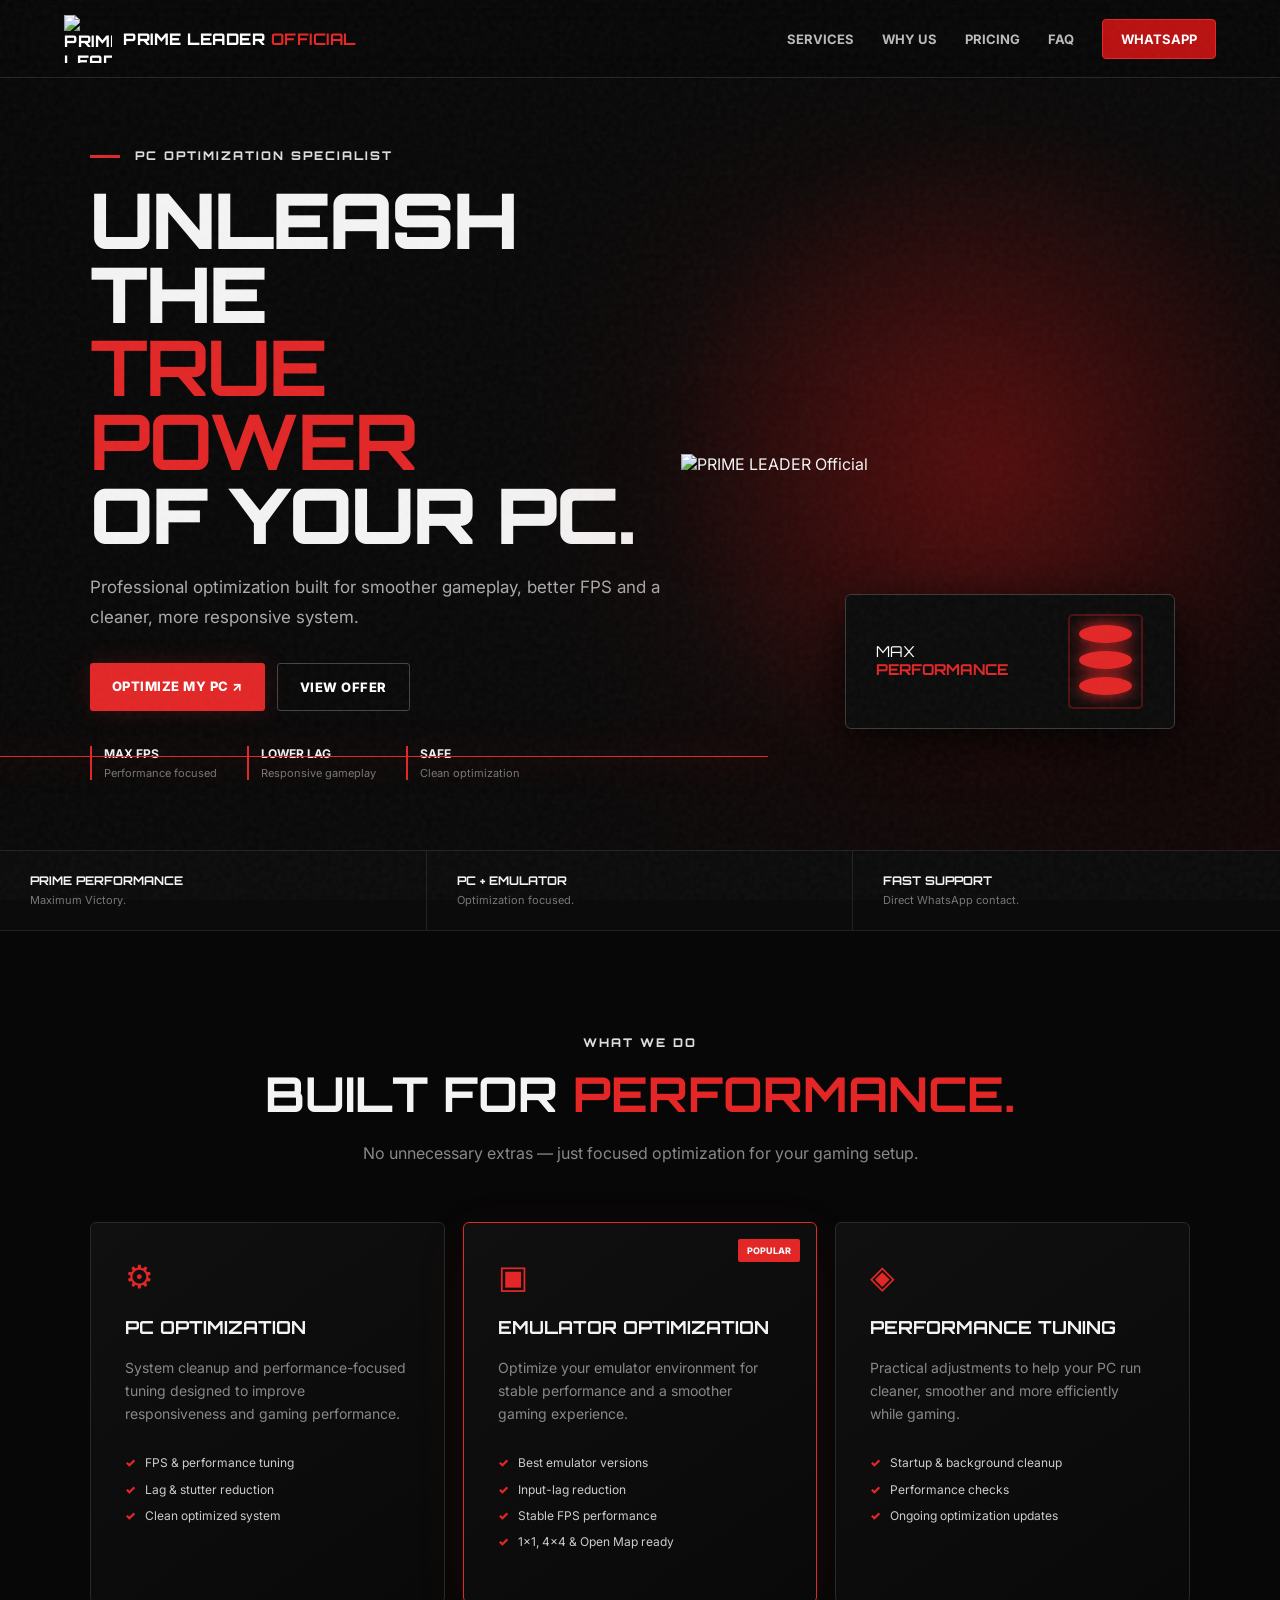
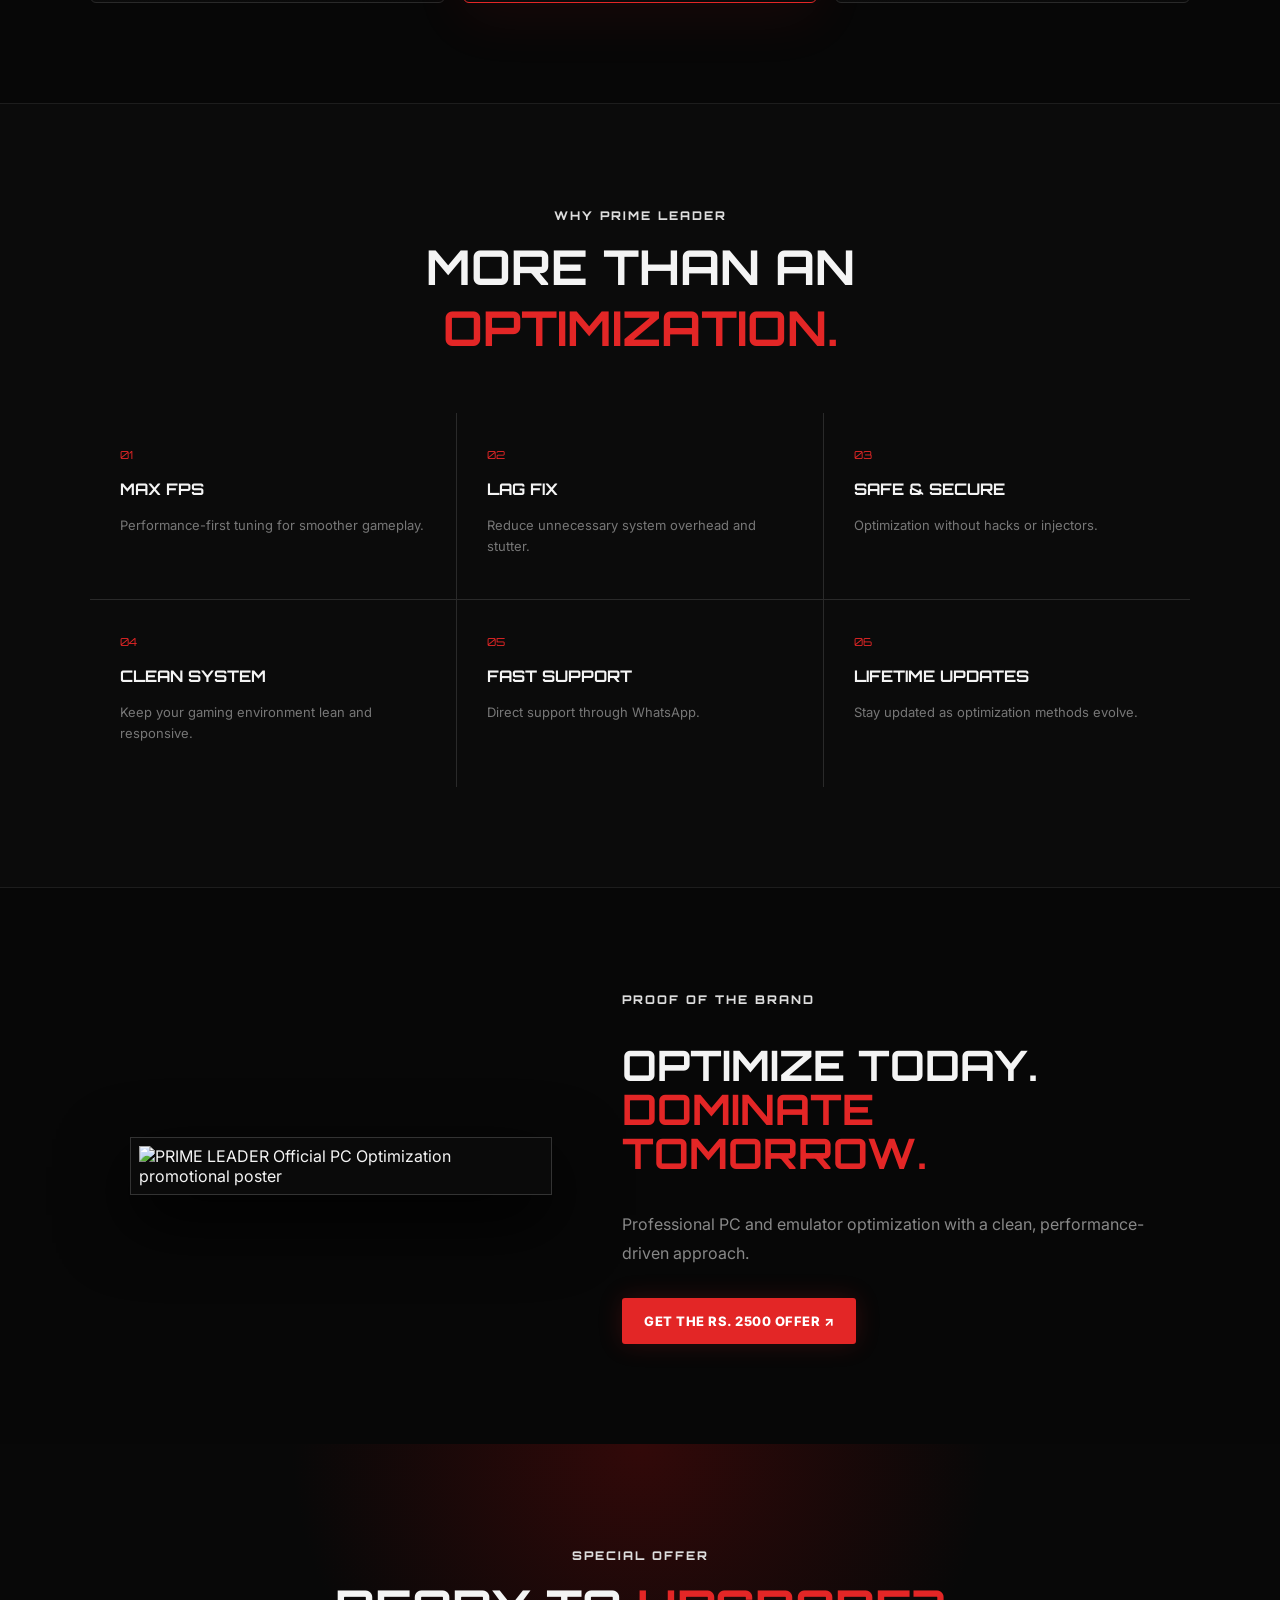
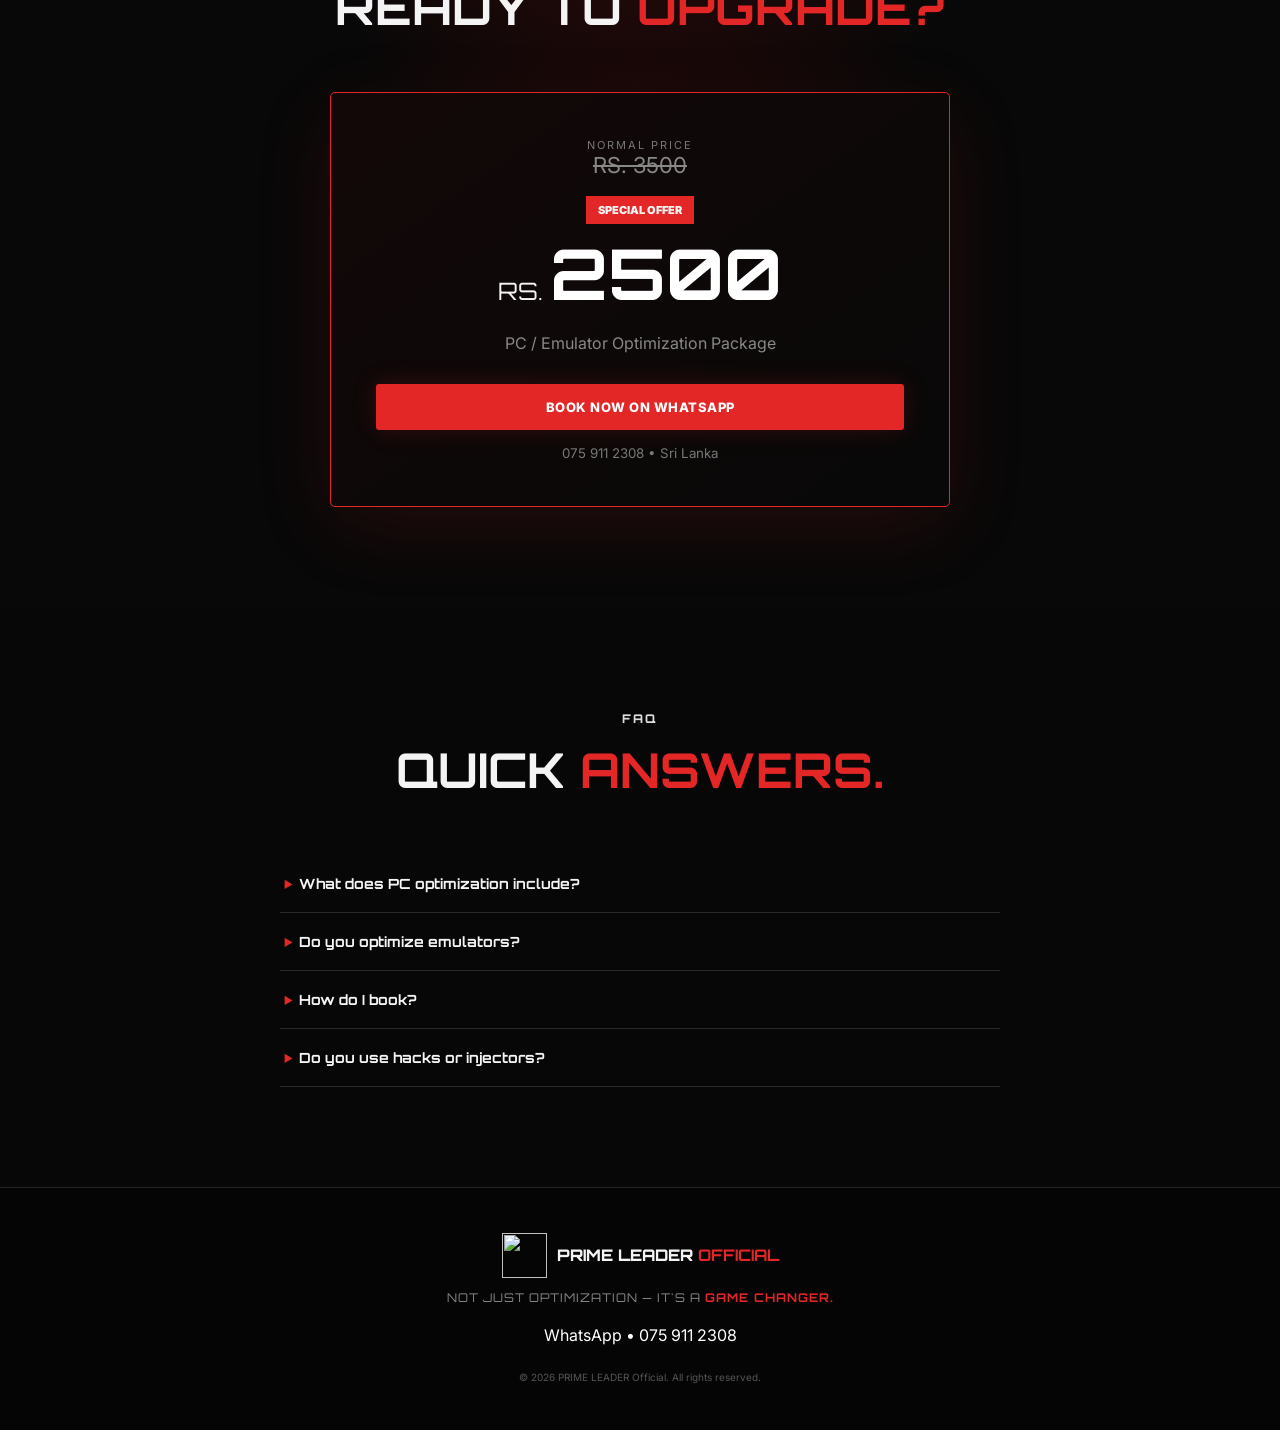
==== index.html @ 050698bd "Add files via upload" ====
<!DOCTYPE html>
<html lang="en">
<head>
  <meta charset="UTF-8">
  <meta name="viewport" content="width=device-width, initial-scale=1.0">
  <meta name="description" content="PRIME LEADER Official — Professional PC & Emulator Optimization in Sri Lanka.">
  <title>PRIME LEADER Official | PC Optimization</title>
  <link rel="preconnect" href="https://fonts.googleapis.com">
  <link rel="preconnect" href="https://fonts.gstatic.com" crossorigin>
  <link href="https://fonts.googleapis.com/css2?family=Orbitron:wght@500;600;700;800;900&family=Inter:wght@400;500;600;700;800&display=swap" rel="stylesheet">
  <link rel="stylesheet" href="style.css">
</head>
<body>
  <div class="noise"></div>
  <header class="nav">
    <a class="brand" href="#home">
      <img src="images/logo.png" alt="PRIME LEADER Official logo">
      <span>PRIME LEADER <b>OFFICIAL</b></span>
    </a>
    <button class="menu" aria-label="Open menu">☰</button>
    <nav>
      <a href="#services">Services</a>
      <a href="#features">Why Us</a>
      <a href="#pricing">Pricing</a>
      <a href="#faq">FAQ</a>
      <a class="nav-cta" href="https://wa.me/94759112308?text=Hi%20PRIME%20LEADER%20Official%2C%20I%20want%20PC%20Optimization." target="_blank">WhatsApp</a>
    </nav>
  </header>

  <main id="home">
    <section class="hero">
      <div class="hero-copy">
        <div class="eyebrow"><span></span> PC OPTIMIZATION SPECIALIST</div>
        <h1>UNLEASH THE<br><strong>TRUE POWER</strong><br>OF YOUR PC.</h1>
        <p>Professional optimization built for smoother gameplay, better FPS and a cleaner, more responsive system.</p>
        <div class="hero-actions">
          <a class="btn primary" href="https://wa.me/94759112308?text=Hi%20PRIME%20LEADER%20Official%2C%20I%20want%20PC%20Optimization." target="_blank">OPTIMIZE MY PC ↗</a>
          <a class="btn ghost" href="#pricing">VIEW OFFER</a>
        </div>
        <div class="mini-stats">
          <div><b>MAX FPS</b><span>Performance focused</span></div>
          <div><b>LOWER LAG</b><span>Responsive gameplay</span></div>
          <div><b>SAFE</b><span>Clean optimization</span></div>
        </div>
      </div>
      <div class="hero-art">
        <div class="glow"></div>
        <img src="images/logo.png" alt="PRIME LEADER Official" class="hero-logo">
        <div class="pc-card">
          <div class="speed">MAX<br><b>PERFORMANCE</b></div>
          <div class="pc-tower"><i></i><i></i><i></i></div>
        </div>
      </div>
    </section>

    <section class="trust-strip">
      <div><b>PRIME PERFORMANCE</b><span>Maximum Victory.</span></div>
      <div><b>PC + EMULATOR</b><span>Optimization focused.</span></div>
      <div><b>FAST SUPPORT</b><span>Direct WhatsApp contact.</span></div>
    </section>

    <section id="services" class="section">
      <div class="section-head">
        <span class="eyebrow">WHAT WE DO</span>
        <h2>BUILT FOR <strong>PERFORMANCE.</strong></h2>
        <p>No unnecessary extras — just focused optimization for your gaming setup.</p>
      </div>
      <div class="cards">
        <article class="card">
          <div class="icon">⚙</div>
          <h3>PC OPTIMIZATION</h3>
          <p>System cleanup and performance-focused tuning designed to improve responsiveness and gaming performance.</p>
          <ul><li>FPS & performance tuning</li><li>Lag & stutter reduction</li><li>Clean optimized system</li></ul>
        </article>
        <article class="card featured">
          <div class="tag">POPULAR</div>
          <div class="icon">▣</div>
          <h3>EMULATOR OPTIMIZATION</h3>
          <p>Optimize your emulator environment for stable performance and a smoother gaming experience.</p>
          <ul><li>Best emulator versions</li><li>Input-lag reduction</li><li>Stable FPS performance</li><li>1x1, 4x4 & Open Map ready</li></ul>
        </article>
        <article class="card">
          <div class="icon">◈</div>
          <h3>PERFORMANCE TUNING</h3>
          <p>Practical adjustments to help your PC run cleaner, smoother and more efficiently while gaming.</p>
          <ul><li>Startup & background cleanup</li><li>Performance checks</li><li>Ongoing optimization updates</li></ul>
        </article>
      </div>
    </section>

    <section id="features" class="section dark-panel">
      <div class="section-head">
        <span class="eyebrow">WHY PRIME LEADER</span>
        <h2>MORE THAN AN <strong>OPTIMIZATION.</strong></h2>
      </div>
      <div class="feature-grid">
        <div><span>01</span><h3>MAX FPS</h3><p>Performance-first tuning for smoother gameplay.</p></div>
        <div><span>02</span><h3>LAG FIX</h3><p>Reduce unnecessary system overhead and stutter.</p></div>
        <div><span>03</span><h3>SAFE & SECURE</h3><p>Optimization without hacks or injectors.</p></div>
        <div><span>04</span><h3>CLEAN SYSTEM</h3><p>Keep your gaming environment lean and responsive.</p></div>
        <div><span>05</span><h3>FAST SUPPORT</h3><p>Direct support through WhatsApp.</p></div>
        <div><span>06</span><h3>LIFETIME UPDATES</h3><p>Stay updated as optimization methods evolve.</p></div>
      </div>
    </section>

    <section class="poster-section">
      <div class="poster-wrap">
        <img src="images/poster.png" alt="PRIME LEADER Official PC Optimization promotional poster">
      </div>
      <div class="poster-copy">
        <span class="eyebrow">PROOF OF THE BRAND</span>
        <h2>OPTIMIZE TODAY.<br><strong>DOMINATE TOMORROW.</strong></h2>
        <p>Professional PC and emulator optimization with a clean, performance-driven approach.</p>
        <a class="btn primary" href="https://wa.me/94759112308?text=Hi%20PRIME%20LEADER%20Official%2C%20I%20want%20the%20Rs.%202500%20optimization%20offer." target="_blank">GET THE RS. 2500 OFFER ↗</a>
      </div>
    </section>

    <section id="pricing" class="section pricing-section">
      <div class="section-head">
        <span class="eyebrow">SPECIAL OFFER</span>
        <h2>READY TO <strong>UPGRADE?</strong></h2>
      </div>
      <div class="price-card">
        <div><span class="small">NORMAL PRICE</span><del>RS. 3500</del></div>
        <div class="discount">SPECIAL OFFER</div>
        <div class="price">RS. <b>2500</b></div>
        <p>PC / Emulator Optimization Package</p>
        <a class="btn primary wide" href="https://wa.me/94759112308?text=Hi%20PRIME%20LEADER%20Official%2C%20I%20want%20to%20book%20the%20special%20optimization%20offer." target="_blank">BOOK NOW ON WHATSAPP</a>
        <small>075 911 2308 • Sri Lanka</small>
      </div>
    </section>

    <section id="faq" class="section faq">
      <div class="section-head">
        <span class="eyebrow">FAQ</span>
        <h2>QUICK <strong>ANSWERS.</strong></h2>
      </div>
      <details><summary>What does PC optimization include?</summary><p>Performance-focused system tuning, cleanup and gaming-related optimization based on your setup.</p></details>
      <details><summary>Do you optimize emulators?</summary><p>Yes. Emulator optimization is available with performance, input-lag and stability focused tuning.</p></details>
      <details><summary>How do I book?</summary><p>Tap any WhatsApp button on this website and send your request to 075 911 2308.</p></details>
      <details><summary>Do you use hacks or injectors?</summary><p>No. The service is positioned around system and emulator optimization, not hacks or injectors.</p></details>
    </section>
  </main>

  <footer>
    <div class="footer-brand"><img src="images/logo.png" alt=""><span>PRIME LEADER <b>OFFICIAL</b></span></div>
    <p>NOT JUST OPTIMIZATION — IT'S A <strong>GAME CHANGER.</strong></p>
    <a href="https://wa.me/94759112308" target="_blank">WhatsApp • 075 911 2308</a>
    <small>© 2026 PRIME LEADER Official. All rights reserved.</small>
  </footer>
  <script src="script.js"></script>
</body>
</html>
---- style.css ----
*{box-sizing:border-box}html{scroll-behavior:smooth}body{margin:0;background:#070707;color:#f4f4f4;font-family:Inter,Arial,sans-serif;overflow-x:hidden}.noise{position:fixed;inset:0;pointer-events:none;opacity:.045;background-image:url("data:image/svg+xml,%3Csvg viewBox='0 0 180 180' xmlns='http://www.w3.org/2000/svg'%3E%3Cfilter id='n'%3E%3CfeTurbulence type='fractalNoise' baseFrequency='.9' numOctaves='4' stitchTiles='stitch'/%3E%3C/filter%3E%3Crect width='100%25' height='100%25' filter='url(%23n)'/%3E%3C/svg%3E");z-index:99}.nav{height:78px;display:flex;align-items:center;justify-content:space-between;padding:0 5%;border-bottom:1px solid #242424;background:rgba(7,7,7,.86);backdrop-filter:blur(15px);position:sticky;top:0;z-index:50}.brand{display:flex;align-items:center;gap:11px;color:#fff;text-decoration:none;font-family:Orbitron;font-weight:800;letter-spacing:.5px}.brand img{width:48px;height:48px;object-fit:contain}.brand b{color:#e32626}nav{display:flex;gap:28px;align-items:center}nav a{color:#bbb;text-decoration:none;font-size:13px;font-weight:700;text-transform:uppercase}nav a:hover{color:#fff}.nav-cta{padding:11px 18px;border:1px solid #e32626;color:#fff!important;border-radius:4px;background:#b91010}.menu{display:none;background:none;color:#fff;border:0;font-size:26px}.hero{min-height:760px;display:grid;grid-template-columns:1.05fr .95fr;align-items:center;padding:70px 7%;position:relative;overflow:hidden;background:radial-gradient(circle at 78% 50%,#3b0909 0,transparent 32%),linear-gradient(135deg,#070707 0,#090909 60%,#120606 100%)}.hero:after{content:"";position:absolute;width:70%;height:1px;background:#e32626;left:-10%;bottom:12%;box-shadow:0 0 35px #e32626}.eyebrow{font-family:Orbitron;color:#ddd;font-size:12px;letter-spacing:2px;font-weight:800}.eyebrow span{display:inline-block;width:30px;height:3px;background:#e32626;margin-right:9px;vertical-align:middle}.hero h1{font-family:Orbitron;font-size:clamp(42px,6vw,78px);line-height:.96;margin:20px 0;font-weight:900;letter-spacing:-2px}.hero h1 strong,.section-head strong{color:#e32626}.hero p{max-width:570px;color:#aaa;font-size:17px;line-height:1.8}.hero-actions{display:flex;gap:12px;margin:30px 0}.btn{display:inline-block;text-decoration:none;font-weight:800;font-size:13px;letter-spacing:.5px;padding:15px 22px;border-radius:3px}.primary{background:#e32626;color:#fff;box-shadow:0 0 25px rgba(227,38,38,.18)}.primary:hover{background:#ff3030}.ghost{border:1px solid #444;color:#fff}.mini-stats{display:flex;gap:30px;margin-top:35px}.mini-stats div{border-left:2px solid #e32626;padding-left:12px}.mini-stats b{display:block;font-size:12px}.mini-stats span{display:block;color:#777;font-size:11px;margin-top:5px}.hero-art{position:relative;min-height:560px;display:flex;align-items:center;justify-content:center}.glow{position:absolute;width:380px;height:380px;background:#e32626;filter:blur(130px);opacity:.18}.hero-logo{width:min(560px,95%);position:relative;z-index:2;filter:drop-shadow(0 20px 45px #000)}.pc-card{position:absolute;bottom:15px;right:3%;width:330px;height:135px;background:#0b0b0b;border:1px solid #3b3b3b;border-radius:6px;box-shadow:0 15px 50px #000;display:flex;align-items:center;justify-content:space-around;z-index:3}.speed{font-family:Orbitron;color:#fff;font-size:15px;line-height:1.2}.speed b{color:#e32626}.pc-tower{width:75px;height:95px;border:2px solid #4d1111;border-radius:5px;padding:9px;display:flex;flex-direction:column;gap:8px}.pc-tower i{display:block;height:18px;border-radius:50%;background:#e32626;box-shadow:0 0 16px #e32626}.trust-strip{display:grid;grid-template-columns:repeat(3,1fr);border-top:1px solid #222;border-bottom:1px solid #222;background:#0b0b0b}.trust-strip div{padding:22px 7%;border-right:1px solid #222}.trust-strip div:last-child{border:0}.trust-strip b{display:block;font-family:Orbitron;font-size:12px}.trust-strip span{color:#777;font-size:11px}.section{padding:100px 7%;max-width:1400px;margin:auto}.section-head{text-align:center;max-width:760px;margin:0 auto 55px}.section-head h2{font-family:Orbitron;font-size:clamp(28px,4vw,48px);margin:12px 0}.section-head p{color:#888;line-height:1.7}.cards{display:grid;grid-template-columns:repeat(3,1fr);gap:18px}.card{position:relative;border:1px solid #292929;background:linear-gradient(145deg,#101010,#090909);padding:34px;min-height:340px;border-radius:6px}.card:hover{border-color:#8c1717;transform:translateY(-5px);transition:.25s}.card.featured{border-color:#e32626;box-shadow:0 15px 55px rgba(227,38,38,.08)}.tag{position:absolute;top:16px;right:16px;font-size:9px;background:#e32626;padding:6px 9px;border-radius:2px;font-weight:800}.icon{font-size:32px;color:#e32626;margin-bottom:20px}.card h3{font-family:Orbitron;font-size:18px}.card p{color:#888;line-height:1.65;font-size:14px}.card ul{list-style:none;padding:0;margin-top:25px;color:#ccc;font-size:12px;line-height:2.2}.card li:before{content:"✓";color:#e32626;font-weight:900;margin-right:9px}.dark-panel{max-width:none;background:#0b0b0b;border-top:1px solid #1d1d1d;border-bottom:1px solid #1d1d1d}.feature-grid{max-width:1200px;margin:auto;display:grid;grid-template-columns:repeat(3,1fr);gap:1px;background:#2a2a2a}.feature-grid div{background:#0b0b0b;padding:30px}.feature-grid span{color:#e32626;font-family:Orbitron;font-size:11px}.feature-grid h3{font-family:Orbitron;font-size:16px}.feature-grid p{color:#777;font-size:13px;line-height:1.6}.poster-section{max-width:1200px;margin:0 auto;padding:100px 7%;display:grid;grid-template-columns:.8fr 1fr;gap:70px;align-items:center}.poster-wrap{border:1px solid #333;padding:8px;background:#0a0a0a;box-shadow:0 25px 70px #000}.poster-wrap img{width:100%;display:block}.poster-copy h2{font-family:Orbitron;font-size:42px;line-height:1.05}.poster-copy strong{color:#e32626}.poster-copy p{color:#888;line-height:1.8;margin-bottom:30px}.pricing-section{max-width:none;background:radial-gradient(circle at 50% 0,#320909 0,transparent 35%),#080808}.price-card{max-width:620px;margin:auto;text-align:center;border:1px solid #e32626;padding:45px;background:linear-gradient(145deg,#130808,#080808);box-shadow:0 20px 80px rgba(227,38,38,.12);border-radius:5px}.small{display:block;color:#777;font-size:11px;letter-spacing:2px}.price-card del{color:#888;font-size:22px}.discount{display:inline-block;background:#e32626;margin:18px 0 5px;padding:7px 12px;font-weight:900;font-size:11px}.price{font-family:Orbitron;font-size:24px}.price b{font-size:70px;color:#fff}.price-card p{color:#888}.wide{width:100%;margin-top:15px}.price-card small{display:block;color:#777;margin-top:15px}.faq{max-width:900px}.faq details{border-bottom:1px solid #292929;padding:20px 5px}.faq summary{cursor:pointer;font-family:Orbitron;font-size:14px;font-weight:700}.faq p{color:#888;line-height:1.7;font-size:13px}.faq summary::marker{color:#e32626}footer{padding:45px 7%;border-top:1px solid #242424;text-align:center;background:#050505}.footer-brand{display:flex;justify-content:center;align-items:center;gap:10px;font-family:Orbitron;font-weight:800}.footer-brand img{width:45px;height:45px;object-fit:contain}.footer-brand b,footer strong{color:#e32626}footer p{color:#888;font-family:Orbitron;font-size:12px;letter-spacing:1px}footer>a{display:block;color:#fff;text-decoration:none;margin:20px 0}footer small{color:#555;font-size:10px}@media(max-width:850px){.nav{padding:0 5%}.brand span{font-size:11px}.menu{display:block}nav{display:none;position:absolute;top:78px;left:0;right:0;background:#080808;border-bottom:1px solid #222;flex-direction:column;padding:25px}.nav.open nav{display:flex}.hero{grid-template-columns:1fr;padding:60px 7%;text-align:center}.hero p{margin:0 auto}.hero-actions{justify-content:center}.mini-stats{justify-content:center}.hero-art{min-height:440px;margin-top:15px}.pc-card{right:0;bottom:0;transform:scale(.8);transform-origin:right bottom}.cards,.feature-grid{grid-template-columns:1fr}.trust-strip{grid-template-columns:1fr}.trust-strip div{border-right:0;border-bottom:1px solid #222}.poster-section{grid-template-columns:1fr;padding-top:70px}.poster-copy{text-align:center}.poster-copy h2{font-size:30px}.section{padding:75px 7%}.price b{font-size:55px}}
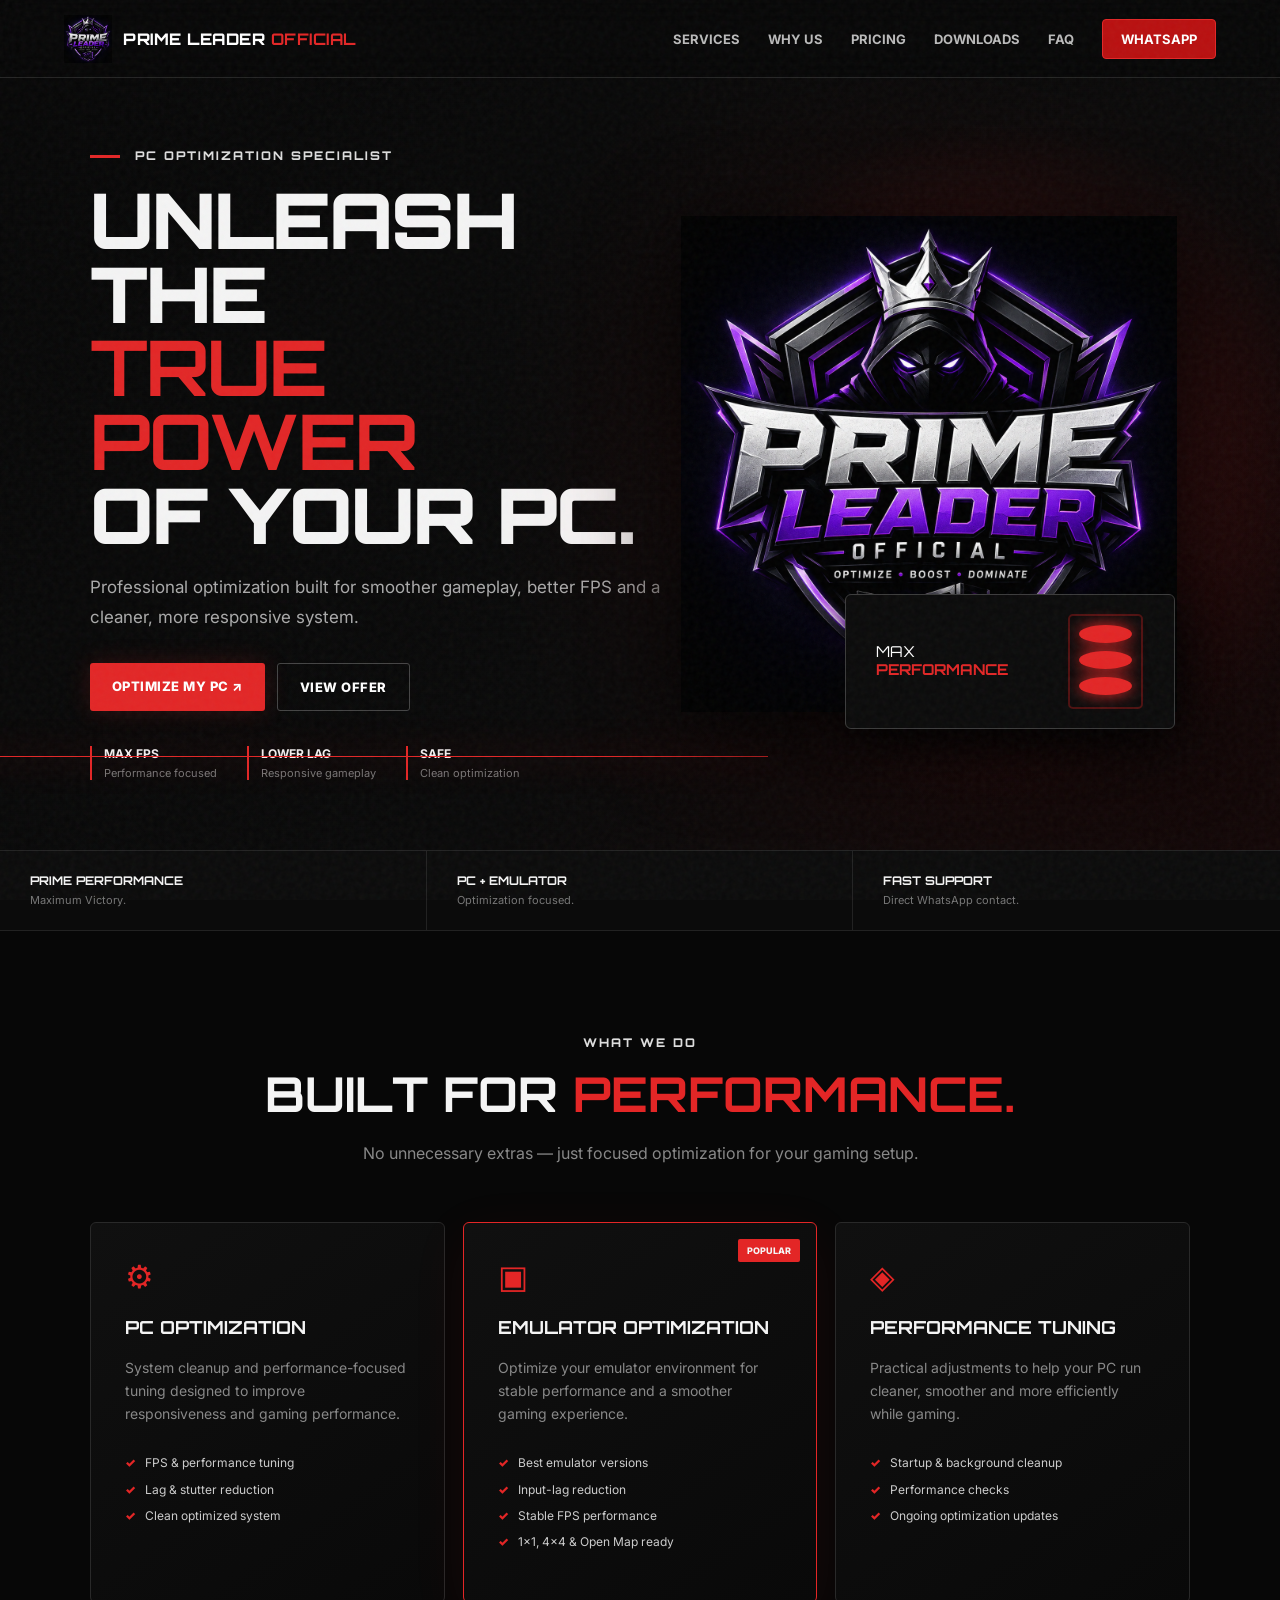
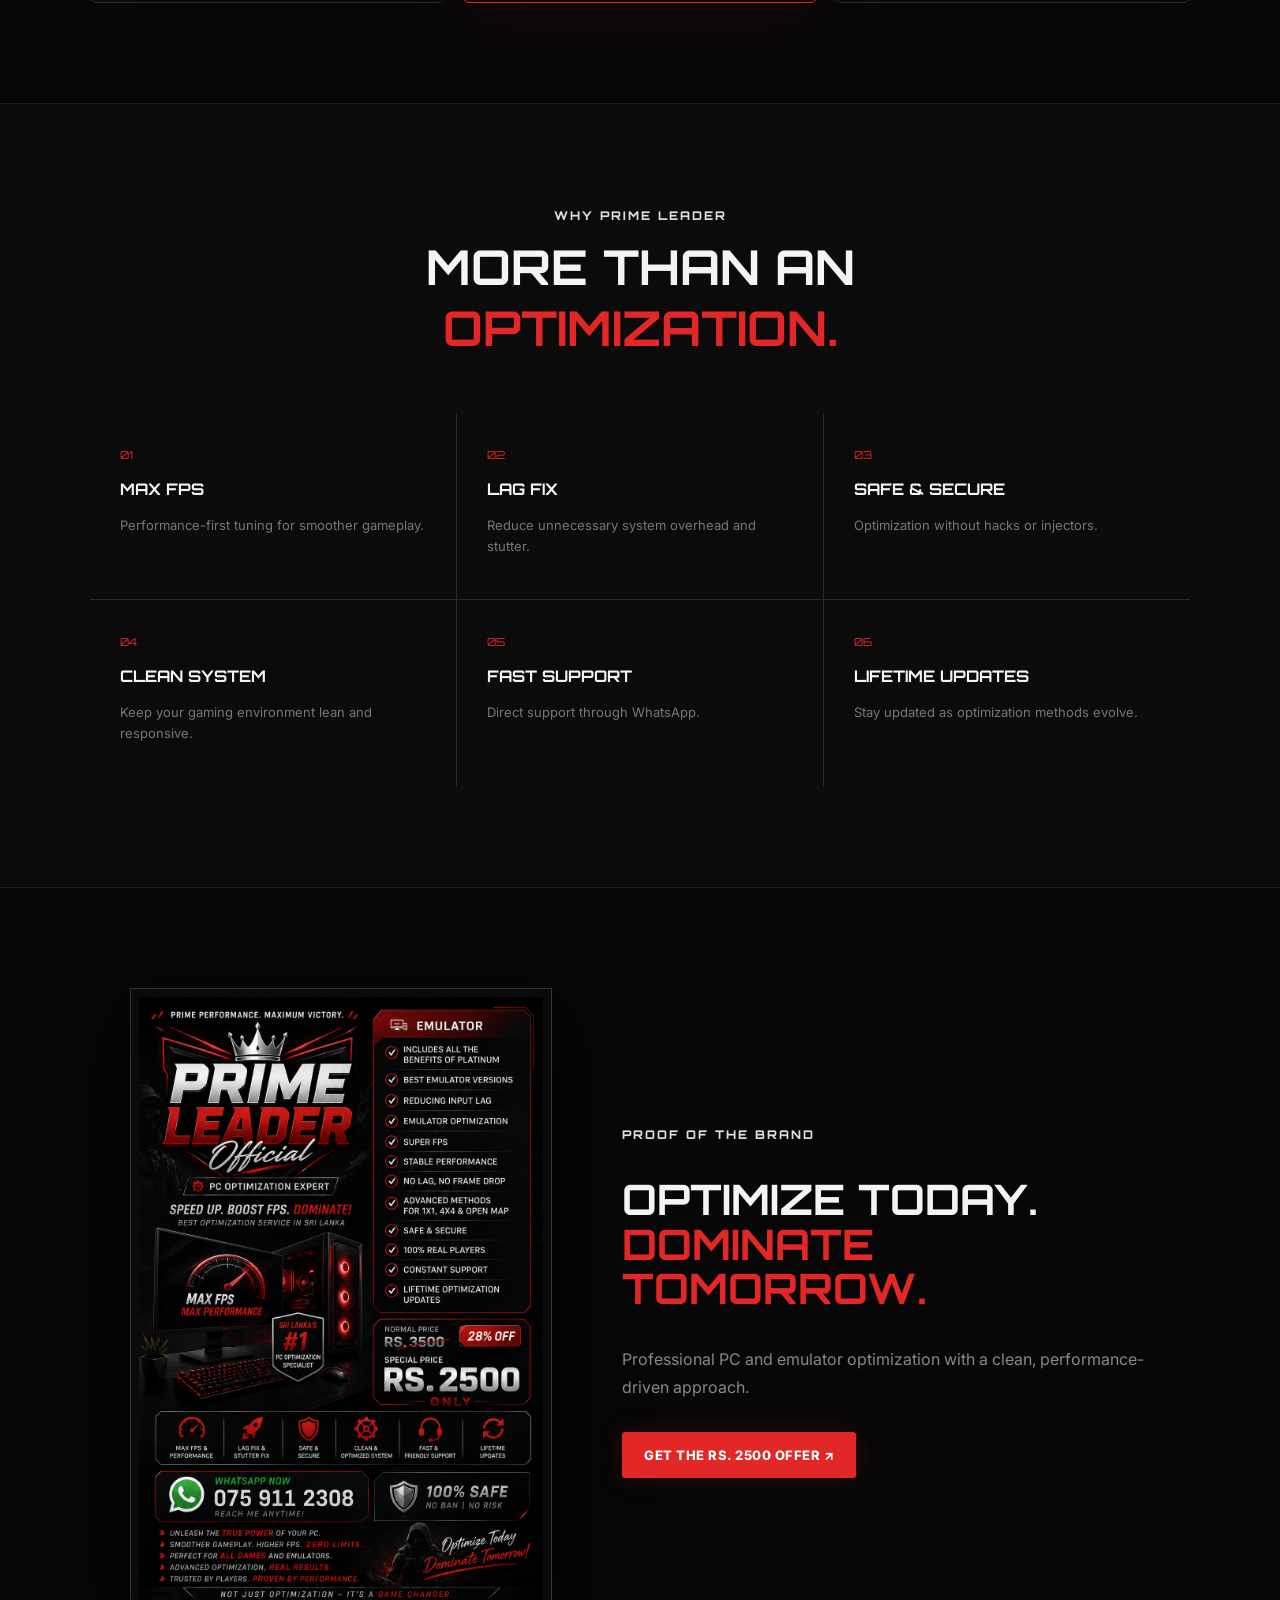
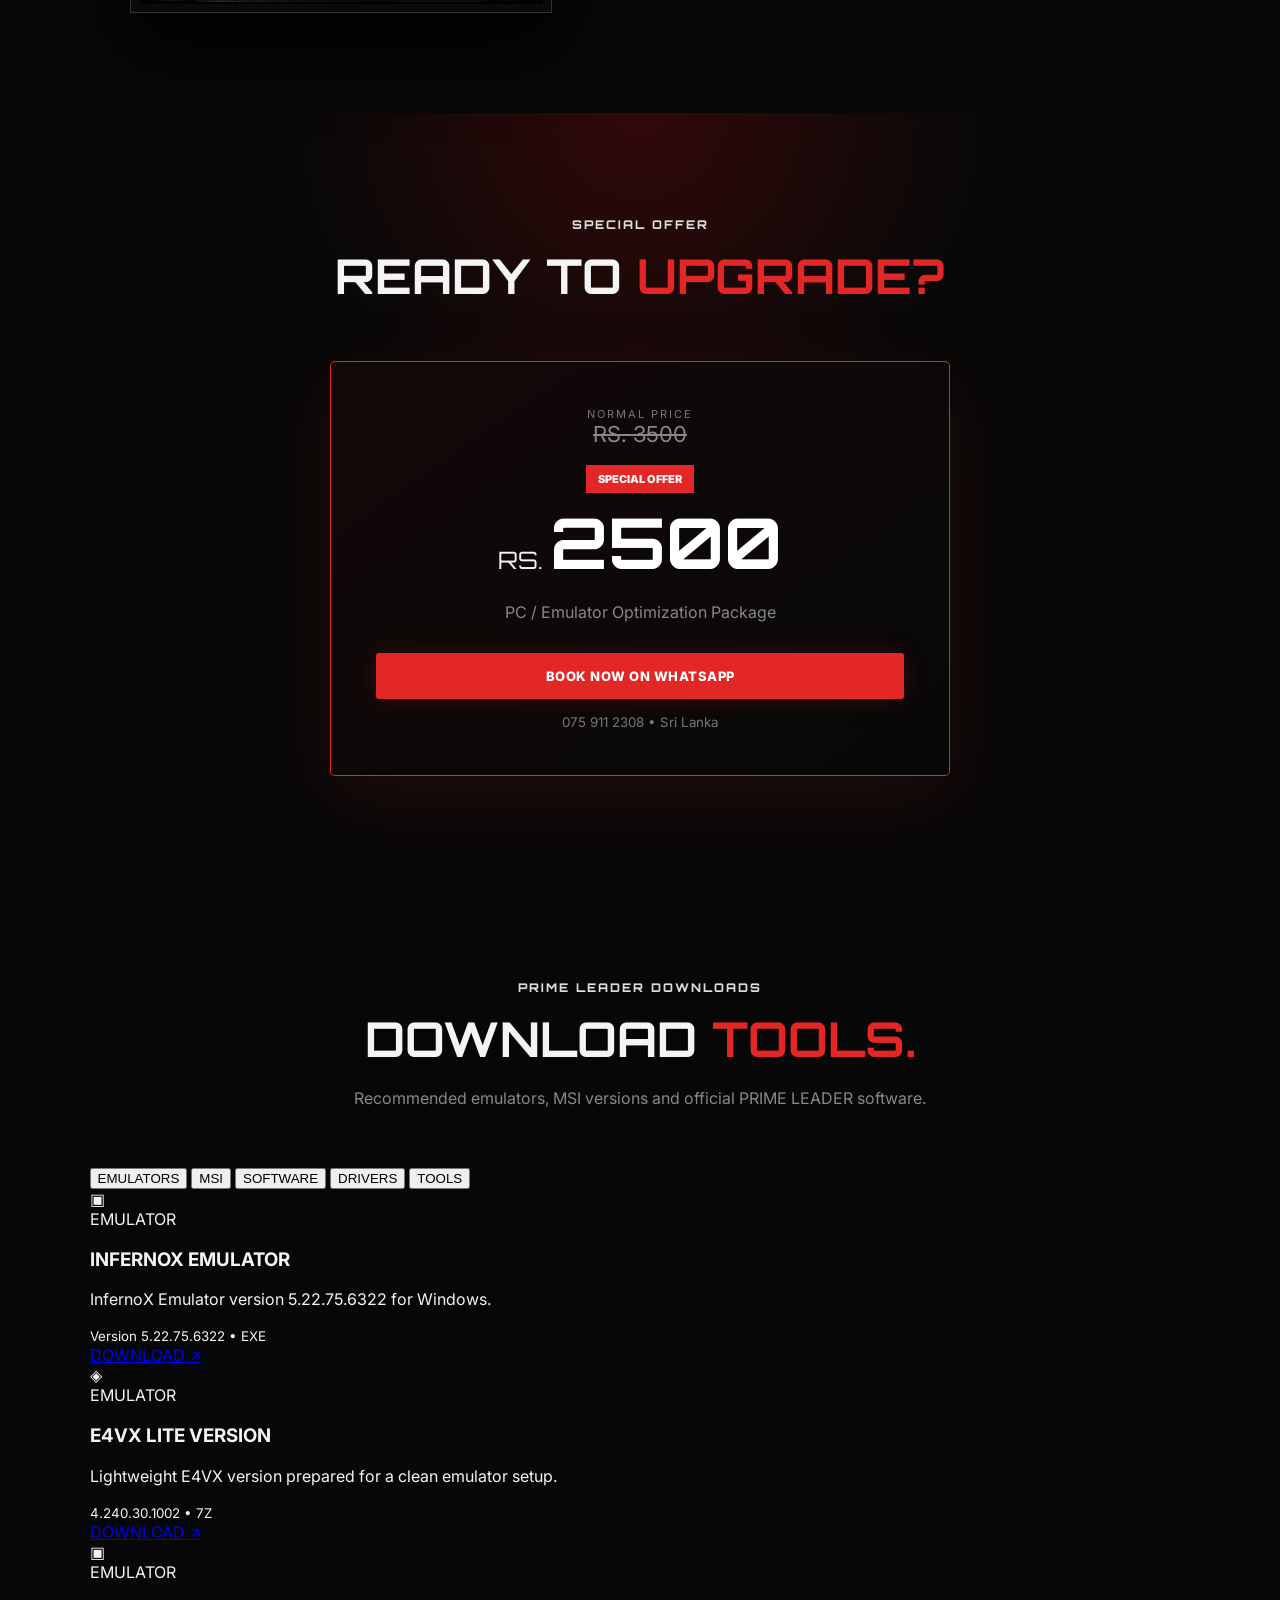
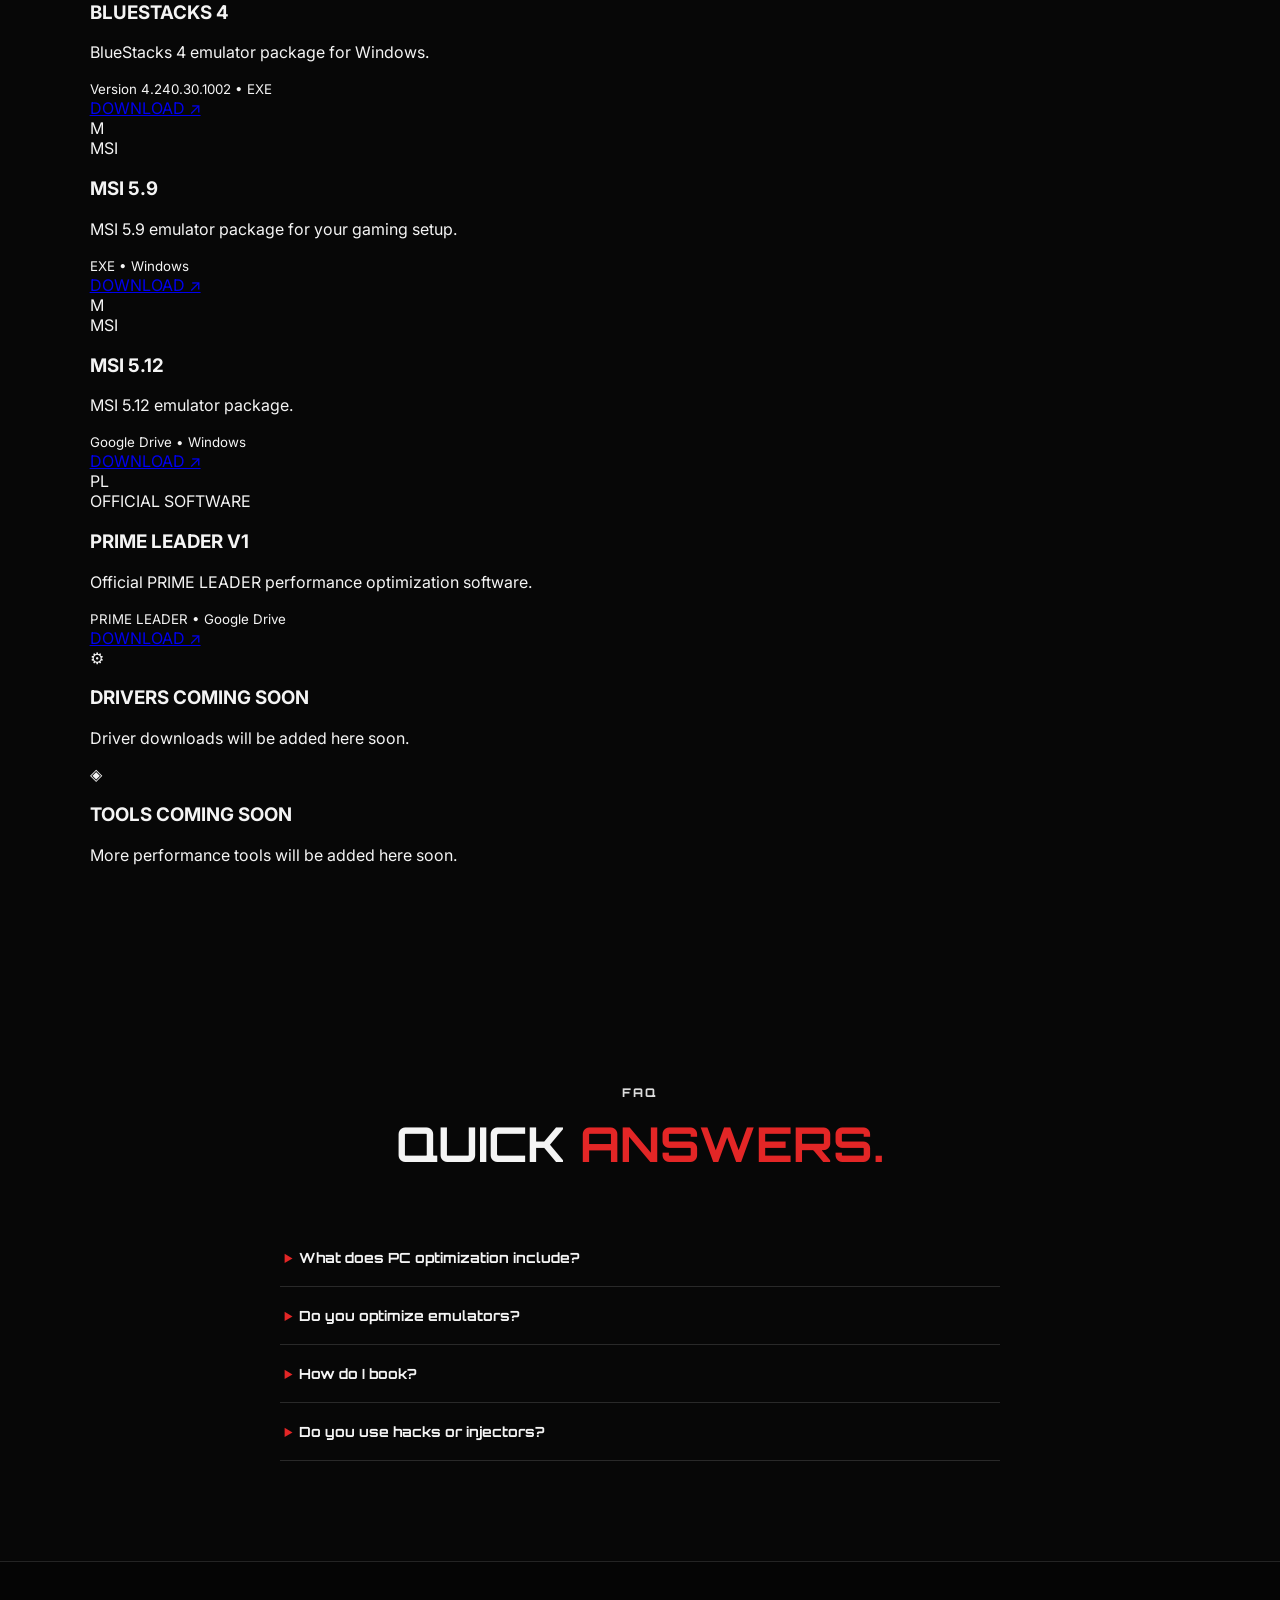
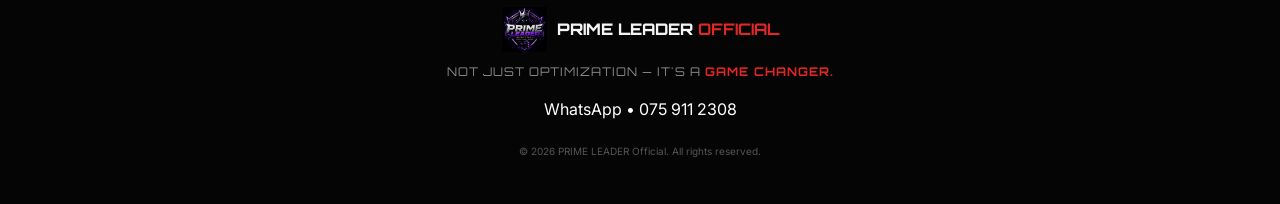
==== commit d2db6673: "Update index.html" ====
--- a/index.html
+++ b/index.html
@@ -5,149 +5,961 @@
   <meta name="viewport" content="width=device-width, initial-scale=1.0">
   <meta name="description" content="PRIME LEADER Official — Professional PC & Emulator Optimization in Sri Lanka.">
   <title>PRIME LEADER Official | PC Optimization</title>
+
   <link rel="preconnect" href="https://fonts.googleapis.com">
   <link rel="preconnect" href="https://fonts.gstatic.com" crossorigin>
   <link href="https://fonts.googleapis.com/css2?family=Orbitron:wght@500;600;700;800;900&family=Inter:wght@400;500;600;700;800&display=swap" rel="stylesheet">
+
   <link rel="stylesheet" href="style.css">
 </head>
+
 <body>
+
   <div class="noise"></div>
+
+  <!-- NAVIGATION -->
   <header class="nav">
+
     <a class="brand" href="#home">
       <img src="images/logo.png" alt="PRIME LEADER Official logo">
       <span>PRIME LEADER <b>OFFICIAL</b></span>
     </a>
+
     <button class="menu" aria-label="Open menu">☰</button>
+
     <nav>
       <a href="#services">Services</a>
       <a href="#features">Why Us</a>
       <a href="#pricing">Pricing</a>
+      <a href="#downloads">Downloads</a>
       <a href="#faq">FAQ</a>
-      <a class="nav-cta" href="https://wa.me/94759112308?text=Hi%20PRIME%20LEADER%20Official%2C%20I%20want%20PC%20Optimization." target="_blank">WhatsApp</a>
+
+      <a
+        class="nav-cta"
+        href="https://wa.me/94759112308?text=Hi%20PRIME%20LEADER%20Official%2C%20I%20want%20PC%20Optimization."
+        target="_blank"
+      >WhatsApp</a>
     </nav>
+
   </header>
 
+
   <main id="home">
+
+    <!-- HERO -->
     <section class="hero">
+
       <div class="hero-copy">
-        <div class="eyebrow"><span></span> PC OPTIMIZATION SPECIALIST</div>
-        <h1>UNLEASH THE<br><strong>TRUE POWER</strong><br>OF YOUR PC.</h1>
-        <p>Professional optimization built for smoother gameplay, better FPS and a cleaner, more responsive system.</p>
+
+        <div class="eyebrow">
+          <span></span> PC OPTIMIZATION SPECIALIST
+        </div>
+
+        <h1>
+          UNLEASH THE<br>
+          <strong>TRUE POWER</strong><br>
+          OF YOUR PC.
+        </h1>
+
+        <p>
+          Professional optimization built for smoother gameplay,
+          better FPS and a cleaner, more responsive system.
+        </p>
+
         <div class="hero-actions">
-          <a class="btn primary" href="https://wa.me/94759112308?text=Hi%20PRIME%20LEADER%20Official%2C%20I%20want%20PC%20Optimization." target="_blank">OPTIMIZE MY PC ↗</a>
-          <a class="btn ghost" href="#pricing">VIEW OFFER</a>
-        </div>
+
+          <a
+            class="btn primary"
+            href="https://wa.me/94759112308?text=Hi%20PRIME%20LEADER%20Official%2C%20I%20want%20PC%20Optimization."
+            target="_blank"
+          >
+            OPTIMIZE MY PC ↗
+          </a>
+
+          <a class="btn ghost" href="#pricing">
+            VIEW OFFER
+          </a>
+
+        </div>
+
         <div class="mini-stats">
-          <div><b>MAX FPS</b><span>Performance focused</span></div>
-          <div><b>LOWER LAG</b><span>Responsive gameplay</span></div>
-          <div><b>SAFE</b><span>Clean optimization</span></div>
-        </div>
-      </div>
+
+          <div>
+            <b>MAX FPS</b>
+            <span>Performance focused</span>
+          </div>
+
+          <div>
+            <b>LOWER LAG</b>
+            <span>Responsive gameplay</span>
+          </div>
+
+          <div>
+            <b>SAFE</b>
+            <span>Clean optimization</span>
+          </div>
+
+        </div>
+
+      </div>
+
+
       <div class="hero-art">
+
         <div class="glow"></div>
-        <img src="images/logo.png" alt="PRIME LEADER Official" class="hero-logo">
+
+        <img
+          src="images/logo.png"
+          alt="PRIME LEADER Official"
+          class="hero-logo"
+        >
+
         <div class="pc-card">
-          <div class="speed">MAX<br><b>PERFORMANCE</b></div>
-          <div class="pc-tower"><i></i><i></i><i></i></div>
-        </div>
-      </div>
+
+          <div class="speed">
+            MAX<br>
+            <b>PERFORMANCE</b>
+          </div>
+
+          <div class="pc-tower">
+            <i></i>
+            <i></i>
+            <i></i>
+          </div>
+
+        </div>
+
+      </div>
+
     </section>
 
+
+    <!-- TRUST STRIP -->
     <section class="trust-strip">
-      <div><b>PRIME PERFORMANCE</b><span>Maximum Victory.</span></div>
-      <div><b>PC + EMULATOR</b><span>Optimization focused.</span></div>
-      <div><b>FAST SUPPORT</b><span>Direct WhatsApp contact.</span></div>
+
+      <div>
+        <b>PRIME PERFORMANCE</b>
+        <span>Maximum Victory.</span>
+      </div>
+
+      <div>
+        <b>PC + EMULATOR</b>
+        <span>Optimization focused.</span>
+      </div>
+
+      <div>
+        <b>FAST SUPPORT</b>
+        <span>Direct WhatsApp contact.</span>
+      </div>
+
     </section>
 
+
+    <!-- SERVICES -->
     <section id="services" class="section">
+
       <div class="section-head">
-        <span class="eyebrow">WHAT WE DO</span>
-        <h2>BUILT FOR <strong>PERFORMANCE.</strong></h2>
-        <p>No unnecessary extras — just focused optimization for your gaming setup.</p>
-      </div>
+
+        <span class="eyebrow">
+          WHAT WE DO
+        </span>
+
+        <h2>
+          BUILT FOR <strong>PERFORMANCE.</strong>
+        </h2>
+
+        <p>
+          No unnecessary extras — just focused optimization
+          for your gaming setup.
+        </p>
+
+      </div>
+
+
       <div class="cards">
+
         <article class="card">
+
           <div class="icon">⚙</div>
+
           <h3>PC OPTIMIZATION</h3>
-          <p>System cleanup and performance-focused tuning designed to improve responsiveness and gaming performance.</p>
-          <ul><li>FPS & performance tuning</li><li>Lag & stutter reduction</li><li>Clean optimized system</li></ul>
+
+          <p>
+            System cleanup and performance-focused tuning
+            designed to improve responsiveness and gaming performance.
+          </p>
+
+          <ul>
+            <li>FPS & performance tuning</li>
+            <li>Lag & stutter reduction</li>
+            <li>Clean optimized system</li>
+          </ul>
+
         </article>
+
+
         <article class="card featured">
-          <div class="tag">POPULAR</div>
+
+          <div class="tag">
+            POPULAR
+          </div>
+
           <div class="icon">▣</div>
+
           <h3>EMULATOR OPTIMIZATION</h3>
-          <p>Optimize your emulator environment for stable performance and a smoother gaming experience.</p>
-          <ul><li>Best emulator versions</li><li>Input-lag reduction</li><li>Stable FPS performance</li><li>1x1, 4x4 & Open Map ready</li></ul>
+
+          <p>
+            Optimize your emulator environment for stable
+            performance and a smoother gaming experience.
+          </p>
+
+          <ul>
+            <li>Best emulator versions</li>
+            <li>Input-lag reduction</li>
+            <li>Stable FPS performance</li>
+            <li>1x1, 4x4 & Open Map ready</li>
+          </ul>
+
         </article>
+
+
         <article class="card">
+
           <div class="icon">◈</div>
+
           <h3>PERFORMANCE TUNING</h3>
-          <p>Practical adjustments to help your PC run cleaner, smoother and more efficiently while gaming.</p>
-          <ul><li>Startup & background cleanup</li><li>Performance checks</li><li>Ongoing optimization updates</li></ul>
+
+          <p>
+            Practical adjustments to help your PC run cleaner,
+            smoother and more efficiently while gaming.
+          </p>
+
+          <ul>
+            <li>Startup & background cleanup</li>
+            <li>Performance checks</li>
+            <li>Ongoing optimization updates</li>
+          </ul>
+
         </article>
-      </div>
+
+      </div>
+
     </section>
 
+
+    <!-- WHY US -->
     <section id="features" class="section dark-panel">
+
       <div class="section-head">
-        <span class="eyebrow">WHY PRIME LEADER</span>
-        <h2>MORE THAN AN <strong>OPTIMIZATION.</strong></h2>
-      </div>
+
+        <span class="eyebrow">
+          WHY PRIME LEADER
+        </span>
+
+        <h2>
+          MORE THAN AN <strong>OPTIMIZATION.</strong>
+        </h2>
+
+      </div>
+
+
       <div class="feature-grid">
-        <div><span>01</span><h3>MAX FPS</h3><p>Performance-first tuning for smoother gameplay.</p></div>
-        <div><span>02</span><h3>LAG FIX</h3><p>Reduce unnecessary system overhead and stutter.</p></div>
-        <div><span>03</span><h3>SAFE & SECURE</h3><p>Optimization without hacks or injectors.</p></div>
-        <div><span>04</span><h3>CLEAN SYSTEM</h3><p>Keep your gaming environment lean and responsive.</p></div>
-        <div><span>05</span><h3>FAST SUPPORT</h3><p>Direct support through WhatsApp.</p></div>
-        <div><span>06</span><h3>LIFETIME UPDATES</h3><p>Stay updated as optimization methods evolve.</p></div>
-      </div>
+
+        <div>
+          <span>01</span>
+          <h3>MAX FPS</h3>
+          <p>
+            Performance-first tuning for smoother gameplay.
+          </p>
+        </div>
+
+        <div>
+          <span>02</span>
+          <h3>LAG FIX</h3>
+          <p>
+            Reduce unnecessary system overhead and stutter.
+          </p>
+        </div>
+
+        <div>
+          <span>03</span>
+          <h3>SAFE & SECURE</h3>
+          <p>
+            Optimization without hacks or injectors.
+          </p>
+        </div>
+
+        <div>
+          <span>04</span>
+          <h3>CLEAN SYSTEM</h3>
+          <p>
+            Keep your gaming environment lean and responsive.
+          </p>
+        </div>
+
+        <div>
+          <span>05</span>
+          <h3>FAST SUPPORT</h3>
+          <p>
+            Direct support through WhatsApp.
+          </p>
+        </div>
+
+        <div>
+          <span>06</span>
+          <h3>LIFETIME UPDATES</h3>
+          <p>
+            Stay updated as optimization methods evolve.
+          </p>
+        </div>
+
+      </div>
+
     </section>
 
+
+    <!-- POSTER -->
     <section class="poster-section">
+
       <div class="poster-wrap">
-        <img src="images/poster.png" alt="PRIME LEADER Official PC Optimization promotional poster">
-      </div>
+
+        <img
+          src="images/poster.png"
+          alt="PRIME LEADER Official PC Optimization promotional poster"
+        >
+
+      </div>
+
+
       <div class="poster-copy">
-        <span class="eyebrow">PROOF OF THE BRAND</span>
-        <h2>OPTIMIZE TODAY.<br><strong>DOMINATE TOMORROW.</strong></h2>
-        <p>Professional PC and emulator optimization with a clean, performance-driven approach.</p>
-        <a class="btn primary" href="https://wa.me/94759112308?text=Hi%20PRIME%20LEADER%20Official%2C%20I%20want%20the%20Rs.%202500%20optimization%20offer." target="_blank">GET THE RS. 2500 OFFER ↗</a>
-      </div>
+
+        <span class="eyebrow">
+          PROOF OF THE BRAND
+        </span>
+
+        <h2>
+          OPTIMIZE TODAY.<br>
+          <strong>DOMINATE TOMORROW.</strong>
+        </h2>
+
+        <p>
+          Professional PC and emulator optimization
+          with a clean, performance-driven approach.
+        </p>
+
+        <a
+          class="btn primary"
+          href="https://wa.me/94759112308?text=Hi%20PRIME%20LEADER%20Official%2C%20I%20want%20the%20Rs.%202500%20optimization%20offer."
+          target="_blank"
+        >
+          GET THE RS. 2500 OFFER ↗
+        </a>
+
+      </div>
+
     </section>
 
+
+    <!-- PRICING -->
     <section id="pricing" class="section pricing-section">
+
       <div class="section-head">
-        <span class="eyebrow">SPECIAL OFFER</span>
-        <h2>READY TO <strong>UPGRADE?</strong></h2>
-      </div>
+
+        <span class="eyebrow">
+          SPECIAL OFFER
+        </span>
+
+        <h2>
+          READY TO <strong>UPGRADE?</strong>
+        </h2>
+
+      </div>
+
+
       <div class="price-card">
-        <div><span class="small">NORMAL PRICE</span><del>RS. 3500</del></div>
-        <div class="discount">SPECIAL OFFER</div>
-        <div class="price">RS. <b>2500</b></div>
-        <p>PC / Emulator Optimization Package</p>
-        <a class="btn primary wide" href="https://wa.me/94759112308?text=Hi%20PRIME%20LEADER%20Official%2C%20I%20want%20to%20book%20the%20special%20optimization%20offer." target="_blank">BOOK NOW ON WHATSAPP</a>
-        <small>075 911 2308 • Sri Lanka</small>
-      </div>
+
+        <div>
+          <span class="small">
+            NORMAL PRICE
+          </span>
+
+          <del>
+            RS. 3500
+          </del>
+        </div>
+
+        <div class="discount">
+          SPECIAL OFFER
+        </div>
+
+        <div class="price">
+          RS. <b>2500</b>
+        </div>
+
+        <p>
+          PC / Emulator Optimization Package
+        </p>
+
+        <a
+          class="btn primary wide"
+          href="https://wa.me/94759112308?text=Hi%20PRIME%20LEADER%20Official%2C%20I%20want%20to%20book%20the%20special%20optimization%20offer."
+          target="_blank"
+        >
+          BOOK NOW ON WHATSAPP
+        </a>
+
+        <small>
+          075 911 2308 • Sri Lanka
+        </small>
+
+      </div>
+
     </section>
 
+
+    <!-- ========================= -->
+    <!-- DOWNLOADS -->
+    <!-- ========================= -->
+
+    <section id="downloads" class="section downloads-section">
+
+      <div class="section-head">
+
+        <span class="eyebrow">
+          PRIME LEADER DOWNLOADS
+        </span>
+
+        <h2>
+          DOWNLOAD <strong>TOOLS.</strong>
+        </h2>
+
+        <p>
+          Recommended emulators, MSI versions and official
+          PRIME LEADER software.
+        </p>
+
+      </div>
+
+
+      <!-- DOWNLOAD TABS -->
+
+      <div class="download-tabs">
+
+        <button
+          class="download-tab active"
+          onclick="showDownloadTab('emulators', this)"
+        >
+          EMULATORS
+        </button>
+
+        <button
+          class="download-tab"
+          onclick="showDownloadTab('msi', this)"
+        >
+          MSI
+        </button>
+
+        <button
+          class="download-tab"
+          onclick="showDownloadTab('software', this)"
+        >
+          SOFTWARE
+        </button>
+
+        <button
+          class="download-tab"
+          onclick="showDownloadTab('drivers', this)"
+        >
+          DRIVERS
+        </button>
+
+        <button
+          class="download-tab"
+          onclick="showDownloadTab('tools', this)"
+        >
+          TOOLS
+        </button>
+
+      </div>
+
+
+      <!-- ========================= -->
+      <!-- EMULATORS -->
+      <!-- ========================= -->
+
+      <div
+        id="emulators"
+        class="download-grid download-tab-content active"
+      >
+
+        <!-- InfernoX -->
+
+        <article class="download-card">
+
+          <div class="download-icon">
+            ▣
+          </div>
+
+          <div class="download-info">
+
+            <span class="download-type">
+              EMULATOR
+            </span>
+
+            <h3>
+              INFERNOX EMULATOR
+            </h3>
+
+            <p>
+              InfernoX Emulator version 5.22.75.6322
+              for Windows.
+            </p>
+
+            <small>
+              Version 5.22.75.6322 • EXE
+            </small>
+
+          </div>
+
+          <a
+            class="download-btn"
+            href="https://www.mediafire.com/file/z7jyfhz9tbob7vb/InfernoXInstaller_5.22.75.6322.exe/file"
+            target="_blank"
+            rel="noopener"
+          >
+            DOWNLOAD ↗
+          </a>
+
+        </article>
+
+
+        <!-- E4VX -->
+
+        <article class="download-card">
+
+          <div class="download-icon">
+            ◈
+          </div>
+
+          <div class="download-info">
+
+            <span class="download-type">
+              EMULATOR
+            </span>
+
+            <h3>
+              E4VX LITE VERSION
+            </h3>
+
+            <p>
+              Lightweight E4VX version prepared for a clean
+              emulator setup.
+            </p>
+
+            <small>
+              4.240.30.1002 • 7Z
+            </small>
+
+          </div>
+
+          <a
+            class="download-btn"
+            href="https://www.mediafire.com/file/eo00y9m2dq2i210/4.240.30.1002_e4v.7z/file"
+            target="_blank"
+            rel="noopener"
+          >
+            DOWNLOAD ↗
+          </a>
+
+        </article>
+
+
+        <!-- BlueStacks -->
+
+        <article class="download-card">
+
+          <div class="download-icon">
+            ▣
+          </div>
+
+          <div class="download-info">
+
+            <span class="download-type">
+              EMULATOR
+            </span>
+
+            <h3>
+              BLUESTACKS 4
+            </h3>
+
+            <p>
+              BlueStacks 4 emulator package for Windows.
+            </p>
+
+            <small>
+              Version 4.240.30.1002 • EXE
+            </small>
+
+          </div>
+
+          <a
+            class="download-btn"
+            href="https://www.mediafire.com/file/gtl106ooopxzeah/BlueStacks_4.240.30.1002.exe/file"
+            target="_blank"
+            rel="noopener"
+          >
+            DOWNLOAD ↗
+          </a>
+
+        </article>
+
+      </div>
+
+
+      <!-- ========================= -->
+      <!-- MSI -->
+      <!-- ========================= -->
+
+      <div
+        id="msi"
+        class="download-grid download-tab-content"
+      >
+
+        <!-- MSI 5.9 -->
+
+        <article class="download-card">
+
+          <div class="download-icon">
+            M
+          </div>
+
+          <div class="download-info">
+
+            <span class="download-type">
+              MSI
+            </span>
+
+            <h3>
+              MSI 5.9
+            </h3>
+
+            <p>
+              MSI 5.9 emulator package for your gaming setup.
+            </p>
+
+            <small>
+              EXE • Windows
+            </small>
+
+          </div>
+
+          <a
+            class="download-btn"
+            href="https://www.mediafire.com/file/pj1p1ff1l7qvpdi/MSI+5.9.exe/file"
+            target="_blank"
+            rel="noopener"
+          >
+            DOWNLOAD ↗
+          </a>
+
+        </article>
+
+
+        <!-- MSI 5.12 -->
+
+        <article class="download-card">
+
+          <div class="download-icon">
+            M
+          </div>
+
+          <div class="download-info">
+
+            <span class="download-type">
+              MSI
+            </span>
+
+            <h3>
+              MSI 5.12
+            </h3>
+
+            <p>
+              MSI 5.12 emulator package.
+            </p>
+
+            <small>
+              Google Drive • Windows
+            </small>
+
+          </div>
+
+          <a
+            class="download-btn"
+            href="https://drive.google.com/file/d/1_yPWfSO0hyqOJmPfg_Dm4sCP9KgoHUV_/view?pli=1"
+            target="_blank"
+            rel="noopener"
+          >
+            DOWNLOAD ↗
+          </a>
+
+        </article>
+
+      </div>
+
+
+      <!-- ========================= -->
+      <!-- SOFTWARE -->
+      <!-- ========================= -->
+
+      <div
+        id="software"
+        class="download-grid download-tab-content"
+      >
+
+        <!-- PRIME LEADER V1 -->
+
+        <article class="download-card featured-download">
+
+          <div class="download-icon">
+            PL
+          </div>
+
+          <div class="download-info">
+
+            <span class="download-type">
+              OFFICIAL SOFTWARE
+            </span>
+
+            <h3>
+              PRIME LEADER V1
+            </h3>
+
+            <p>
+              Official PRIME LEADER performance optimization
+              software.
+            </p>
+
+            <small>
+              PRIME LEADER • Google Drive
+            </small>
+
+          </div>
+
+          <a
+            class="download-btn"
+            href="https://drive.google.com/file/d/1MeRd8eUYaRFuOmLR4dDAcZhdltIxqQ2-/view?usp=drive_link"
+            target="_blank"
+            rel="noopener"
+          >
+            DOWNLOAD ↗
+          </a>
+
+        </article>
+
+      </div>
+
+
+      <!-- ========================= -->
+      <!-- DRIVERS -->
+      <!-- ========================= -->
+
+      <div
+        id="drivers"
+        class="download-tab-content empty-download"
+      >
+
+        <div class="empty-icon">
+          ⚙
+        </div>
+
+        <h3>
+          DRIVERS COMING SOON
+        </h3>
+
+        <p>
+          Driver downloads will be added here soon.
+        </p>
+
+      </div>
+
+
+      <!-- ========================= -->
+      <!-- TOOLS -->
+      <!-- ========================= -->
+
+      <div
+        id="tools"
+        class="download-tab-content empty-download"
+      >
+
+        <div class="empty-icon">
+          ◈
+        </div>
+
+        <h3>
+          TOOLS COMING SOON
+        </h3>
+
+        <p>
+          More performance tools will be added here soon.
+        </p>
+
+      </div>
+
+    </section>
+
+
+    <!-- FAQ -->
     <section id="faq" class="section faq">
+
       <div class="section-head">
-        <span class="eyebrow">FAQ</span>
-        <h2>QUICK <strong>ANSWERS.</strong></h2>
-      </div>
-      <details><summary>What does PC optimization include?</summary><p>Performance-focused system tuning, cleanup and gaming-related optimization based on your setup.</p></details>
-      <details><summary>Do you optimize emulators?</summary><p>Yes. Emulator optimization is available with performance, input-lag and stability focused tuning.</p></details>
-      <details><summary>How do I book?</summary><p>Tap any WhatsApp button on this website and send your request to 075 911 2308.</p></details>
-      <details><summary>Do you use hacks or injectors?</summary><p>No. The service is positioned around system and emulator optimization, not hacks or injectors.</p></details>
+
+        <span class="eyebrow">
+          FAQ
+        </span>
+
+        <h2>
+          QUICK <strong>ANSWERS.</strong>
+        </h2>
+
+      </div>
+
+
+      <details>
+
+        <summary>
+          What does PC optimization include?
+        </summary>
+
+        <p>
+          Performance-focused system tuning, cleanup and
+          gaming-related optimization based on your setup.
+        </p>
+
+      </details>
+
+
+      <details>
+
+        <summary>
+          Do you optimize emulators?
+        </summary>
+
+        <p>
+          Yes. Emulator optimization is available with
+          performance, input-lag and stability focused tuning.
+        </p>
+
+      </details>
+
+
+      <details>
+
+        <summary>
+          How do I book?
+        </summary>
+
+        <p>
+          Tap any WhatsApp button on this website and send
+          your request to 075 911 2308.
+        </p>
+
+      </details>
+
+
+      <details>
+
+        <summary>
+          Do you use hacks or injectors?
+        </summary>
+
+        <p>
+          No. The service is positioned around system and
+          emulator optimization, not hacks or injectors.
+        </p>
+
+      </details>
+
     </section>
+
   </main>
 
+
+  <!-- FOOTER -->
+
   <footer>
-    <div class="footer-brand"><img src="images/logo.png" alt=""><span>PRIME LEADER <b>OFFICIAL</b></span></div>
-    <p>NOT JUST OPTIMIZATION — IT'S A <strong>GAME CHANGER.</strong></p>
-    <a href="https://wa.me/94759112308" target="_blank">WhatsApp • 075 911 2308</a>
-    <small>© 2026 PRIME LEADER Official. All rights reserved.</small>
+
+    <div class="footer-brand">
+
+      <img
+        src="images/logo.png"
+        alt=""
+      >
+
+      <span>
+        PRIME LEADER <b>OFFICIAL</b>
+      </span>
+
+    </div>
+
+    <p>
+      NOT JUST OPTIMIZATION — IT'S A
+      <strong>GAME CHANGER.</strong>
+    </p>
+
+    <a
+      href="https://wa.me/94759112308"
+      target="_blank"
+    >
+      WhatsApp • 075 911 2308
+    </a>
+
+    <small>
+      © 2026 PRIME LEADER Official. All rights reserved.
+    </small>
+
   </footer>
+
+
+  <!-- EXISTING JAVASCRIPT -->
+
   <script src="script.js"></script>
+
+
+  <!-- DOWNLOAD TAB JAVASCRIPT -->
+
+  <script>
+
+    function showDownloadTab(tabId, button) {
+
+      document
+        .querySelectorAll('.download-tab-content')
+        .forEach(function(tab) {
+
+          tab.classList.remove('active');
+
+        });
+
+
+      document
+        .querySelectorAll('.download-tab')
+        .forEach(function(tabButton) {
+
+          tabButton.classList.remove('active');
+
+        });
+
+
+      document
+        .getElementById(tabId)
+        .classList.add('active');
+
+
+      button.classList.add('active');
+
+    }
+
+  </script>
+
 </body>
 </html>
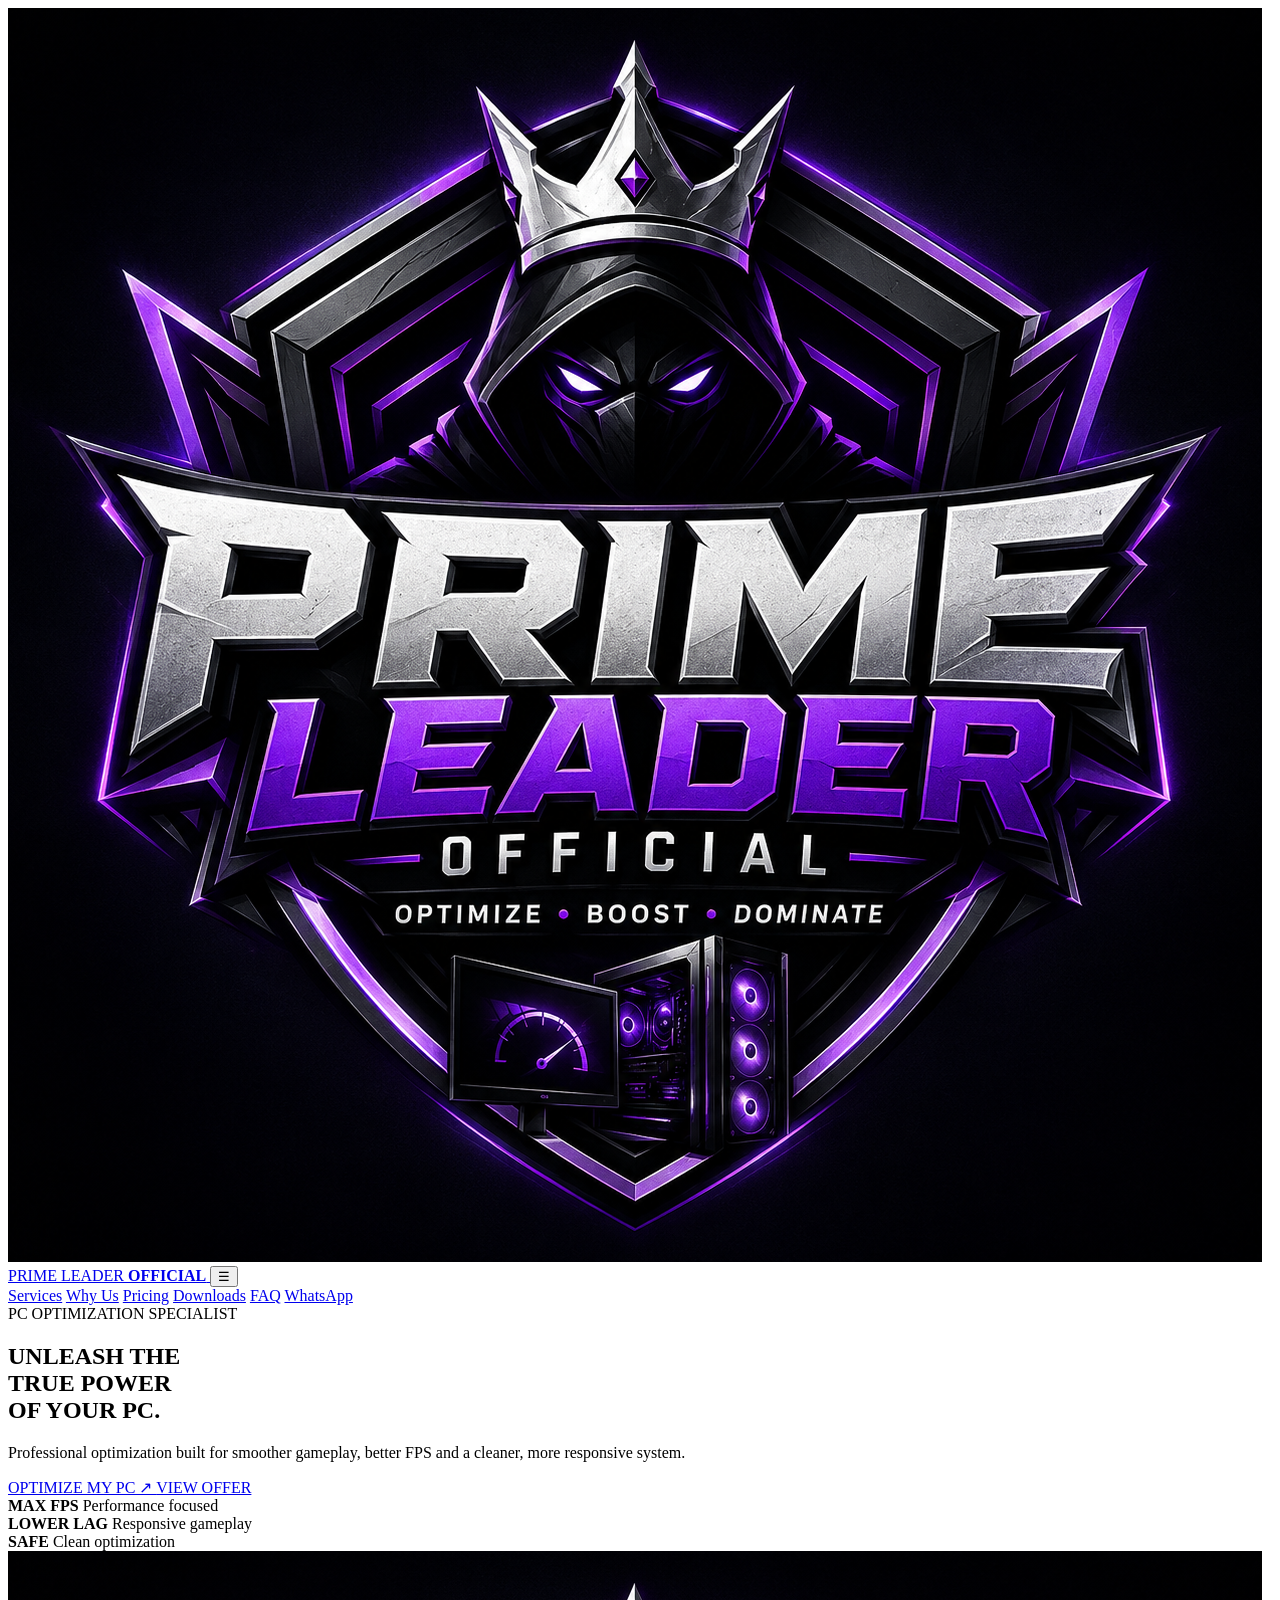
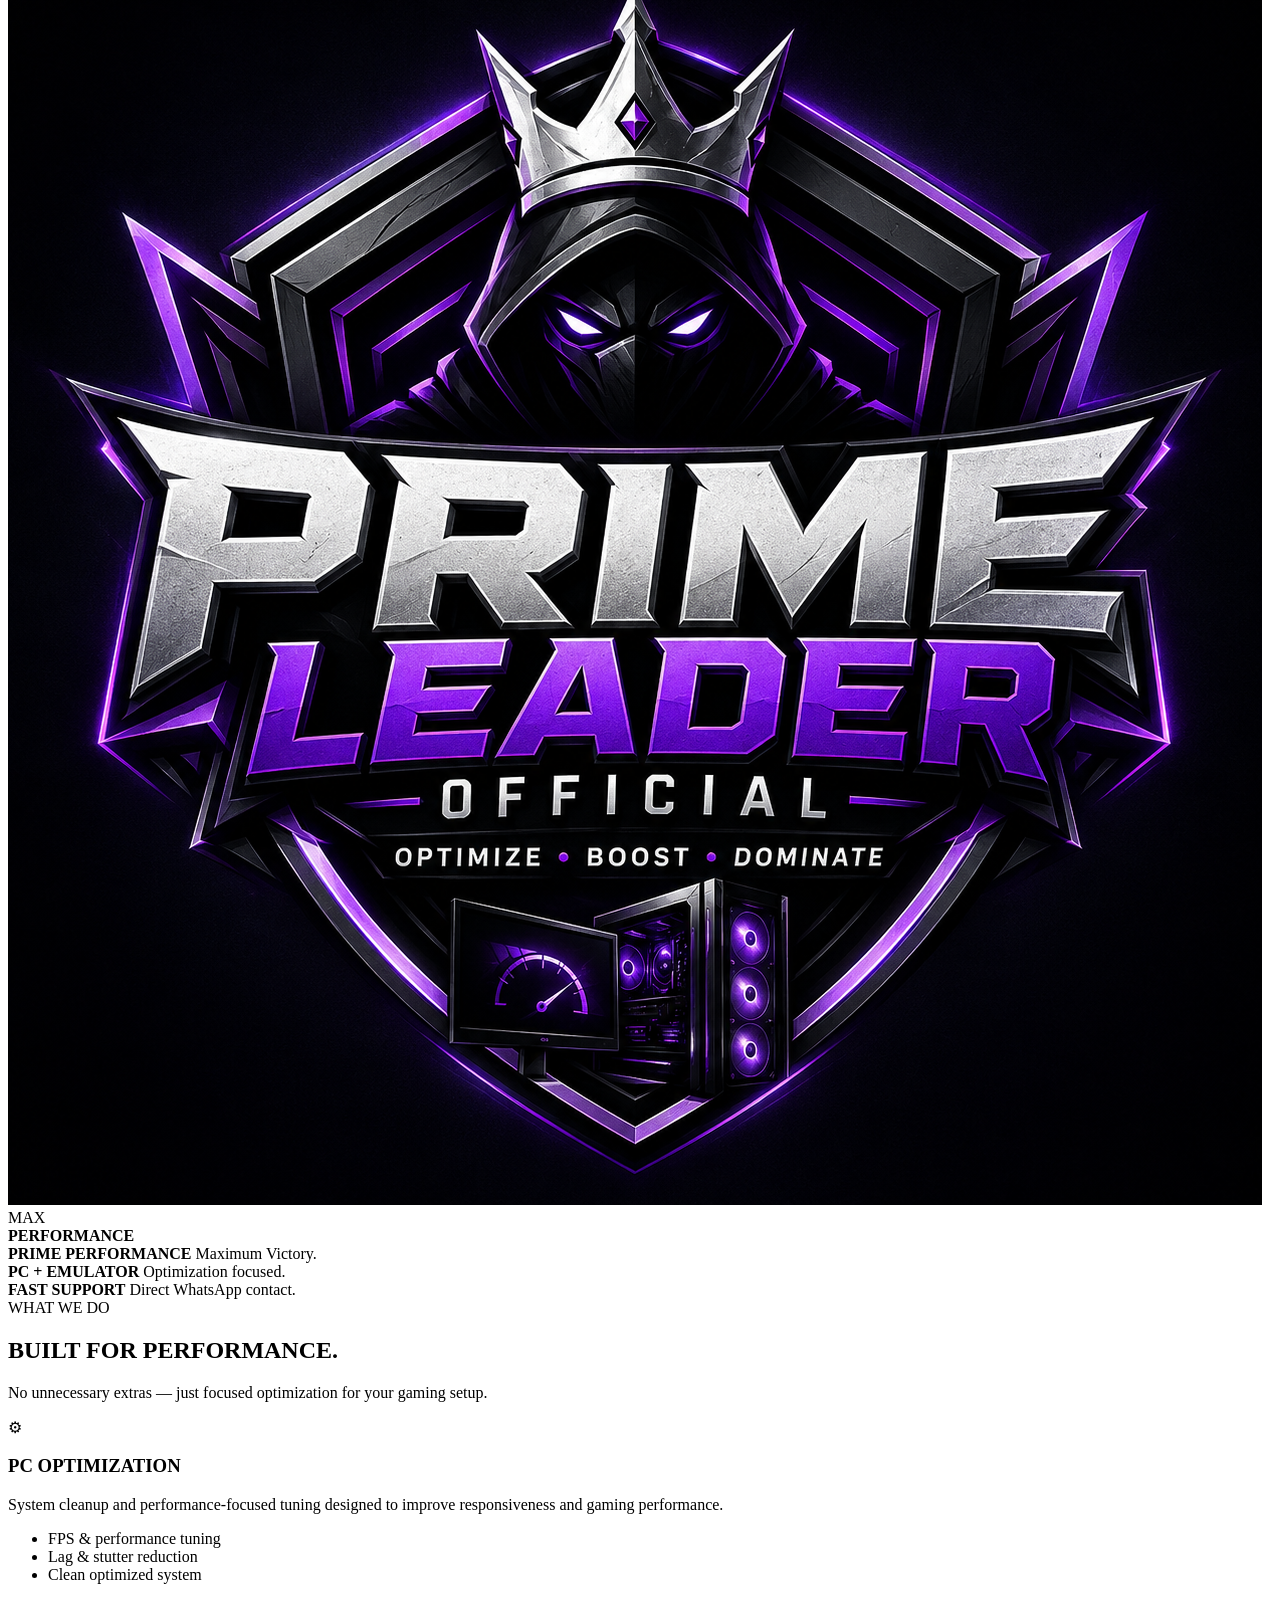
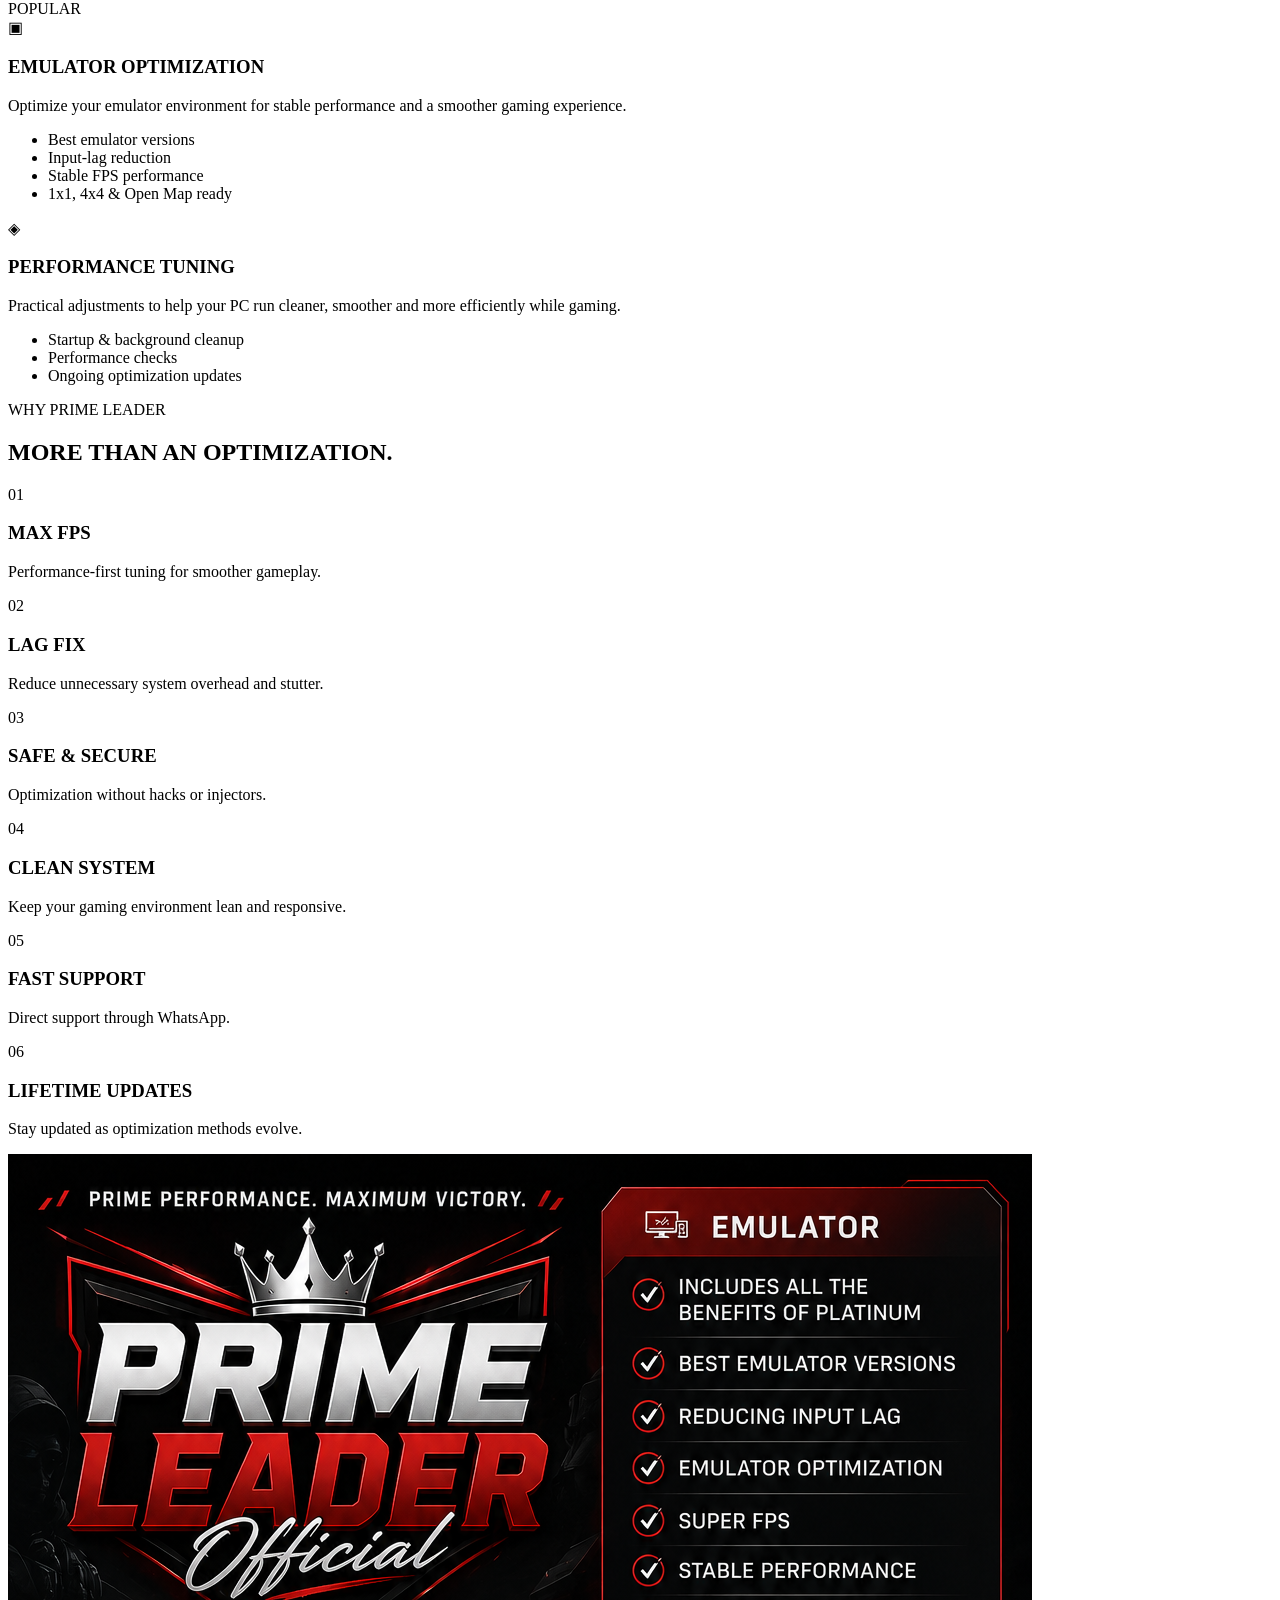
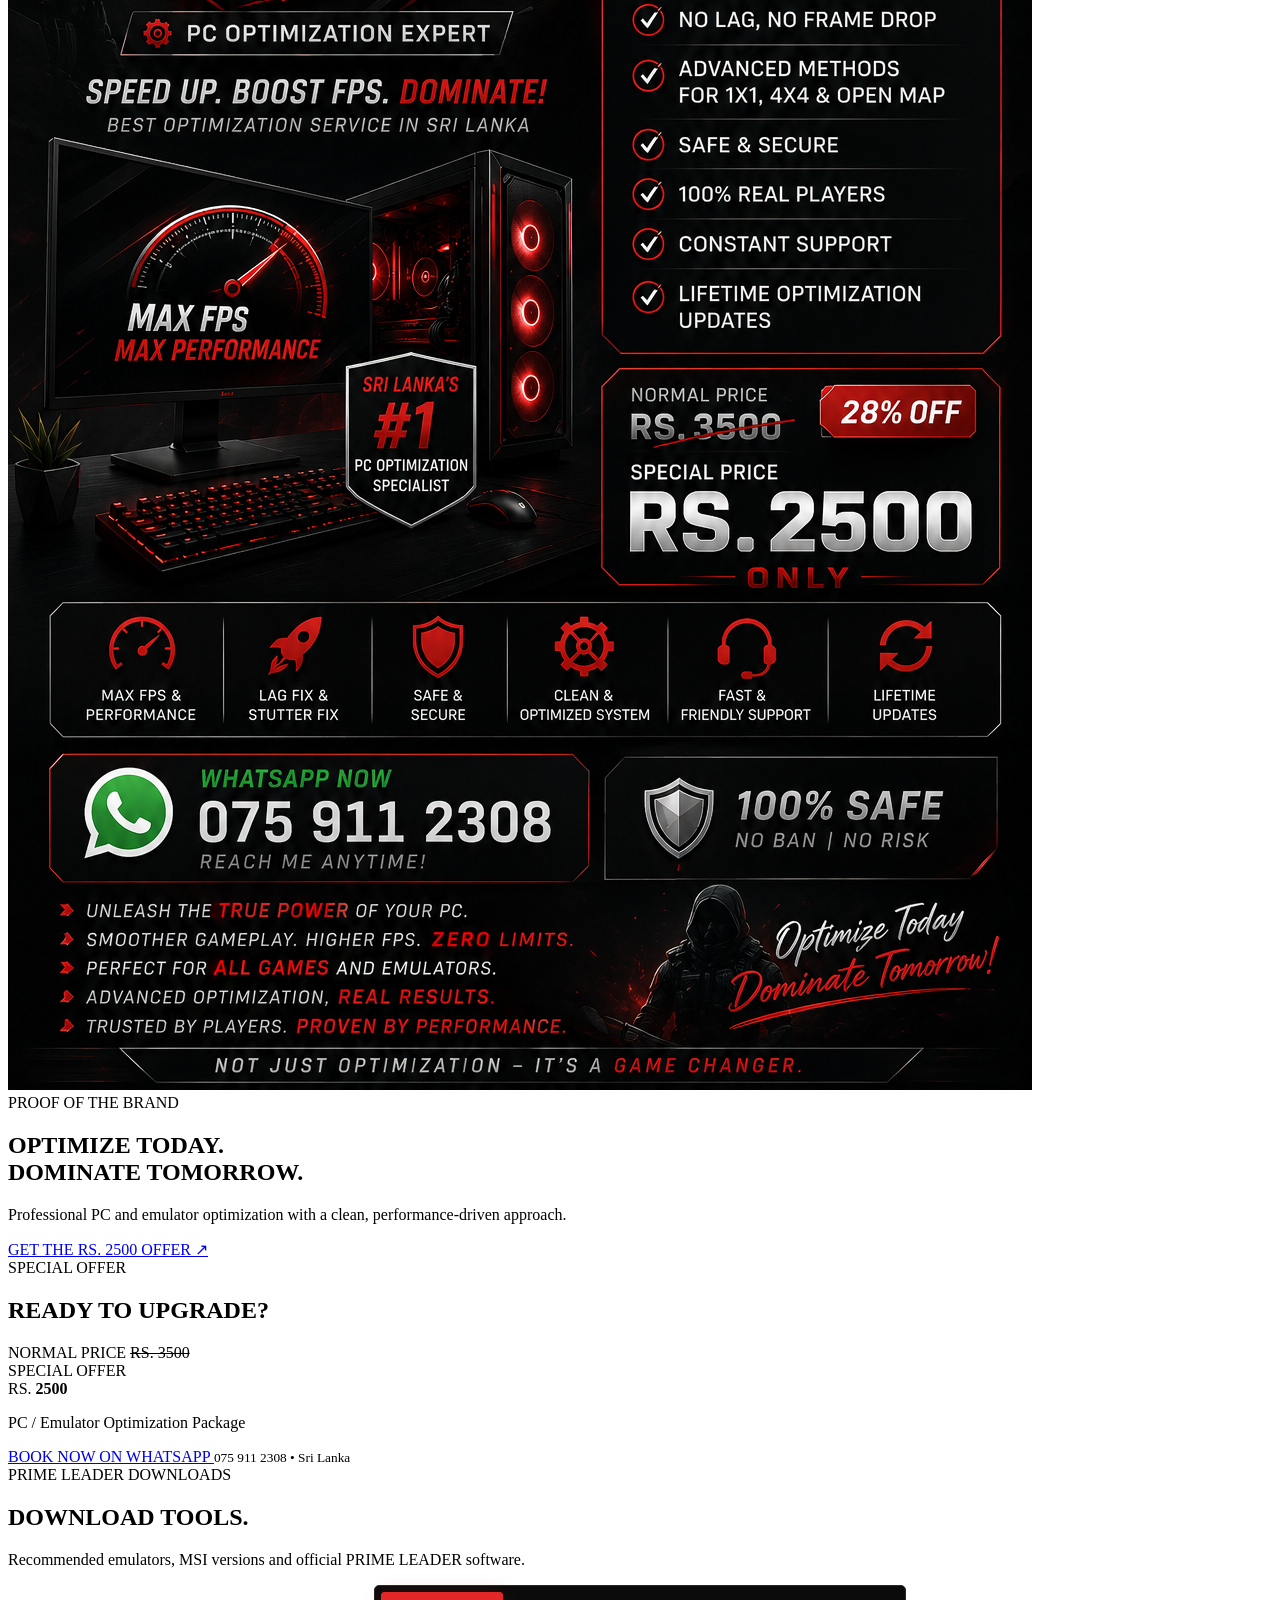
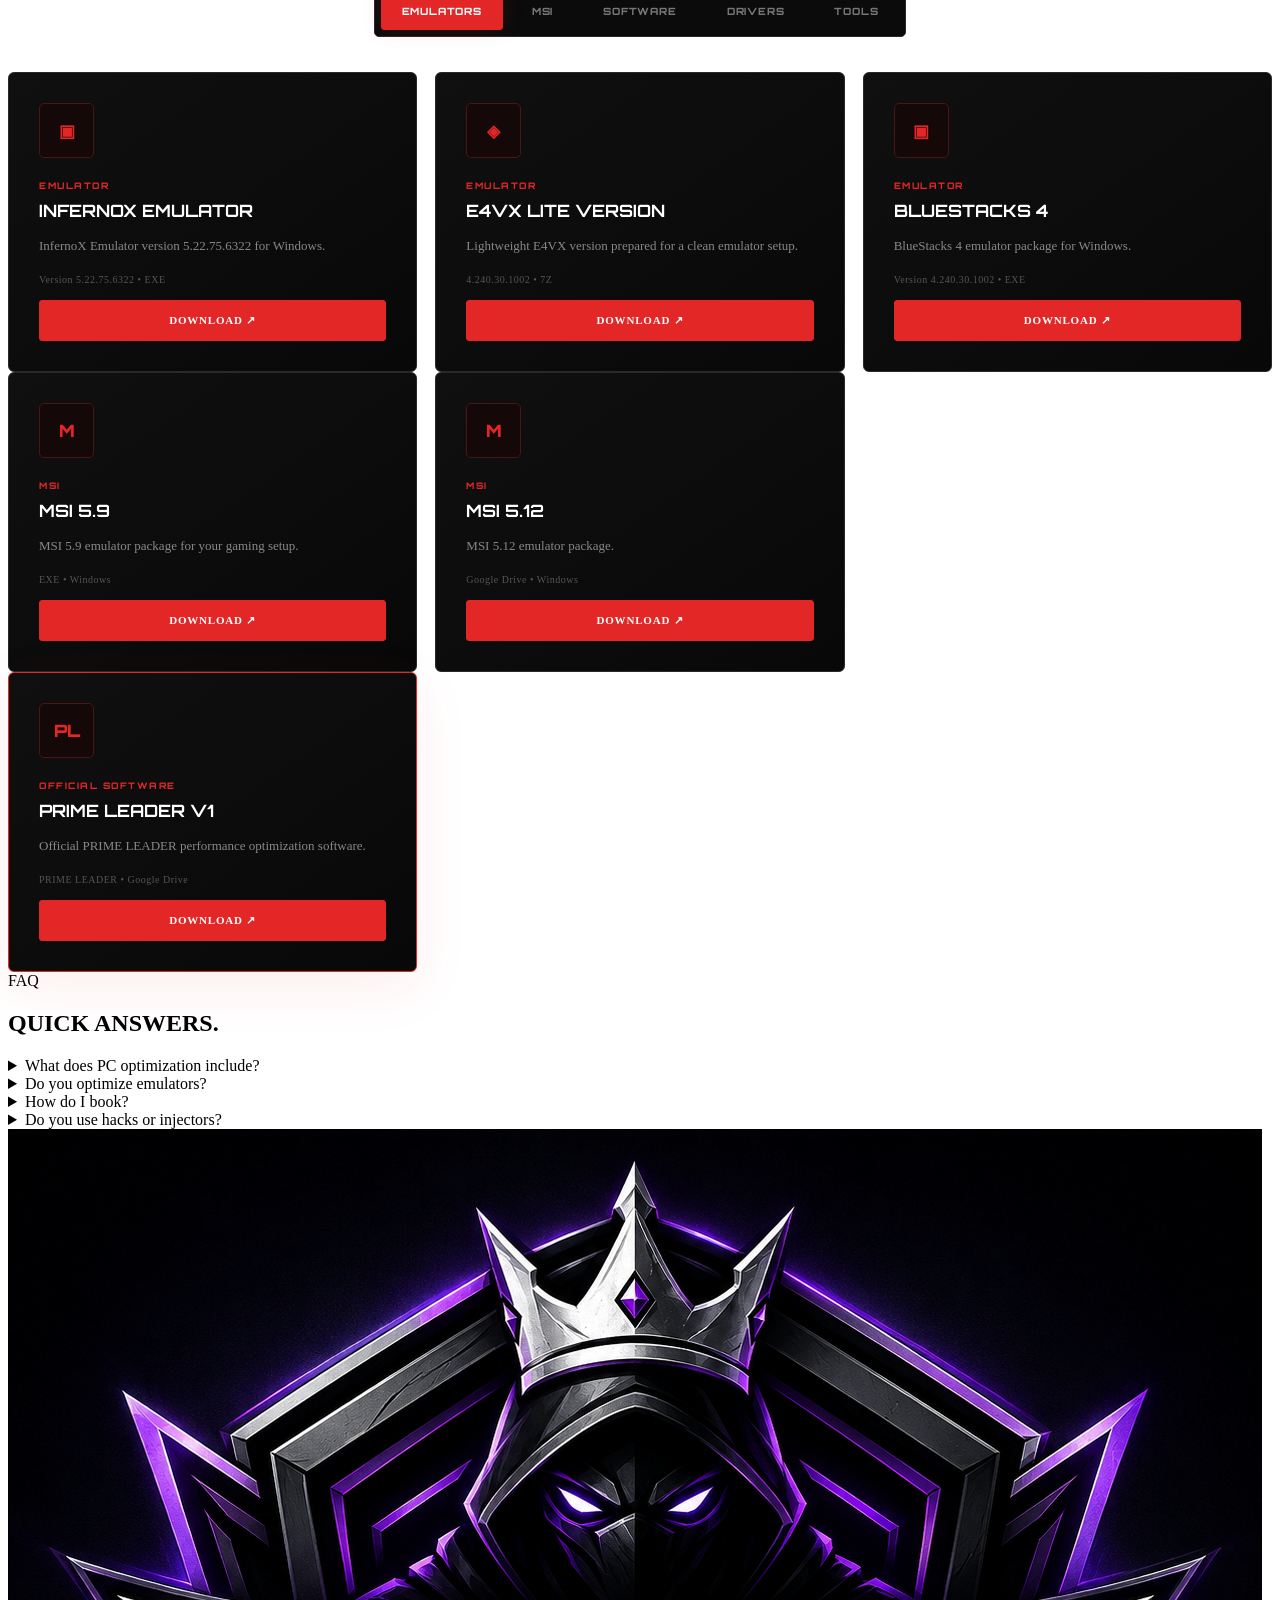
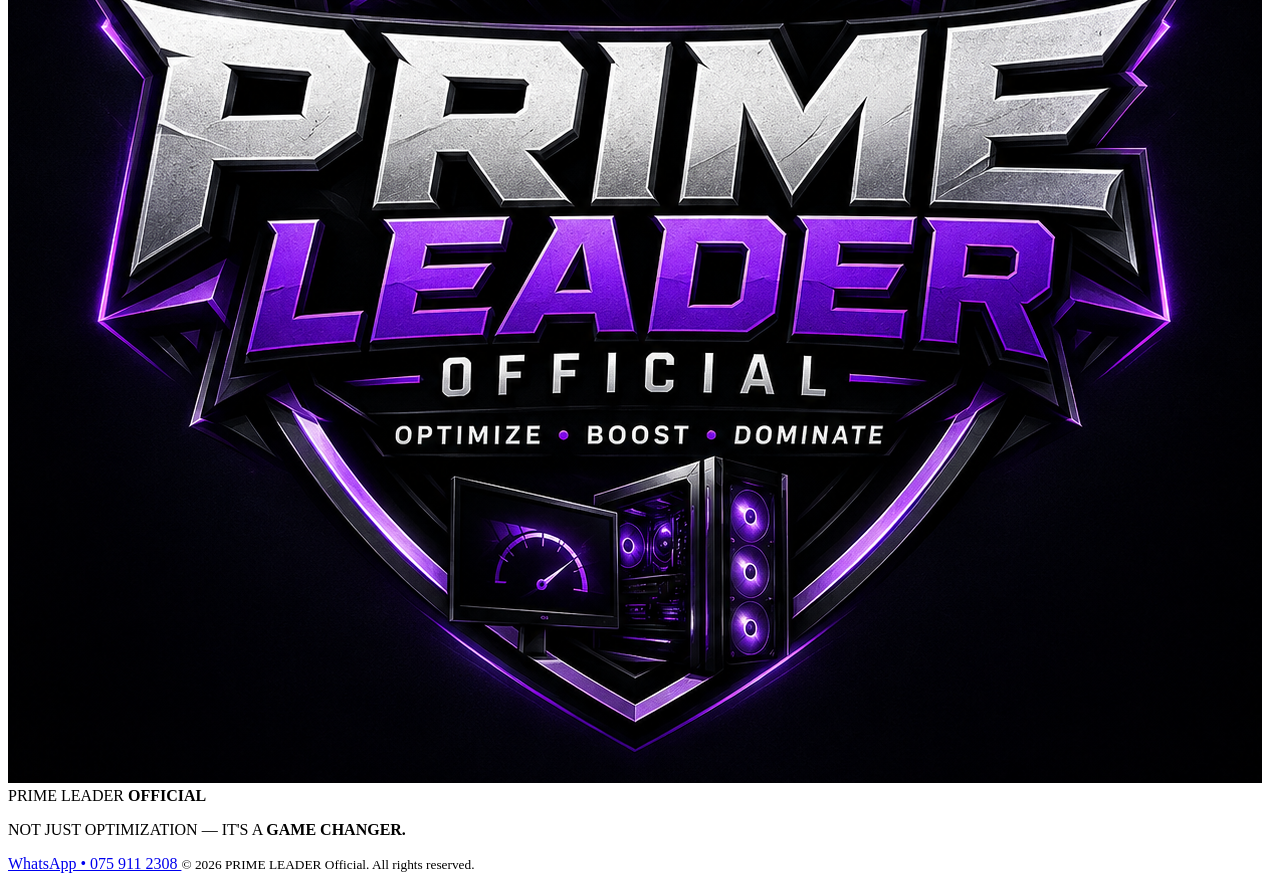
==== commit 71610543: "Update index.html" ====
--- a/index.html
+++ b/index.html
@@ -10,7 +10,7 @@
   <link rel="preconnect" href="https://fonts.gstatic.com" crossorigin>
   <link href="https://fonts.googleapis.com/css2?family=Orbitron:wght@500;600;700;800;900&family=Inter:wght@400;500;600;700;800&display=swap" rel="stylesheet">
 
-  <link rel="stylesheet" href="style.css">
+  <link rel="stylesheet" href="./style.css">
 </head>
 
 <body>
--- a/style.css
+++ b/style.css
@@ -1 +1,476 @@
-*{box-sizing:border-box}html{scroll-behavior:smooth}body{margin:0;background:#070707;color:#f4f4f4;font-family:Inter,Arial,sans-serif;overflow-x:hidden}.noise{position:fixed;inset:0;pointer-events:none;opacity:.045;background-image:url("data:image/svg+xml,%3Csvg viewBox='0 0 180 180' xmlns='http://www.w3.org/2000/svg'%3E%3Cfilter id='n'%3E%3CfeTurbulence type='fractalNoise' baseFrequency='.9' numOctaves='4' stitchTiles='stitch'/%3E%3C/filter%3E%3Crect width='100%25' height='100%25' filter='url(%23n)'/%3E%3C/svg%3E");z-index:99}.nav{height:78px;display:flex;align-items:center;justify-content:space-between;padding:0 5%;border-bottom:1px solid #242424;background:rgba(7,7,7,.86);backdrop-filter:blur(15px);position:sticky;top:0;z-index:50}.brand{display:flex;align-items:center;gap:11px;color:#fff;text-decoration:none;font-family:Orbitron;font-weight:800;letter-spacing:.5px}.brand img{width:48px;height:48px;object-fit:contain}.brand b{color:#e32626}nav{display:flex;gap:28px;align-items:center}nav a{color:#bbb;text-decoration:none;font-size:13px;font-weight:700;text-transform:uppercase}nav a:hover{color:#fff}.nav-cta{padding:11px 18px;border:1px solid #e32626;color:#fff!important;border-radius:4px;background:#b91010}.menu{display:none;background:none;color:#fff;border:0;font-size:26px}.hero{min-height:760px;display:grid;grid-template-columns:1.05fr .95fr;align-items:center;padding:70px 7%;position:relative;overflow:hidden;background:radial-gradient(circle at 78% 50%,#3b0909 0,transparent 32%),linear-gradient(135deg,#070707 0,#090909 60%,#120606 100%)}.hero:after{content:"";position:absolute;width:70%;height:1px;background:#e32626;left:-10%;bottom:12%;box-shadow:0 0 35px #e32626}.eyebrow{font-family:Orbitron;color:#ddd;font-size:12px;letter-spacing:2px;font-weight:800}.eyebrow span{display:inline-block;width:30px;height:3px;background:#e32626;margin-right:9px;vertical-align:middle}.hero h1{font-family:Orbitron;font-size:clamp(42px,6vw,78px);line-height:.96;margin:20px 0;font-weight:900;letter-spacing:-2px}.hero h1 strong,.section-head strong{color:#e32626}.hero p{max-width:570px;color:#aaa;font-size:17px;line-height:1.8}.hero-actions{display:flex;gap:12px;margin:30px 0}.btn{display:inline-block;text-decoration:none;font-weight:800;font-size:13px;letter-spacing:.5px;padding:15px 22px;border-radius:3px}.primary{background:#e32626;color:#fff;box-shadow:0 0 25px rgba(227,38,38,.18)}.primary:hover{background:#ff3030}.ghost{border:1px solid #444;color:#fff}.mini-stats{display:flex;gap:30px;margin-top:35px}.mini-stats div{border-left:2px solid #e32626;padding-left:12px}.mini-stats b{display:block;font-size:12px}.mini-stats span{display:block;color:#777;font-size:11px;margin-top:5px}.hero-art{position:relative;min-height:560px;display:flex;align-items:center;justify-content:center}.glow{position:absolute;width:380px;height:380px;background:#e32626;filter:blur(130px);opacity:.18}.hero-logo{width:min(560px,95%);position:relative;z-index:2;filter:drop-shadow(0 20px 45px #000)}.pc-card{position:absolute;bottom:15px;right:3%;width:330px;height:135px;background:#0b0b0b;border:1px solid #3b3b3b;border-radius:6px;box-shadow:0 15px 50px #000;display:flex;align-items:center;justify-content:space-around;z-index:3}.speed{font-family:Orbitron;color:#fff;font-size:15px;line-height:1.2}.speed b{color:#e32626}.pc-tower{width:75px;height:95px;border:2px solid #4d1111;border-radius:5px;padding:9px;display:flex;flex-direction:column;gap:8px}.pc-tower i{display:block;height:18px;border-radius:50%;background:#e32626;box-shadow:0 0 16px #e32626}.trust-strip{display:grid;grid-template-columns:repeat(3,1fr);border-top:1px solid #222;border-bottom:1px solid #222;background:#0b0b0b}.trust-strip div{padding:22px 7%;border-right:1px solid #222}.trust-strip div:last-child{border:0}.trust-strip b{display:block;font-family:Orbitron;font-size:12px}.trust-strip span{color:#777;font-size:11px}.section{padding:100px 7%;max-width:1400px;margin:auto}.section-head{text-align:center;max-width:760px;margin:0 auto 55px}.section-head h2{font-family:Orbitron;font-size:clamp(28px,4vw,48px);margin:12px 0}.section-head p{color:#888;line-height:1.7}.cards{display:grid;grid-template-columns:repeat(3,1fr);gap:18px}.card{position:relative;border:1px solid #292929;background:linear-gradient(145deg,#101010,#090909);padding:34px;min-height:340px;border-radius:6px}.card:hover{border-color:#8c1717;transform:translateY(-5px);transition:.25s}.card.featured{border-color:#e32626;box-shadow:0 15px 55px rgba(227,38,38,.08)}.tag{position:absolute;top:16px;right:16px;font-size:9px;background:#e32626;padding:6px 9px;border-radius:2px;font-weight:800}.icon{font-size:32px;color:#e32626;margin-bottom:20px}.card h3{font-family:Orbitron;font-size:18px}.card p{color:#888;line-height:1.65;font-size:14px}.card ul{list-style:none;padding:0;margin-top:25px;color:#ccc;font-size:12px;line-height:2.2}.card li:before{content:"✓";color:#e32626;font-weight:900;margin-right:9px}.dark-panel{max-width:none;background:#0b0b0b;border-top:1px solid #1d1d1d;border-bottom:1px solid #1d1d1d}.feature-grid{max-width:1200px;margin:auto;display:grid;grid-template-columns:repeat(3,1fr);gap:1px;background:#2a2a2a}.feature-grid div{background:#0b0b0b;padding:30px}.feature-grid span{color:#e32626;font-family:Orbitron;font-size:11px}.feature-grid h3{font-family:Orbitron;font-size:16px}.feature-grid p{color:#777;font-size:13px;line-height:1.6}.poster-section{max-width:1200px;margin:0 auto;padding:100px 7%;display:grid;grid-template-columns:.8fr 1fr;gap:70px;align-items:center}.poster-wrap{border:1px solid #333;padding:8px;background:#0a0a0a;box-shadow:0 25px 70px #000}.poster-wrap img{width:100%;display:block}.poster-copy h2{font-family:Orbitron;font-size:42px;line-height:1.05}.poster-copy strong{color:#e32626}.poster-copy p{color:#888;line-height:1.8;margin-bottom:30px}.pricing-section{max-width:none;background:radial-gradient(circle at 50% 0,#320909 0,transparent 35%),#080808}.price-card{max-width:620px;margin:auto;text-align:center;border:1px solid #e32626;padding:45px;background:linear-gradient(145deg,#130808,#080808);box-shadow:0 20px 80px rgba(227,38,38,.12);border-radius:5px}.small{display:block;color:#777;font-size:11px;letter-spacing:2px}.price-card del{color:#888;font-size:22px}.discount{display:inline-block;background:#e32626;margin:18px 0 5px;padding:7px 12px;font-weight:900;font-size:11px}.price{font-family:Orbitron;font-size:24px}.price b{font-size:70px;color:#fff}.price-card p{color:#888}.wide{width:100%;margin-top:15px}.price-card small{display:block;color:#777;margin-top:15px}.faq{max-width:900px}.faq details{border-bottom:1px solid #292929;padding:20px 5px}.faq summary{cursor:pointer;font-family:Orbitron;font-size:14px;font-weight:700}.faq p{color:#888;line-height:1.7;font-size:13px}.faq summary::marker{color:#e32626}footer{padding:45px 7%;border-top:1px solid #242424;text-align:center;background:#050505}.footer-brand{display:flex;justify-content:center;align-items:center;gap:10px;font-family:Orbitron;font-weight:800}.footer-brand img{width:45px;height:45px;object-fit:contain}.footer-brand b,footer strong{color:#e32626}footer p{color:#888;font-family:Orbitron;font-size:12px;letter-spacing:1px}footer>a{display:block;color:#fff;text-decoration:none;margin:20px 0}footer small{color:#555;font-size:10px}@media(max-width:850px){.nav{padding:0 5%}.brand span{font-size:11px}.menu{display:block}nav{display:none;position:absolute;top:78px;left:0;right:0;background:#080808;border-bottom:1px solid #222;flex-direction:column;padding:25px}.nav.open nav{display:flex}.hero{grid-template-columns:1fr;padding:60px 7%;text-align:center}.hero p{margin:0 auto}.hero-actions{justify-content:center}.mini-stats{justify-content:center}.hero-art{min-height:440px;margin-top:15px}.pc-card{right:0;bottom:0;transform:scale(.8);transform-origin:right bottom}.cards,.feature-grid{grid-template-columns:1fr}.trust-strip{grid-template-columns:1fr}.trust-strip div{border-right:0;border-bottom:1px solid #222}.poster-section{grid-template-columns:1fr;padding-top:70px}.poster-copy{text-align:center}.poster-copy h2{font-size:30px}.section{padding:75px 7%}.price b{font-size:55px}}+/* =========================================================
+   PRIME LEADER DOWNLOADS
+   ========================================================= */
+
+.downloads-section{
+  width:100%;
+  max-width:1400px;
+  margin:0 auto;
+  position:relative;
+}
+
+/* =========================
+   DOWNLOAD TABS
+   ========================= */
+
+.download-tabs{
+  display:flex;
+  justify-content:center;
+  align-items:center;
+  flex-wrap:wrap;
+  gap:8px;
+
+  margin:0 auto 35px;
+  padding:6px;
+
+  background:#0b0b0b;
+  border:1px solid #292929;
+
+  width:max-content;
+  max-width:100%;
+
+  border-radius:5px;
+}
+
+.download-tab{
+  border:1px solid transparent;
+  background:transparent;
+
+  color:#777;
+
+  padding:12px 20px;
+
+  font-family:Orbitron,sans-serif;
+  font-size:10px;
+  font-weight:800;
+
+  letter-spacing:.8px;
+
+  cursor:pointer;
+
+  border-radius:3px;
+
+  transition:
+    color .2s ease,
+    background .2s ease,
+    border-color .2s ease,
+    box-shadow .2s ease,
+    transform .2s ease;
+}
+
+.download-tab:hover{
+  color:#fff;
+  border-color:#4a1515;
+}
+
+.download-tab.active{
+  background:#e32626;
+  color:#fff;
+
+  border-color:#e32626;
+
+  box-shadow:
+    0 0 20px rgba(227,38,38,.15);
+}
+
+/* =========================
+   TAB CONTENT
+   ========================= */
+
+.download-tab-content{
+  display:none;
+
+  width:100%;
+  box-sizing:border-box;
+}
+
+.download-tab-content.active{
+  display:grid;
+}
+
+/* =========================
+   DOWNLOAD GRID
+   ========================= */
+
+.download-grid{
+  display:grid;
+
+  grid-template-columns:
+    repeat(3,minmax(0,1fr));
+
+  gap:18px;
+
+  width:100%;
+}
+
+/* =========================
+   DOWNLOAD CARD
+   ========================= */
+
+.download-card{
+  position:relative;
+
+  display:flex;
+  flex-direction:column;
+
+  min-width:0;
+  min-height:300px;
+
+  padding:30px;
+
+  box-sizing:border-box;
+
+  background:
+    linear-gradient(
+      145deg,
+      #101010,
+      #080808
+    );
+
+  border:1px solid #292929;
+
+  border-radius:6px;
+
+  overflow:hidden;
+
+  transition:
+    transform .25s ease,
+    border-color .25s ease,
+    box-shadow .25s ease;
+}
+
+.download-card:hover{
+  transform:translateY(-5px);
+
+  border-color:#8c1717;
+
+  box-shadow:
+    0 15px 50px rgba(227,38,38,.08);
+}
+
+/* =========================
+   FEATURED DOWNLOAD
+   ========================= */
+
+.featured-download{
+  border-color:#e32626;
+
+  box-shadow:
+    0 15px 55px rgba(227,38,38,.08);
+}
+
+.featured-download:hover{
+  border-color:#ff3030;
+
+  box-shadow:
+    0 18px 60px rgba(227,38,38,.14);
+}
+
+/* =========================
+   DOWNLOAD ICON
+   ========================= */
+
+.download-icon{
+  width:55px;
+  height:55px;
+
+  flex-shrink:0;
+
+  display:flex;
+  align-items:center;
+  justify-content:center;
+
+  margin-bottom:22px;
+
+  box-sizing:border-box;
+
+  border:1px solid #4b1515;
+
+  background:#150808;
+
+  color:#e32626;
+
+  font-family:Orbitron,sans-serif;
+
+  font-size:17px;
+  font-weight:900;
+
+  border-radius:5px;
+}
+
+/* =========================
+   DOWNLOAD TYPE
+   ========================= */
+
+.download-type{
+  display:block;
+
+  color:#e32626;
+
+  font-family:Orbitron,sans-serif;
+
+  font-size:9px;
+  font-weight:800;
+
+  letter-spacing:1.5px;
+}
+
+/* =========================
+   DOWNLOAD TITLE
+   ========================= */
+
+.download-info h3{
+  font-family:Orbitron,sans-serif;
+
+  font-size:17px;
+  line-height:1.35;
+
+  margin:9px 0 12px;
+
+  color:#fff;
+}
+
+/* =========================
+   DOWNLOAD DESCRIPTION
+   ========================= */
+
+.download-info p{
+  color:#888;
+
+  font-size:13px;
+
+  line-height:1.7;
+
+  margin:0 0 15px;
+}
+
+/* =========================
+   DOWNLOAD DETAILS
+   ========================= */
+
+.download-info small{
+  display:block;
+
+  color:#555;
+
+  font-size:10px;
+
+  line-height:1.5;
+
+  letter-spacing:.5px;
+}
+
+/* =========================
+   DOWNLOAD BUTTON
+   ========================= */
+
+.download-btn{
+  display:block;
+
+  width:100%;
+
+  box-sizing:border-box;
+
+  margin-top:auto;
+
+  padding:13px 15px;
+
+  text-align:center;
+
+  text-decoration:none;
+
+  color:#fff;
+
+  background:#e32626;
+
+  border:1px solid #e32626;
+
+  border-radius:3px;
+
+  font-size:11px;
+
+  font-weight:900;
+
+  letter-spacing:.8px;
+
+  transition:
+    background .2s ease,
+    border-color .2s ease,
+    box-shadow .2s ease,
+    transform .2s ease;
+}
+
+.download-btn:hover{
+  background:#ff3030;
+
+  border-color:#ff3030;
+
+  box-shadow:
+    0 0 25px rgba(227,38,38,.2);
+
+  transform:translateY(-1px);
+}
+
+/* =========================
+   EMPTY / COMING SOON
+   ========================= */
+
+.empty-download{
+  min-height:230px;
+
+  display:none;
+
+  align-items:center;
+  justify-content:center;
+
+  flex-direction:column;
+
+  text-align:center;
+
+  box-sizing:border-box;
+
+  border:1px dashed #292929;
+
+  background:#0a0a0a;
+
+  border-radius:6px;
+
+  padding:30px;
+}
+
+.empty-download.active{
+  display:flex;
+}
+
+.empty-icon{
+  color:#e32626;
+
+  font-size:32px;
+
+  line-height:1;
+
+  margin-bottom:10px;
+}
+
+.empty-download h3{
+  font-family:Orbitron,sans-serif;
+
+  font-size:16px;
+
+  color:#fff;
+
+  margin:5px 0 10px;
+}
+
+.empty-download p{
+  color:#666;
+
+  font-size:12px;
+
+  line-height:1.6;
+
+  margin:0;
+}
+
+/* =========================================================
+   TABLET
+   ========================================================= */
+
+@media (max-width:1000px){
+
+  .download-grid{
+    grid-template-columns:
+      repeat(2,minmax(0,1fr));
+  }
+
+}
+
+/* =========================================================
+   MOBILE
+   ========================================================= */
+
+@media (max-width:650px){
+
+  .downloads-section{
+    width:100%;
+
+    padding-left:15px;
+    padding-right:15px;
+
+    box-sizing:border-box;
+  }
+
+  /* Tabs */
+
+  .download-tabs{
+    width:100%;
+
+    box-sizing:border-box;
+
+    justify-content:flex-start;
+
+    flex-wrap:nowrap;
+
+    overflow-x:auto;
+
+    scrollbar-width:none;
+
+    -webkit-overflow-scrolling:touch;
+  }
+
+  .download-tabs::-webkit-scrollbar{
+    display:none;
+  }
+
+  .download-tab{
+    flex-shrink:0;
+
+    padding:11px 16px;
+  }
+
+  /* Cards */
+
+  .download-grid{
+    grid-template-columns:1fr;
+
+    gap:15px;
+  }
+
+  .download-card{
+    min-height:280px;
+
+    padding:24px;
+  }
+
+  .download-info h3{
+    font-size:16px;
+  }
+
+  .download-info p{
+    font-size:12px;
+  }
+
+}
+
+/* =========================================================
+   SMALL MOBILE
+   ========================================================= */
+
+@media (max-width:400px){
+
+  .download-card{
+    padding:20px;
+  }
+
+  .download-icon{
+    width:50px;
+    height:50px;
+
+    font-size:15px;
+  }
+
+  .download-btn{
+    padding:12px;
+  }
+
+}
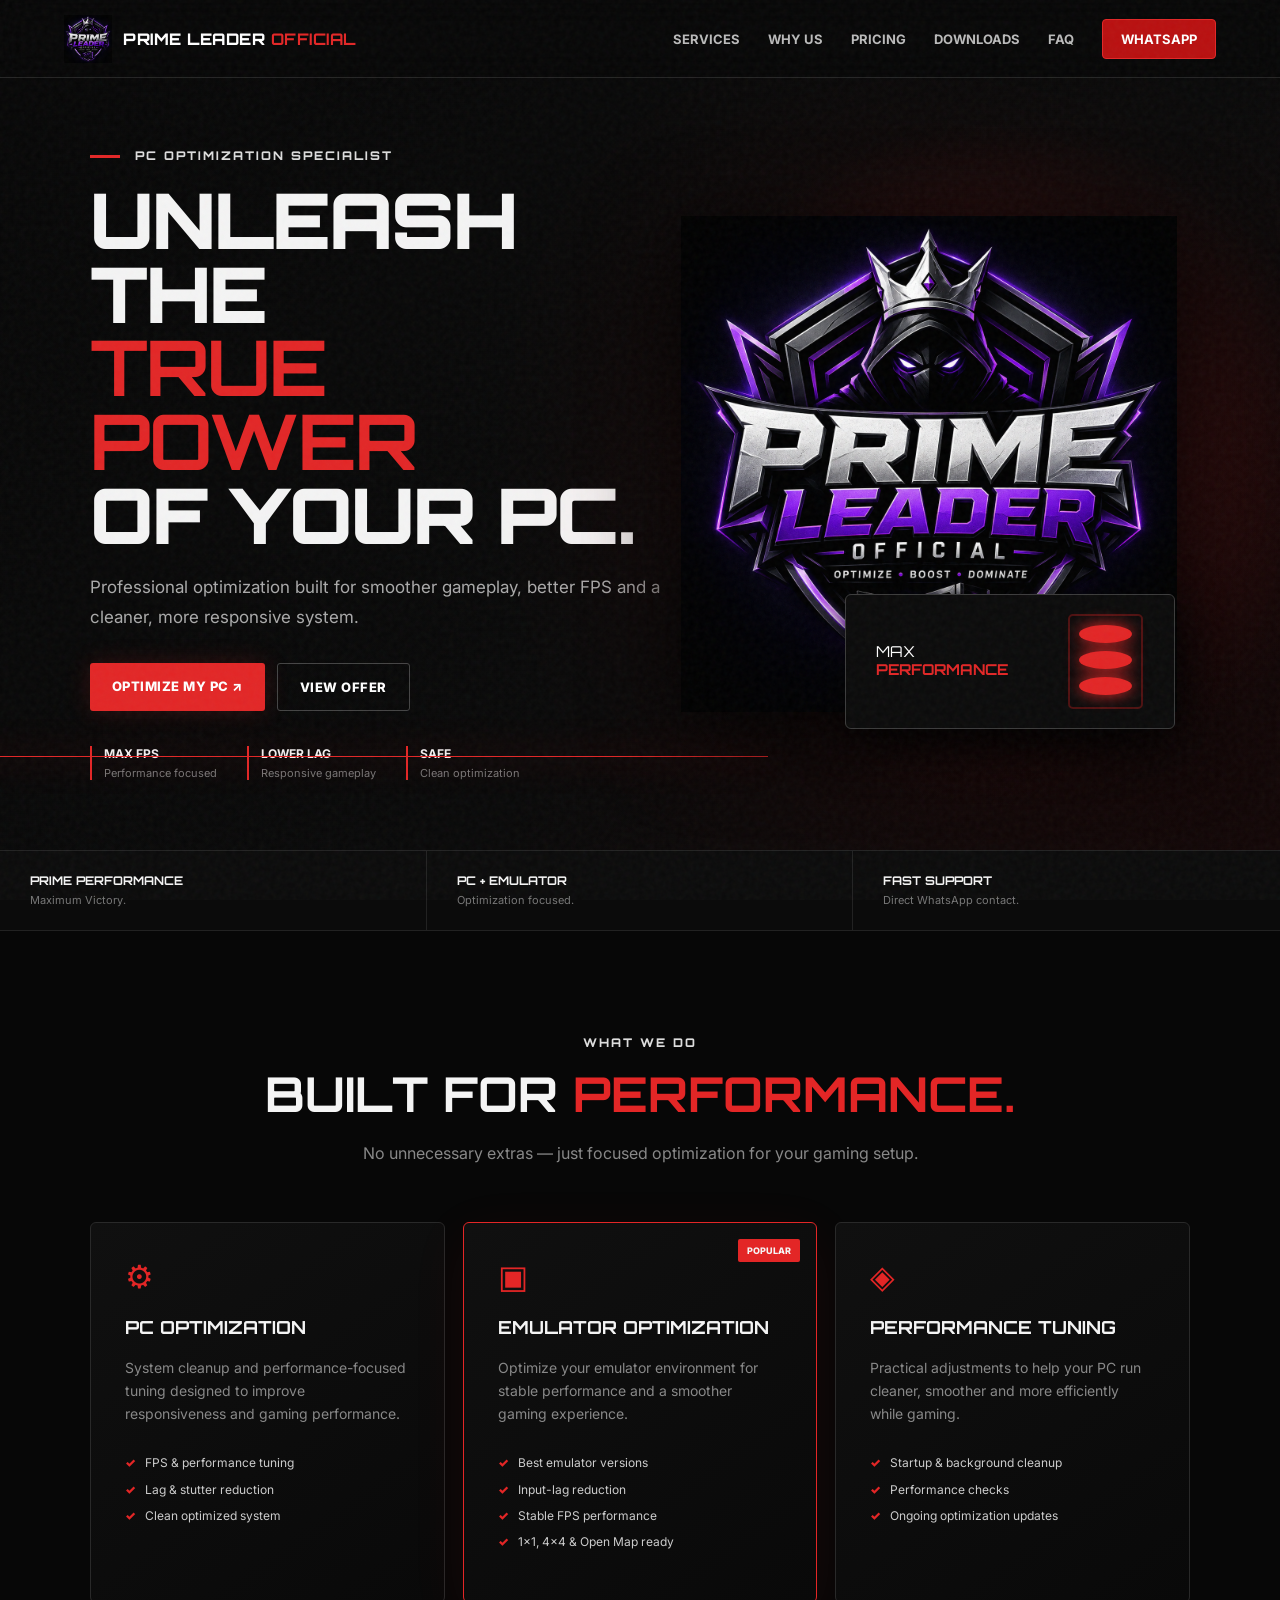
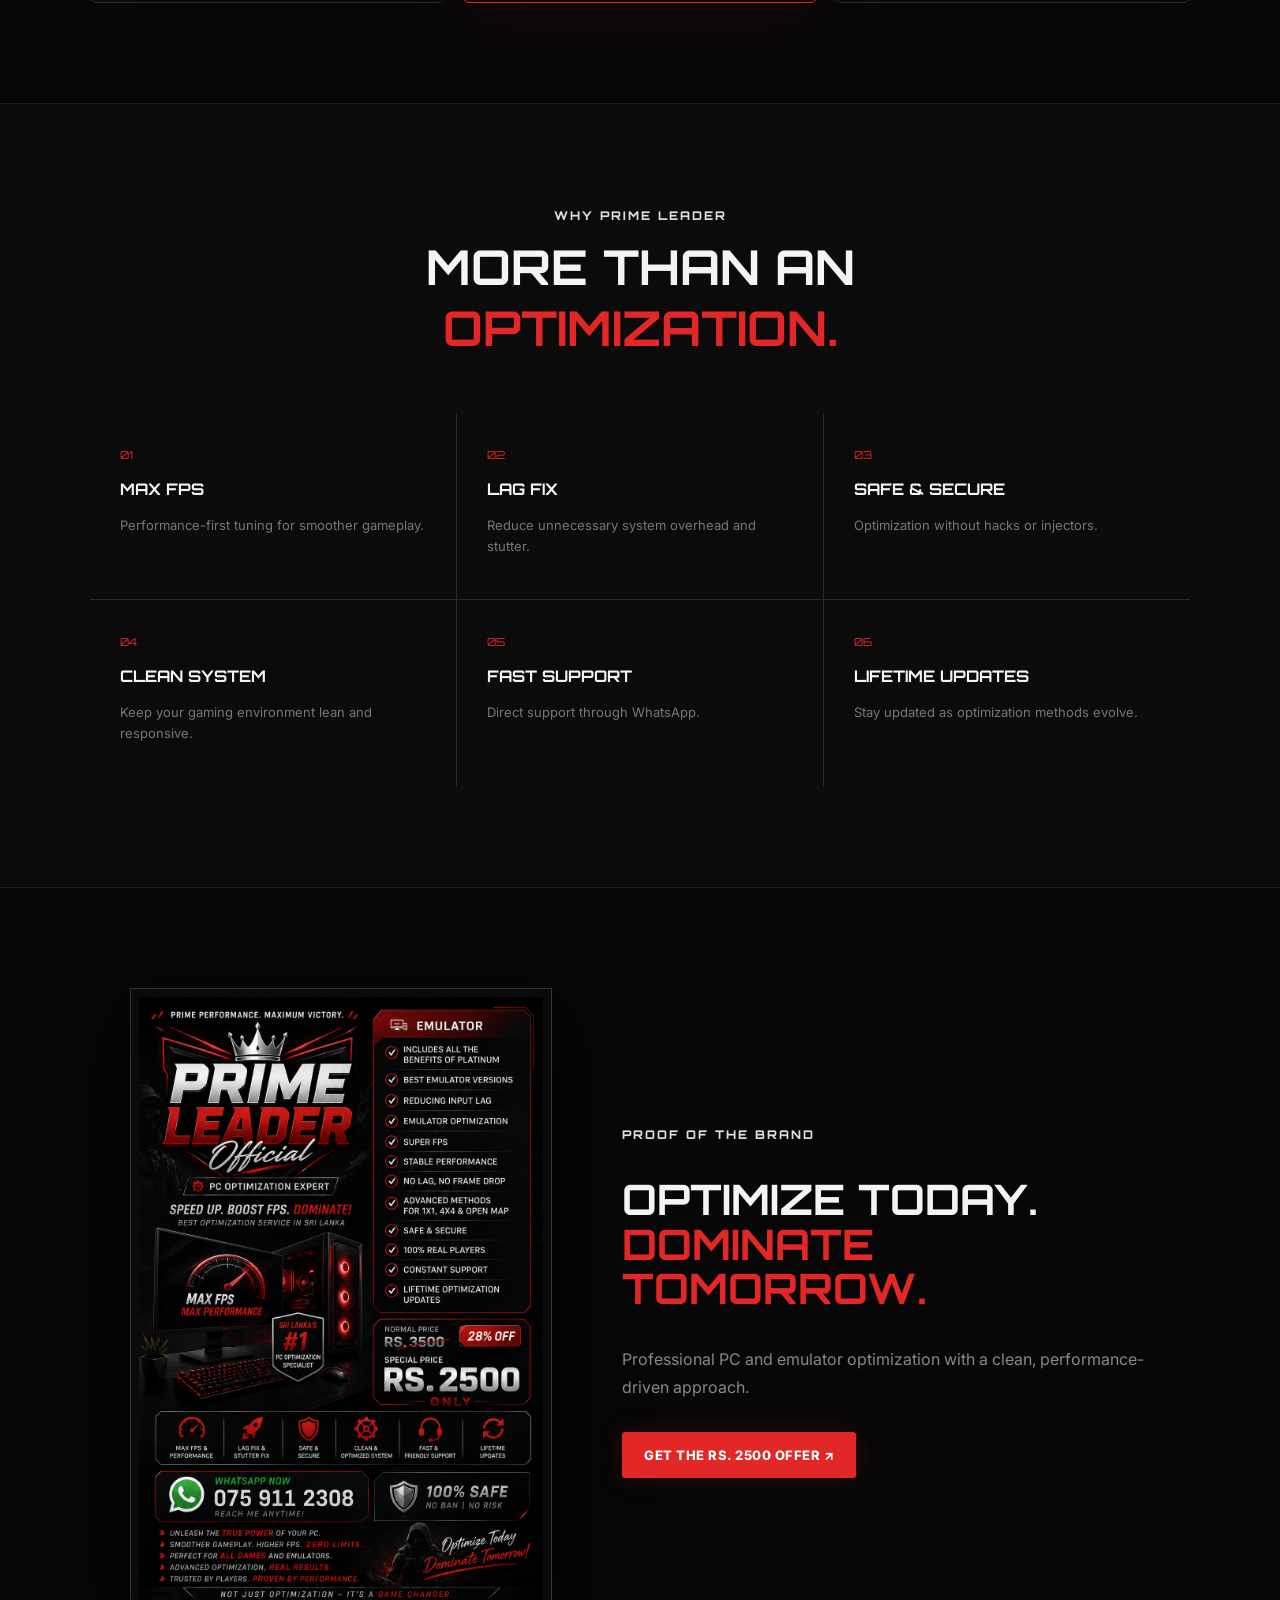
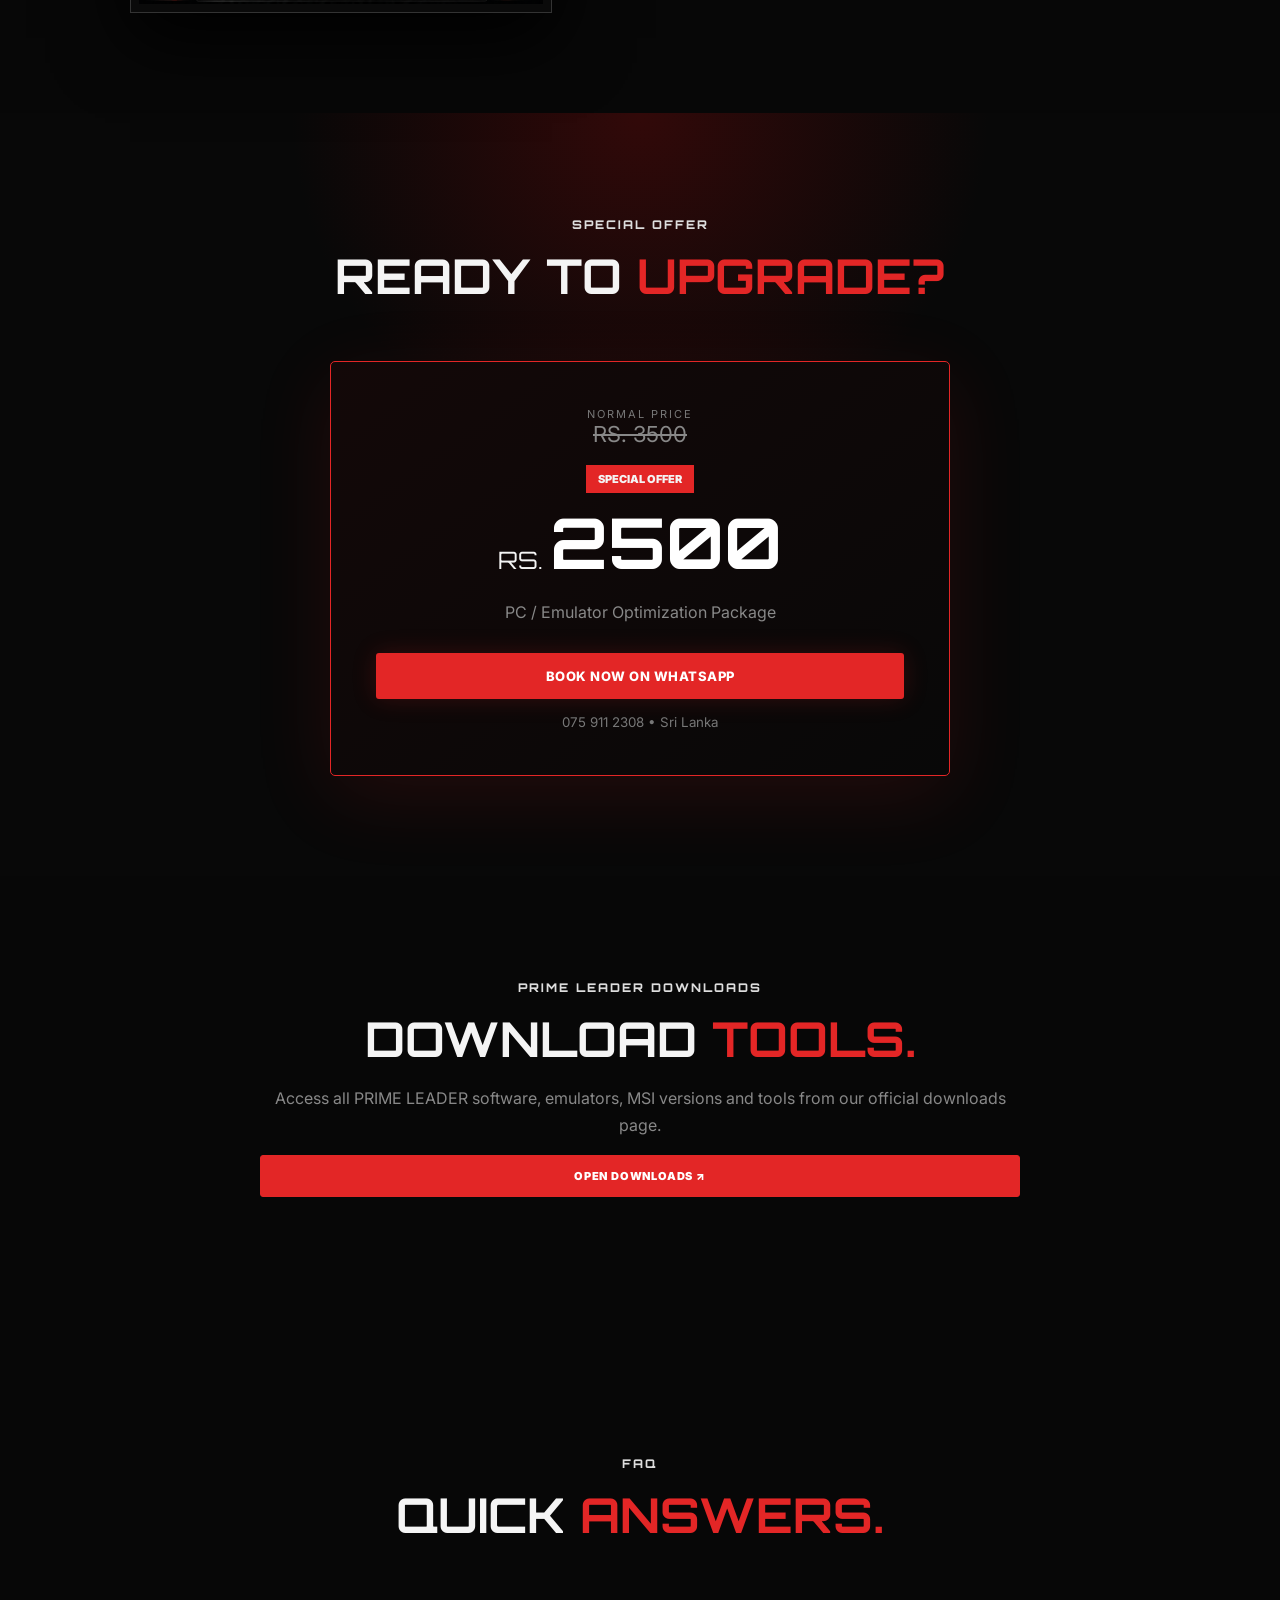
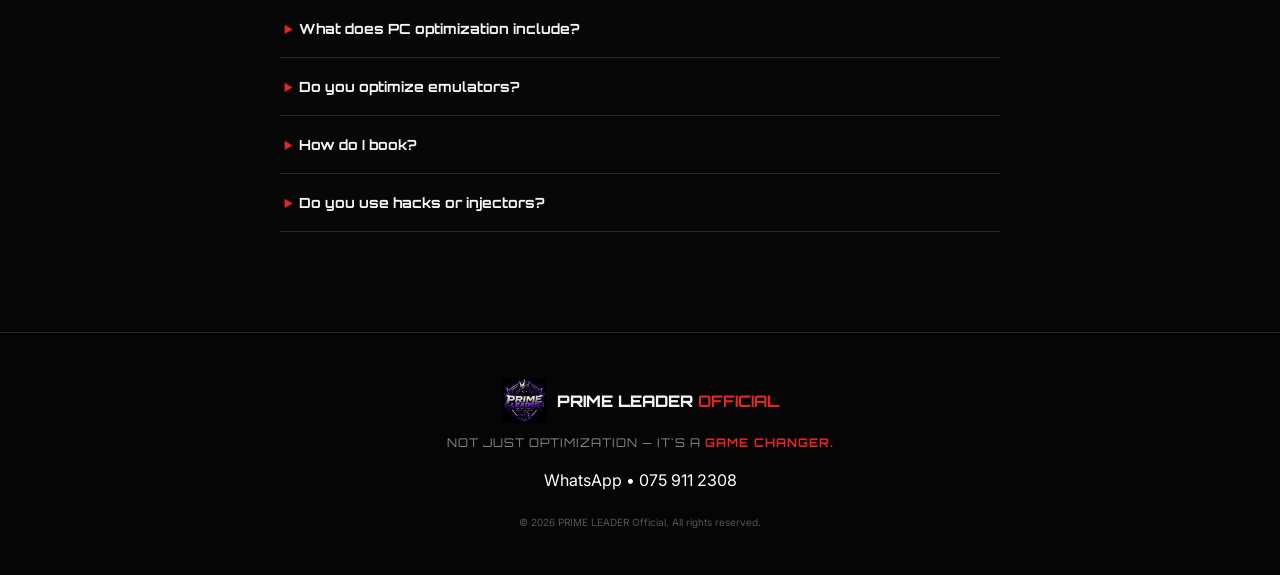
==== commit bb06ca47: "Update index.html" ====
--- a/index.html
+++ b/index.html
@@ -10,7 +10,7 @@
   <link rel="preconnect" href="https://fonts.gstatic.com" crossorigin>
   <link href="https://fonts.googleapis.com/css2?family=Orbitron:wght@500;600;700;800;900&family=Inter:wght@400;500;600;700;800&display=swap" rel="stylesheet">
 
-  <link rel="stylesheet" href="./style.css">
+  <link rel="stylesheet" href="style.css">
 </head>
 
 <body>
@@ -417,398 +417,25 @@
     </section>
 
 
-    <!-- ========================= -->
-    <!-- DOWNLOADS -->
-    <!-- ========================= -->
-
-    <section id="downloads" class="section downloads-section">
-
-      <div class="section-head">
-
-        <span class="eyebrow">
-          PRIME LEADER DOWNLOADS
-        </span>
+    <!-- DOWNLOADS PAGE BUTTON -->
+<section class="section">
+    <div class="section-head">
+        <span class="eyebrow">PRIME LEADER DOWNLOADS</span>
 
         <h2>
-          DOWNLOAD <strong>TOOLS.</strong>
+            DOWNLOAD <strong>TOOLS.</strong>
         </h2>
 
         <p>
-          Recommended emulators, MSI versions and official
-          PRIME LEADER software.
-        </p>
-
-      </div>
-
-
-      <!-- DOWNLOAD TABS -->
-
-      <div class="download-tabs">
-
-        <button
-          class="download-tab active"
-          onclick="showDownloadTab('emulators', this)"
-        >
-          EMULATORS
-        </button>
-
-        <button
-          class="download-tab"
-          onclick="showDownloadTab('msi', this)"
-        >
-          MSI
-        </button>
-
-        <button
-          class="download-tab"
-          onclick="showDownloadTab('software', this)"
-        >
-          SOFTWARE
-        </button>
-
-        <button
-          class="download-tab"
-          onclick="showDownloadTab('drivers', this)"
-        >
-          DRIVERS
-        </button>
-
-        <button
-          class="download-tab"
-          onclick="showDownloadTab('tools', this)"
-        >
-          TOOLS
-        </button>
-
-      </div>
-
-
-      <!-- ========================= -->
-      <!-- EMULATORS -->
-      <!-- ========================= -->
-
-      <div
-        id="emulators"
-        class="download-grid download-tab-content active"
-      >
-
-        <!-- InfernoX -->
-
-        <article class="download-card">
-
-          <div class="download-icon">
-            ▣
-          </div>
-
-          <div class="download-info">
-
-            <span class="download-type">
-              EMULATOR
-            </span>
-
-            <h3>
-              INFERNOX EMULATOR
-            </h3>
-
-            <p>
-              InfernoX Emulator version 5.22.75.6322
-              for Windows.
-            </p>
-
-            <small>
-              Version 5.22.75.6322 • EXE
-            </small>
-
-          </div>
-
-          <a
-            class="download-btn"
-            href="https://www.mediafire.com/file/z7jyfhz9tbob7vb/InfernoXInstaller_5.22.75.6322.exe/file"
-            target="_blank"
-            rel="noopener"
-          >
-            DOWNLOAD ↗
-          </a>
-
-        </article>
-
-
-        <!-- E4VX -->
-
-        <article class="download-card">
-
-          <div class="download-icon">
-            ◈
-          </div>
-
-          <div class="download-info">
-
-            <span class="download-type">
-              EMULATOR
-            </span>
-
-            <h3>
-              E4VX LITE VERSION
-            </h3>
-
-            <p>
-              Lightweight E4VX version prepared for a clean
-              emulator setup.
-            </p>
-
-            <small>
-              4.240.30.1002 • 7Z
-            </small>
-
-          </div>
-
-          <a
-            class="download-btn"
-            href="https://www.mediafire.com/file/eo00y9m2dq2i210/4.240.30.1002_e4v.7z/file"
-            target="_blank"
-            rel="noopener"
-          >
-            DOWNLOAD ↗
-          </a>
-
-        </article>
-
-
-        <!-- BlueStacks -->
-
-        <article class="download-card">
-
-          <div class="download-icon">
-            ▣
-          </div>
-
-          <div class="download-info">
-
-            <span class="download-type">
-              EMULATOR
-            </span>
-
-            <h3>
-              BLUESTACKS 4
-            </h3>
-
-            <p>
-              BlueStacks 4 emulator package for Windows.
-            </p>
-
-            <small>
-              Version 4.240.30.1002 • EXE
-            </small>
-
-          </div>
-
-          <a
-            class="download-btn"
-            href="https://www.mediafire.com/file/gtl106ooopxzeah/BlueStacks_4.240.30.1002.exe/file"
-            target="_blank"
-            rel="noopener"
-          >
-            DOWNLOAD ↗
-          </a>
-
-        </article>
-
-      </div>
-
-
-      <!-- ========================= -->
-      <!-- MSI -->
-      <!-- ========================= -->
-
-      <div
-        id="msi"
-        class="download-grid download-tab-content"
-      >
-
-        <!-- MSI 5.9 -->
-
-        <article class="download-card">
-
-          <div class="download-icon">
-            M
-          </div>
-
-          <div class="download-info">
-
-            <span class="download-type">
-              MSI
-            </span>
-
-            <h3>
-              MSI 5.9
-            </h3>
-
-            <p>
-              MSI 5.9 emulator package for your gaming setup.
-            </p>
-
-            <small>
-              EXE • Windows
-            </small>
-
-          </div>
-
-          <a
-            class="download-btn"
-            href="https://www.mediafire.com/file/pj1p1ff1l7qvpdi/MSI+5.9.exe/file"
-            target="_blank"
-            rel="noopener"
-          >
-            DOWNLOAD ↗
-          </a>
-
-        </article>
-
-
-        <!-- MSI 5.12 -->
-
-        <article class="download-card">
-
-          <div class="download-icon">
-            M
-          </div>
-
-          <div class="download-info">
-
-            <span class="download-type">
-              MSI
-            </span>
-
-            <h3>
-              MSI 5.12
-            </h3>
-
-            <p>
-              MSI 5.12 emulator package.
-            </p>
-
-            <small>
-              Google Drive • Windows
-            </small>
-
-          </div>
-
-          <a
-            class="download-btn"
-            href="https://drive.google.com/file/d/1_yPWfSO0hyqOJmPfg_Dm4sCP9KgoHUV_/view?pli=1"
-            target="_blank"
-            rel="noopener"
-          >
-            DOWNLOAD ↗
-          </a>
-
-        </article>
-
-      </div>
-
-
-      <!-- ========================= -->
-      <!-- SOFTWARE -->
-      <!-- ========================= -->
-
-      <div
-        id="software"
-        class="download-grid download-tab-content"
-      >
-
-        <!-- PRIME LEADER V1 -->
-
-        <article class="download-card featured-download">
-
-          <div class="download-icon">
-            PL
-          </div>
-
-          <div class="download-info">
-
-            <span class="download-type">
-              OFFICIAL SOFTWARE
-            </span>
-
-            <h3>
-              PRIME LEADER V1
-            </h3>
-
-            <p>
-              Official PRIME LEADER performance optimization
-              software.
-            </p>
-
-            <small>
-              PRIME LEADER • Google Drive
-            </small>
-
-          </div>
-
-          <a
-            class="download-btn"
-            href="https://drive.google.com/file/d/1MeRd8eUYaRFuOmLR4dDAcZhdltIxqQ2-/view?usp=drive_link"
-            target="_blank"
-            rel="noopener"
-          >
-            DOWNLOAD ↗
-          </a>
-
-        </article>
-
-      </div>
-
-
-      <!-- ========================= -->
-      <!-- DRIVERS -->
-      <!-- ========================= -->
-
-      <div
-        id="drivers"
-        class="download-tab-content empty-download"
-      >
-
-        <div class="empty-icon">
-          ⚙
-        </div>
-
-        <h3>
-          DRIVERS COMING SOON
-        </h3>
-
-        <p>
-          Driver downloads will be added here soon.
-        </p>
-
-      </div>
-
-
-      <!-- ========================= -->
-      <!-- TOOLS -->
-      <!-- ========================= -->
-
-      <div
-        id="tools"
-        class="download-tab-content empty-download"
-      >
-
-        <div class="empty-icon">
-          ◈
-        </div>
-
-        <h3>
-          TOOLS COMING SOON
-        </h3>
-
-        <p>
-          More performance tools will be added here soon.
-        </p>
-
-      </div>
-
-    </section>
-
-
+            Access all PRIME LEADER software, emulators,
+            MSI versions and tools from our official downloads page.
+        </p>
+
+        <a href="downloads.html" class="download-btn">
+            OPEN DOWNLOADS ↗
+        </a>
+    </div>
+</section>
     <!-- FAQ -->
     <section id="faq" class="section faq">
 
--- a/style.css
+++ b/style.css
@@ -1,6 +1,588 @@
-/* =========================================================
-   PRIME LEADER DOWNLOADS
-   ========================================================= */
+*{
+  box-sizing:border-box;
+}
+
+html{
+  scroll-behavior:smooth;
+}
+
+body{
+  margin:0;
+  background:#070707;
+  color:#f4f4f4;
+  font-family:Inter,Arial,sans-serif;
+  overflow-x:hidden;
+}
+
+.noise{
+  position:fixed;
+  inset:0;
+  pointer-events:none;
+  opacity:.045;
+  background-image:url("data:image/svg+xml,%3Csvg viewBox='0 0 180 180' xmlns='http://www.w3.org/2000/svg'%3E%3Cfilter id='n'%3E%3CfeTurbulence type='fractalNoise' baseFrequency='.9' numOctaves='4' stitchTiles='stitch'/%3E%3C/filter%3E%3Crect width='100%25' height='100%25' filter='url(%23n)'/%3E%3C/svg%3E");
+  z-index:99;
+}
+
+
+/* =========================
+   NAVIGATION
+========================= */
+
+.nav{
+  height:78px;
+  display:flex;
+  align-items:center;
+  justify-content:space-between;
+  padding:0 5%;
+  border-bottom:1px solid #242424;
+  background:rgba(7,7,7,.86);
+  backdrop-filter:blur(15px);
+  position:sticky;
+  top:0;
+  z-index:50;
+}
+
+.brand{
+  display:flex;
+  align-items:center;
+  gap:11px;
+  color:#fff;
+  text-decoration:none;
+  font-family:Orbitron;
+  font-weight:800;
+  letter-spacing:.5px;
+}
+
+.brand img{
+  width:48px;
+  height:48px;
+  object-fit:contain;
+}
+
+.brand b{
+  color:#e32626;
+}
+
+nav{
+  display:flex;
+  gap:28px;
+  align-items:center;
+}
+
+nav a{
+  color:#bbb;
+  text-decoration:none;
+  font-size:13px;
+  font-weight:700;
+  text-transform:uppercase;
+}
+
+nav a:hover{
+  color:#fff;
+}
+
+.nav-cta{
+  padding:11px 18px;
+  border:1px solid #e32626;
+  color:#fff!important;
+  border-radius:4px;
+  background:#b91010;
+}
+
+.menu{
+  display:none;
+  background:none;
+  color:#fff;
+  border:0;
+  font-size:26px;
+}
+
+
+/* =========================
+   HERO
+========================= */
+
+.hero{
+  min-height:760px;
+  display:grid;
+  grid-template-columns:1.05fr .95fr;
+  align-items:center;
+  padding:70px 7%;
+  position:relative;
+  overflow:hidden;
+  background:
+    radial-gradient(circle at 78% 50%,#3b0909 0,transparent 32%),
+    linear-gradient(135deg,#070707 0,#090909 60%,#120606 100%);
+}
+
+.hero:after{
+  content:"";
+  position:absolute;
+  width:70%;
+  height:1px;
+  background:#e32626;
+  left:-10%;
+  bottom:12%;
+  box-shadow:0 0 35px #e32626;
+}
+
+.eyebrow{
+  font-family:Orbitron;
+  color:#ddd;
+  font-size:12px;
+  letter-spacing:2px;
+  font-weight:800;
+}
+
+.eyebrow span{
+  display:inline-block;
+  width:30px;
+  height:3px;
+  background:#e32626;
+  margin-right:9px;
+  vertical-align:middle;
+}
+
+.hero h1{
+  font-family:Orbitron;
+  font-size:clamp(42px,6vw,78px);
+  line-height:.96;
+  margin:20px 0;
+  font-weight:900;
+  letter-spacing:-2px;
+}
+
+.hero h1 strong,
+.section-head strong{
+  color:#e32626;
+}
+
+.hero p{
+  max-width:570px;
+  color:#aaa;
+  font-size:17px;
+  line-height:1.8;
+}
+
+.hero-actions{
+  display:flex;
+  gap:12px;
+  margin:30px 0;
+}
+
+.btn{
+  display:inline-block;
+  text-decoration:none;
+  font-weight:800;
+  font-size:13px;
+  letter-spacing:.5px;
+  padding:15px 22px;
+  border-radius:3px;
+}
+
+.primary{
+  background:#e32626;
+  color:#fff;
+  box-shadow:0 0 25px rgba(227,38,38,.18);
+}
+
+.primary:hover{
+  background:#ff3030;
+}
+
+.ghost{
+  border:1px solid #444;
+  color:#fff;
+}
+
+.mini-stats{
+  display:flex;
+  gap:30px;
+  margin-top:35px;
+}
+
+.mini-stats div{
+  border-left:2px solid #e32626;
+  padding-left:12px;
+}
+
+.mini-stats b{
+  display:block;
+  font-size:12px;
+}
+
+.mini-stats span{
+  display:block;
+  color:#777;
+  font-size:11px;
+  margin-top:5px;
+}
+
+.hero-art{
+  position:relative;
+  min-height:560px;
+  display:flex;
+  align-items:center;
+  justify-content:center;
+}
+
+.glow{
+  position:absolute;
+  width:380px;
+  height:380px;
+  background:#e32626;
+  filter:blur(130px);
+  opacity:.18;
+}
+
+.hero-logo{
+  width:min(560px,95%);
+  position:relative;
+  z-index:2;
+  filter:drop-shadow(0 20px 45px #000);
+}
+
+.pc-card{
+  position:absolute;
+  bottom:15px;
+  right:3%;
+  width:330px;
+  height:135px;
+  background:#0b0b0b;
+  border:1px solid #3b3b3b;
+  border-radius:6px;
+  box-shadow:0 15px 50px #000;
+  display:flex;
+  align-items:center;
+  justify-content:space-around;
+  z-index:3;
+}
+
+.speed{
+  font-family:Orbitron;
+  color:#fff;
+  font-size:15px;
+  line-height:1.2;
+}
+
+.speed b{
+  color:#e32626;
+}
+
+.pc-tower{
+  width:75px;
+  height:95px;
+  border:2px solid #4d1111;
+  border-radius:5px;
+  padding:9px;
+  display:flex;
+  flex-direction:column;
+  gap:8px;
+}
+
+.pc-tower i{
+  display:block;
+  height:18px;
+  border-radius:50%;
+  background:#e32626;
+  box-shadow:0 0 16px #e32626;
+}
+
+
+/* =========================
+   TRUST STRIP
+========================= */
+
+.trust-strip{
+  display:grid;
+  grid-template-columns:repeat(3,1fr);
+  border-top:1px solid #222;
+  border-bottom:1px solid #222;
+  background:#0b0b0b;
+}
+
+.trust-strip div{
+  padding:22px 7%;
+  border-right:1px solid #222;
+}
+
+.trust-strip div:last-child{
+  border:0;
+}
+
+.trust-strip b{
+  display:block;
+  font-family:Orbitron;
+  font-size:12px;
+}
+
+.trust-strip span{
+  color:#777;
+  font-size:11px;
+}
+
+
+/* =========================
+   GENERAL SECTIONS
+========================= */
+
+.section{
+  padding:100px 7%;
+  max-width:1400px;
+  margin:auto;
+}
+
+.section-head{
+  text-align:center;
+  max-width:760px;
+  margin:0 auto 55px;
+}
+
+.section-head h2{
+  font-family:Orbitron;
+  font-size:clamp(28px,4vw,48px);
+  margin:12px 0;
+}
+
+.section-head p{
+  color:#888;
+  line-height:1.7;
+}
+
+
+/* =========================
+   SERVICE CARDS
+========================= */
+
+.cards{
+  display:grid;
+  grid-template-columns:repeat(3,1fr);
+  gap:18px;
+}
+
+.card{
+  position:relative;
+  border:1px solid #292929;
+  background:linear-gradient(145deg,#101010,#090909);
+  padding:34px;
+  min-height:340px;
+  border-radius:6px;
+}
+
+.card:hover{
+  border-color:#8c1717;
+  transform:translateY(-5px);
+  transition:.25s;
+}
+
+.card.featured{
+  border-color:#e32626;
+  box-shadow:0 15px 55px rgba(227,38,38,.08);
+}
+
+.tag{
+  position:absolute;
+  top:16px;
+  right:16px;
+  font-size:9px;
+  background:#e32626;
+  padding:6px 9px;
+  border-radius:2px;
+  font-weight:800;
+}
+
+.icon{
+  font-size:32px;
+  color:#e32626;
+  margin-bottom:20px;
+}
+
+.card h3{
+  font-family:Orbitron;
+  font-size:18px;
+}
+
+.card p{
+  color:#888;
+  line-height:1.65;
+  font-size:14px;
+}
+
+.card ul{
+  list-style:none;
+  padding:0;
+  margin-top:25px;
+  color:#ccc;
+  font-size:12px;
+  line-height:2.2;
+}
+
+.card li:before{
+  content:"✓";
+  color:#e32626;
+  font-weight:900;
+  margin-right:9px;
+}
+
+
+/* =========================
+   WHY US
+========================= */
+
+.dark-panel{
+  max-width:none;
+  background:#0b0b0b;
+  border-top:1px solid #1d1d1d;
+  border-bottom:1px solid #1d1d1d;
+}
+
+.feature-grid{
+  max-width:1200px;
+  margin:auto;
+  display:grid;
+  grid-template-columns:repeat(3,1fr);
+  gap:1px;
+  background:#2a2a2a;
+}
+
+.feature-grid div{
+  background:#0b0b0b;
+  padding:30px;
+}
+
+.feature-grid span{
+  color:#e32626;
+  font-family:Orbitron;
+  font-size:11px;
+}
+
+.feature-grid h3{
+  font-family:Orbitron;
+  font-size:16px;
+}
+
+.feature-grid p{
+  color:#777;
+  font-size:13px;
+  line-height:1.6;
+}
+
+
+/* =========================
+   POSTER
+========================= */
+
+.poster-section{
+  max-width:1200px;
+  margin:0 auto;
+  padding:100px 7%;
+  display:grid;
+  grid-template-columns:.8fr 1fr;
+  gap:70px;
+  align-items:center;
+}
+
+.poster-wrap{
+  border:1px solid #333;
+  padding:8px;
+  background:#0a0a0a;
+  box-shadow:0 25px 70px #000;
+}
+
+.poster-wrap img{
+  width:100%;
+  display:block;
+}
+
+.poster-copy h2{
+  font-family:Orbitron;
+  font-size:42px;
+  line-height:1.05;
+}
+
+.poster-copy strong{
+  color:#e32626;
+}
+
+.poster-copy p{
+  color:#888;
+  line-height:1.8;
+  margin-bottom:30px;
+}
+
+
+/* =========================
+   PRICING
+========================= */
+
+.pricing-section{
+  max-width:none;
+  background:
+    radial-gradient(circle at 50% 0,#320909 0,transparent 35%),
+    #080808;
+}
+
+.price-card{
+  max-width:620px;
+  margin:auto;
+  text-align:center;
+  border:1px solid #e32626;
+  padding:45px;
+  background:linear-gradient(145deg,#130808,#080808);
+  box-shadow:0 20px 80px rgba(227,38,38,.12);
+  border-radius:5px;
+}
+
+.small{
+  display:block;
+  color:#777;
+  font-size:11px;
+  letter-spacing:2px;
+}
+
+.price-card del{
+  color:#888;
+  font-size:22px;
+}
+
+.discount{
+  display:inline-block;
+  background:#e32626;
+  margin:18px 0 5px;
+  padding:7px 12px;
+  font-weight:900;
+  font-size:11px;
+}
+
+.price{
+  font-family:Orbitron;
+  font-size:24px;
+}
+
+.price b{
+  font-size:70px;
+  color:#fff;
+}
+
+.price-card p{
+  color:#888;
+}
+
+.wide{
+  width:100%;
+  margin-top:15px;
+}
+
+.price-card small{
+  display:block;
+  color:#777;
+  margin-top:15px;
+}
+
+
+/* =========================
+   DOWNLOADS
+========================= */
 
 .downloads-section{
   width:100%;
@@ -9,53 +591,34 @@
   position:relative;
 }
 
-/* =========================
-   DOWNLOAD TABS
-   ========================= */
-
+/* DOWNLOAD TABS */
 .download-tabs{
   display:flex;
   justify-content:center;
   align-items:center;
   flex-wrap:wrap;
   gap:8px;
-
   margin:0 auto 35px;
   padding:6px;
-
   background:#0b0b0b;
   border:1px solid #292929;
-
   width:max-content;
   max-width:100%;
-
   border-radius:5px;
 }
 
 .download-tab{
   border:1px solid transparent;
   background:transparent;
-
   color:#777;
-
   padding:12px 20px;
-
   font-family:Orbitron,sans-serif;
   font-size:10px;
   font-weight:800;
-
   letter-spacing:.8px;
-
   cursor:pointer;
-
   border-radius:3px;
-
-  transition:
-    color .2s ease,
-    background .2s ease,
-    border-color .2s ease,
-    box-shadow .2s ease,
-    transform .2s ease;
+  transition:.2s ease;
 }
 
 .download-tab:hover{
@@ -66,356 +629,177 @@
 .download-tab.active{
   background:#e32626;
   color:#fff;
-
   border-color:#e32626;
-
-  box-shadow:
-    0 0 20px rgba(227,38,38,.15);
-}
-
-/* =========================
-   TAB CONTENT
-   ========================= */
-
+  box-shadow:0 0 20px rgba(227,38,38,.15);
+}
+
+/* TAB CONTENT */
 .download-tab-content{
   display:none;
-
   width:100%;
-  box-sizing:border-box;
 }
 
 .download-tab-content.active{
-  display:grid;
-}
-
-/* =========================
-   DOWNLOAD GRID
-   ========================= */
-
+  display:block;
+}
+
+/* DOWNLOAD GRID */
 .download-grid{
   display:grid;
-
-  grid-template-columns:
-    repeat(3,minmax(0,1fr));
-
+  grid-template-columns:repeat(3,minmax(0,1fr));
   gap:18px;
-
   width:100%;
 }
 
-/* =========================
-   DOWNLOAD CARD
-   ========================= */
-
+/* DOWNLOAD CARD */
 .download-card{
   position:relative;
-
   display:flex;
   flex-direction:column;
-
   min-width:0;
   min-height:300px;
-
   padding:30px;
-
-  box-sizing:border-box;
-
-  background:
-    linear-gradient(
-      145deg,
-      #101010,
-      #080808
-    );
-
+  background:linear-gradient(145deg,#101010,#080808);
   border:1px solid #292929;
-
   border-radius:6px;
-
+  transition:.25s ease;
   overflow:hidden;
-
-  transition:
-    transform .25s ease,
-    border-color .25s ease,
-    box-shadow .25s ease;
 }
 
 .download-card:hover{
   transform:translateY(-5px);
-
   border-color:#8c1717;
-
-  box-shadow:
-    0 15px 50px rgba(227,38,38,.08);
-}
-
-/* =========================
-   FEATURED DOWNLOAD
-   ========================= */
+  box-shadow:0 15px 50px rgba(227,38,38,.08);
+}
 
 .featured-download{
   border-color:#e32626;
-
-  box-shadow:
-    0 15px 55px rgba(227,38,38,.08);
-}
-
-.featured-download:hover{
-  border-color:#ff3030;
-
-  box-shadow:
-    0 18px 60px rgba(227,38,38,.14);
-}
-
-/* =========================
-   DOWNLOAD ICON
-   ========================= */
-
+  box-shadow:0 15px 55px rgba(227,38,38,.08);
+}
+
+/* DOWNLOAD ICON */
 .download-icon{
   width:55px;
   height:55px;
-
   flex-shrink:0;
-
   display:flex;
   align-items:center;
   justify-content:center;
-
   margin-bottom:22px;
-
-  box-sizing:border-box;
-
   border:1px solid #4b1515;
-
   background:#150808;
-
-  color:#e32626;
-
+  color:#e32626;
   font-family:Orbitron,sans-serif;
-
   font-size:17px;
   font-weight:900;
-
   border-radius:5px;
 }
 
-/* =========================
-   DOWNLOAD TYPE
-   ========================= */
-
+/* DOWNLOAD INFO */
 .download-type{
-  display:block;
-
-  color:#e32626;
-
+  color:#e32626;
   font-family:Orbitron,sans-serif;
-
   font-size:9px;
   font-weight:800;
-
   letter-spacing:1.5px;
 }
-
-/* =========================
-   DOWNLOAD TITLE
-   ========================= */
 
 .download-info h3{
   font-family:Orbitron,sans-serif;
-
   font-size:17px;
-  line-height:1.35;
-
   margin:9px 0 12px;
-
-  color:#fff;
-}
-
-/* =========================
-   DOWNLOAD DESCRIPTION
-   ========================= */
+}
 
 .download-info p{
   color:#888;
-
   font-size:13px;
-
   line-height:1.7;
-
   margin:0 0 15px;
 }
-
-/* =========================
-   DOWNLOAD DETAILS
-   ========================= */
 
 .download-info small{
   display:block;
-
   color:#555;
-
   font-size:10px;
-
-  line-height:1.5;
-
   letter-spacing:.5px;
 }
 
-/* =========================
-   DOWNLOAD BUTTON
-   ========================= */
-
+/* DOWNLOAD BUTTON */
 .download-btn{
   display:block;
-
   width:100%;
-
   box-sizing:border-box;
-
   margin-top:auto;
-
   padding:13px 15px;
-
   text-align:center;
-
   text-decoration:none;
-
   color:#fff;
-
   background:#e32626;
-
   border:1px solid #e32626;
-
   border-radius:3px;
-
   font-size:11px;
-
   font-weight:900;
-
   letter-spacing:.8px;
-
-  transition:
-    background .2s ease,
-    border-color .2s ease,
-    box-shadow .2s ease,
-    transform .2s ease;
+  transition:.2s ease;
 }
 
 .download-btn:hover{
   background:#ff3030;
-
-  border-color:#ff3030;
-
-  box-shadow:
-    0 0 25px rgba(227,38,38,.2);
-
-  transform:translateY(-1px);
-}
-
-/* =========================
-   EMPTY / COMING SOON
-   ========================= */
-
+  box-shadow:0 0 25px rgba(227,38,38,.2);
+}
+
+/* EMPTY DOWNLOAD */
 .empty-download{
   min-height:230px;
-
-  display:none;
-
+  display:flex;
   align-items:center;
   justify-content:center;
-
-  flex-direction:column;
-
   text-align:center;
-
-  box-sizing:border-box;
-
   border:1px dashed #292929;
-
   background:#0a0a0a;
-
   border-radius:6px;
-
-  padding:30px;
-}
-
-.empty-download.active{
-  display:flex;
 }
 
 .empty-icon{
   color:#e32626;
-
   font-size:32px;
-
-  line-height:1;
-
   margin-bottom:10px;
 }
 
 .empty-download h3{
   font-family:Orbitron,sans-serif;
-
   font-size:16px;
-
-  color:#fff;
-
   margin:5px 0 10px;
 }
 
 .empty-download p{
   color:#666;
-
   font-size:12px;
-
-  line-height:1.6;
-
   margin:0;
 }
 
-/* =========================================================
-   TABLET
-   ========================================================= */
-
+/* TABLET */
 @media (max-width:1000px){
-
   .download-grid{
-    grid-template-columns:
-      repeat(2,minmax(0,1fr));
-  }
-
-}
-
-/* =========================================================
-   MOBILE
-   ========================================================= */
-
+    grid-template-columns:repeat(2,minmax(0,1fr));
+  }
+}
+
+/* MOBILE */
 @media (max-width:650px){
-
   .downloads-section{
-    width:100%;
-
     padding-left:15px;
     padding-right:15px;
-
     box-sizing:border-box;
   }
-
-  /* Tabs */
 
   .download-tabs{
     width:100%;
-
     box-sizing:border-box;
-
     justify-content:flex-start;
-
+    overflow-x:auto;
     flex-wrap:nowrap;
-
-    overflow-x:auto;
-
     scrollbar-width:none;
-
-    -webkit-overflow-scrolling:touch;
   }
 
   .download-tabs::-webkit-scrollbar{
@@ -424,53 +808,249 @@
 
   .download-tab{
     flex-shrink:0;
-
     padding:11px 16px;
   }
-
-  /* Cards */
 
   .download-grid{
     grid-template-columns:1fr;
-
     gap:15px;
   }
 
   .download-card{
     min-height:280px;
-
     padding:24px;
   }
+}
+
+/* =========================
+   FAQ
+========================= */
+
+.faq{
+  max-width:900px;
+}
+
+.faq details{
+  border-bottom:1px solid #292929;
+  padding:20px 5px;
+}
+
+.faq summary{
+  cursor:pointer;
+  font-family:Orbitron;
+  font-size:14px;
+  font-weight:700;
+}
+
+.faq p{
+  color:#888;
+  line-height:1.7;
+  font-size:13px;
+}
+
+.faq summary::marker{
+  color:#e32626;
+}
+
+
+/* =========================
+   FOOTER
+========================= */
+
+footer{
+  padding:45px 7%;
+  border-top:1px solid #242424;
+  text-align:center;
+  background:#050505;
+}
+
+.footer-brand{
+  display:flex;
+  justify-content:center;
+  align-items:center;
+  gap:10px;
+  font-family:Orbitron;
+  font-weight:800;
+}
+
+.footer-brand img{
+  width:45px;
+  height:45px;
+  object-fit:contain;
+}
+
+.footer-brand b,
+footer strong{
+  color:#e32626;
+}
+
+footer p{
+  color:#888;
+  font-family:Orbitron;
+  font-size:12px;
+  letter-spacing:1px;
+}
+
+footer>a{
+  display:block;
+  color:#fff;
+  text-decoration:none;
+  margin:20px 0;
+}
+
+footer small{
+  color:#555;
+  font-size:10px;
+}
+
+
+/* =========================
+   TABLET
+========================= */
+
+@media(max-width:900px){
+
+  .download-grid{
+    grid-template-columns:repeat(2,1fr);
+  }
+
+}
+
+
+/* =========================
+   MOBILE
+========================= */
+
+@media(max-width:850px){
+
+  .nav{
+    padding:0 5%;
+  }
+
+  .brand span{
+    font-size:11px;
+  }
+
+  .menu{
+    display:block;
+  }
+
+  nav{
+    display:none;
+    position:absolute;
+    top:78px;
+    left:0;
+    right:0;
+    background:#080808;
+    border-bottom:1px solid #222;
+    flex-direction:column;
+    padding:25px;
+  }
+
+  .nav.open nav{
+    display:flex;
+  }
+
+  .hero{
+    grid-template-columns:1fr;
+    padding:60px 7%;
+    text-align:center;
+  }
+
+  .hero p{
+    margin:0 auto;
+  }
+
+  .hero-actions{
+    justify-content:center;
+  }
+
+  .mini-stats{
+    justify-content:center;
+  }
+
+  .hero-art{
+    min-height:440px;
+    margin-top:15px;
+  }
+
+  .pc-card{
+    right:0;
+    bottom:0;
+    transform:scale(.8);
+    transform-origin:right bottom;
+  }
+
+  .cards,
+  .feature-grid{
+    grid-template-columns:1fr;
+  }
+
+  .trust-strip{
+    grid-template-columns:1fr;
+  }
+
+  .trust-strip div{
+    border-right:0;
+    border-bottom:1px solid #222;
+  }
+
+  .poster-section{
+    grid-template-columns:1fr;
+    padding-top:70px;
+  }
+
+  .poster-copy{
+    text-align:center;
+  }
+
+  .poster-copy h2{
+    font-size:30px;
+  }
+
+  .section{
+    padding:75px 7%;
+  }
+
+  .price b{
+    font-size:55px;
+  }
+
+}
+
+
+/* =========================
+   SMALL MOBILE
+========================= */
+
+@media(max-width:600px){
+
+  .download-tabs{
+    width:100%;
+    display:grid;
+    grid-template-columns:repeat(2,1fr);
+  }
+
+  .download-tab{
+    width:100%;
+    padding:11px 8px;
+  }
+
+  .download-tab:last-child{
+    grid-column:span 2;
+  }
+
+  .download-grid{
+    grid-template-columns:1fr;
+  }
+
+  .download-card{
+    min-height:280px;
+    padding:25px;
+  }
 
   .download-info h3{
-    font-size:16px;
-  }
-
-  .download-info p{
-    font-size:12px;
-  }
-
-}
-
-/* =========================================================
-   SMALL MOBILE
-   ========================================================= */
-
-@media (max-width:400px){
-
-  .download-card{
-    padding:20px;
-  }
-
-  .download-icon{
-    width:50px;
-    height:50px;
-
     font-size:15px;
   }
 
-  .download-btn{
-    padding:12px;
-  }
-
-}
+}
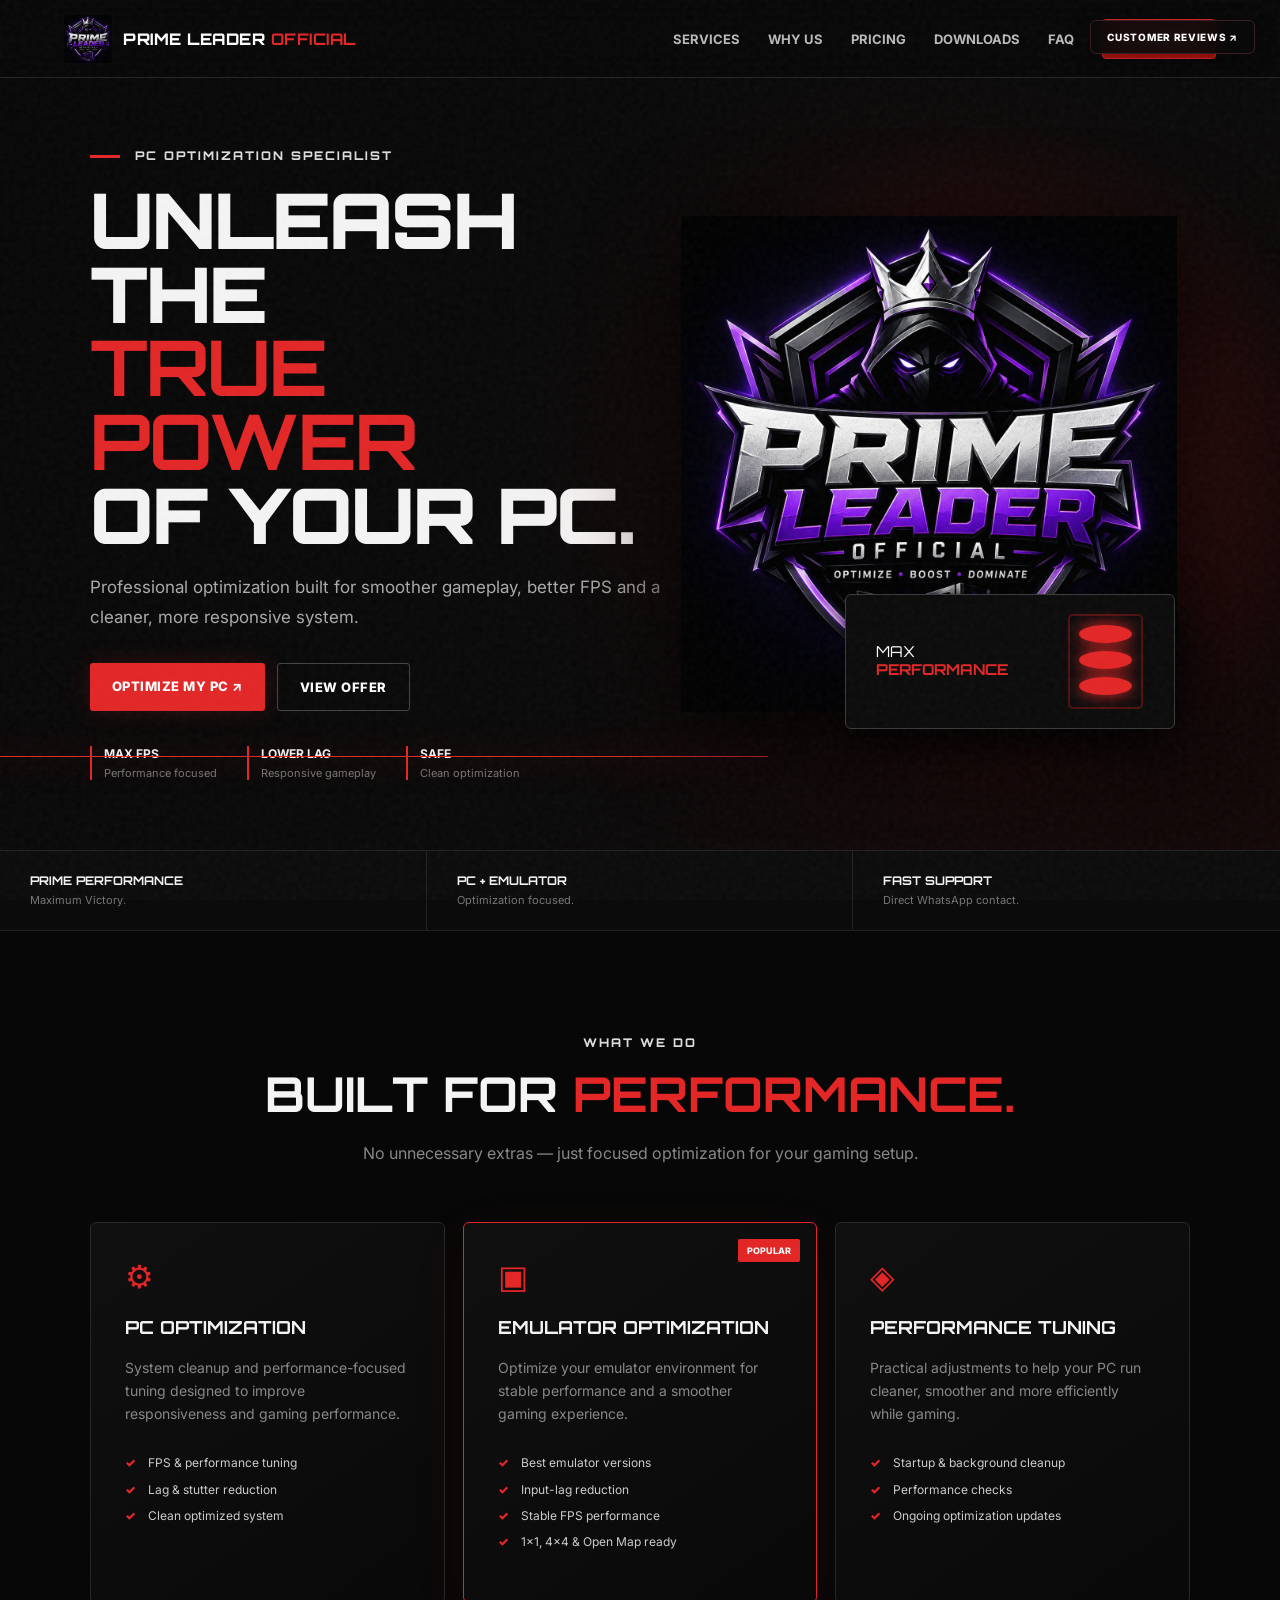
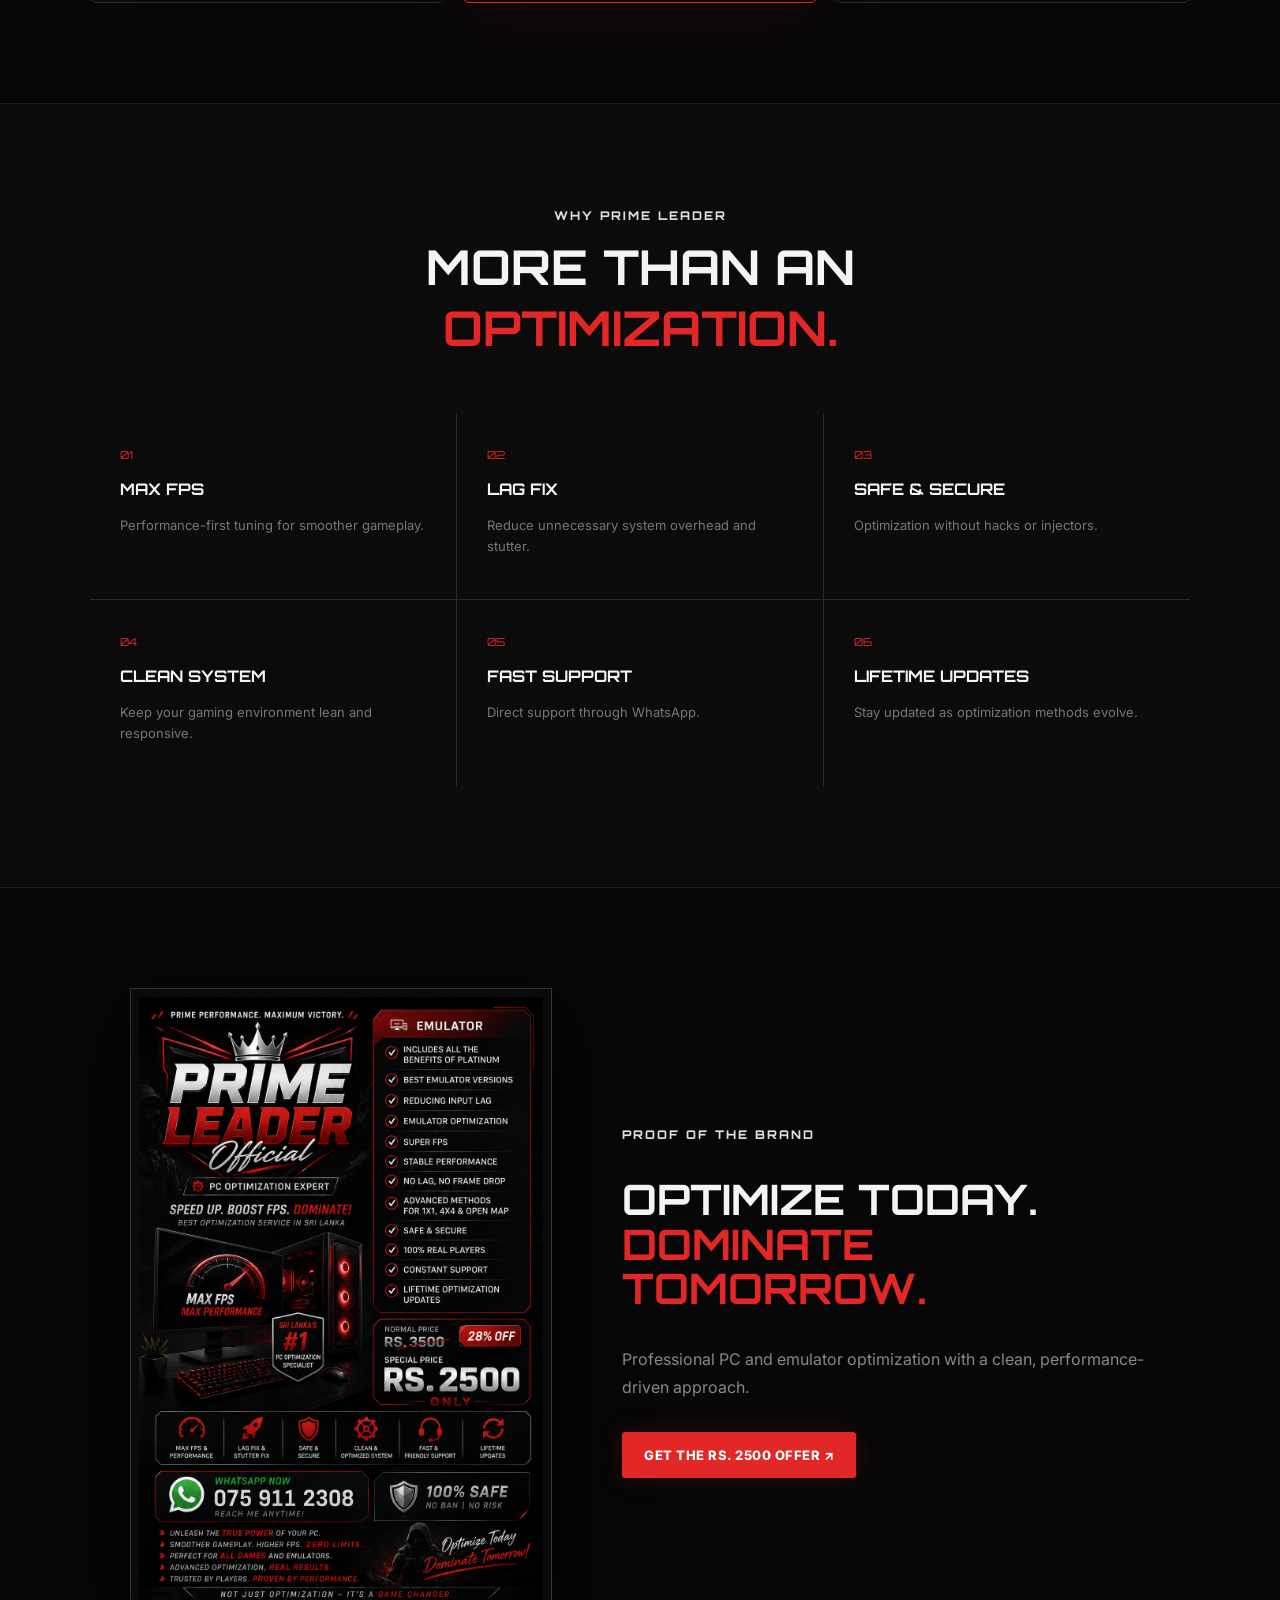
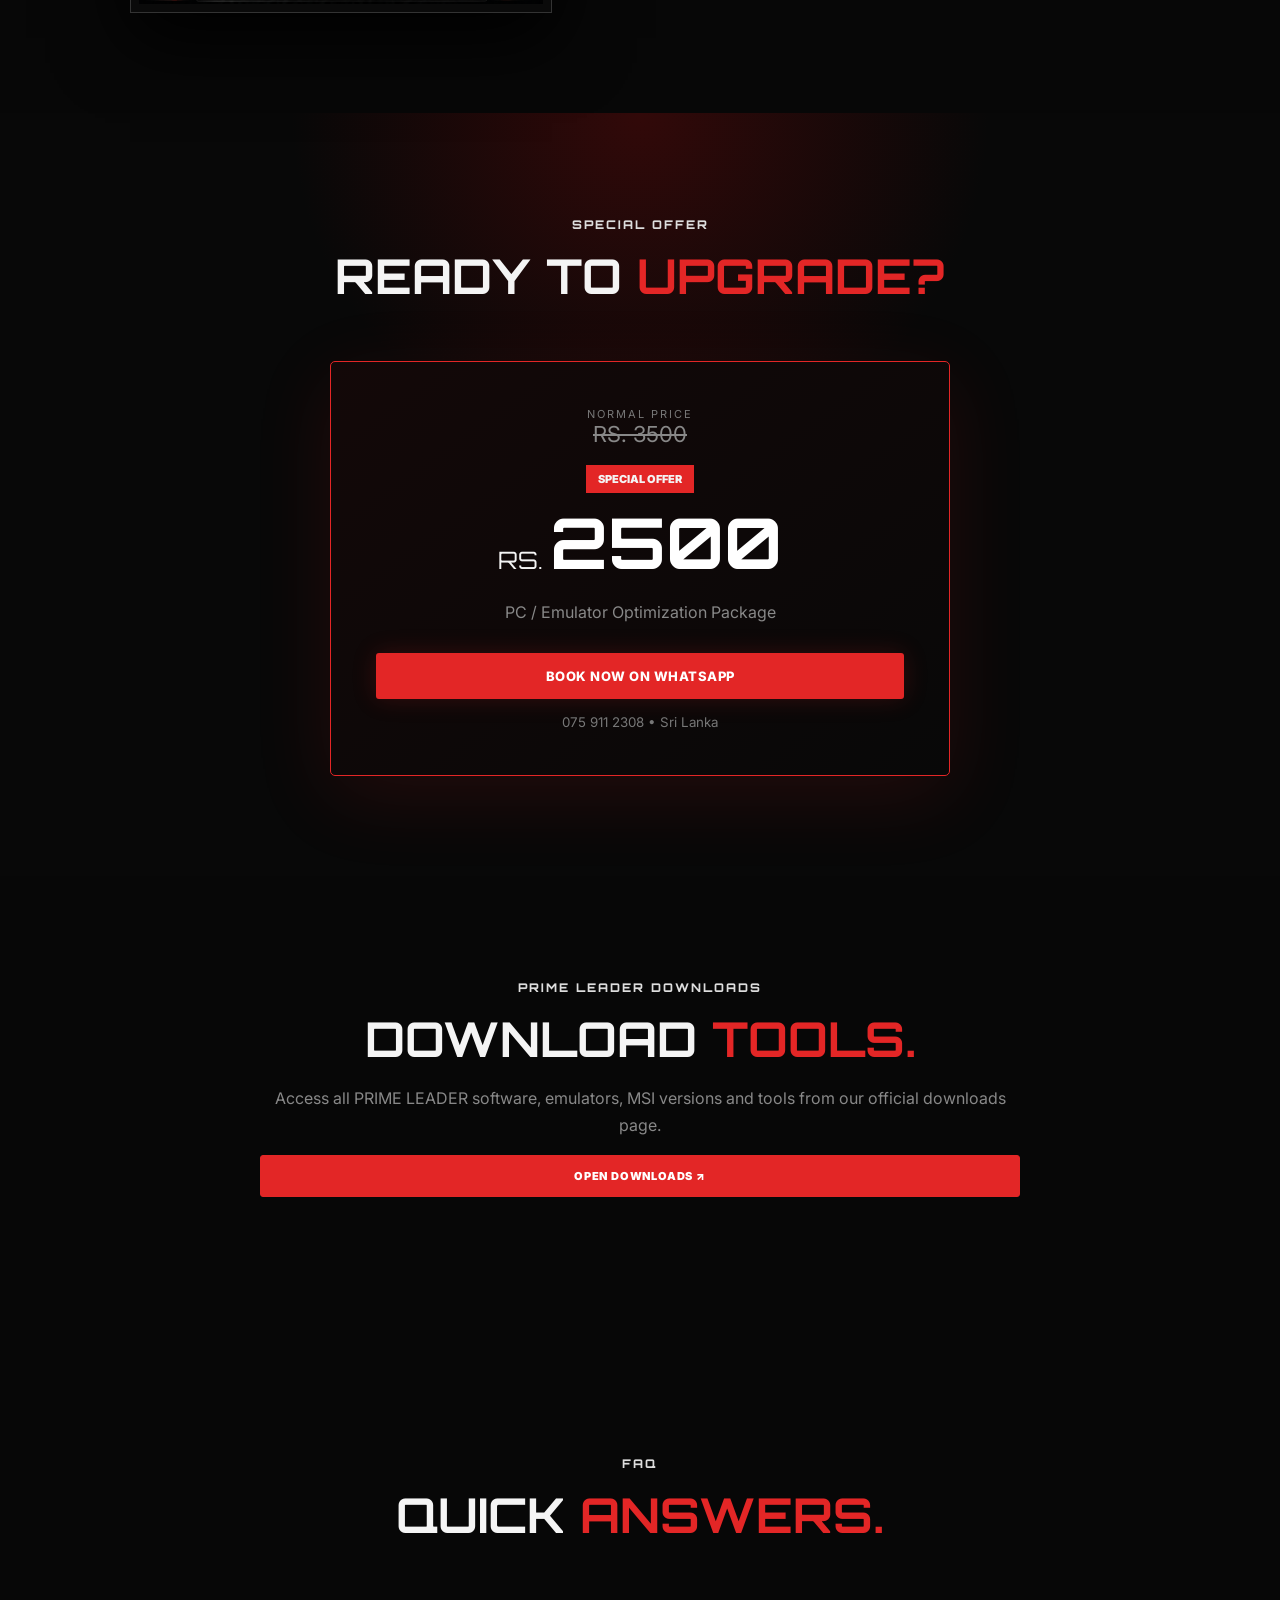
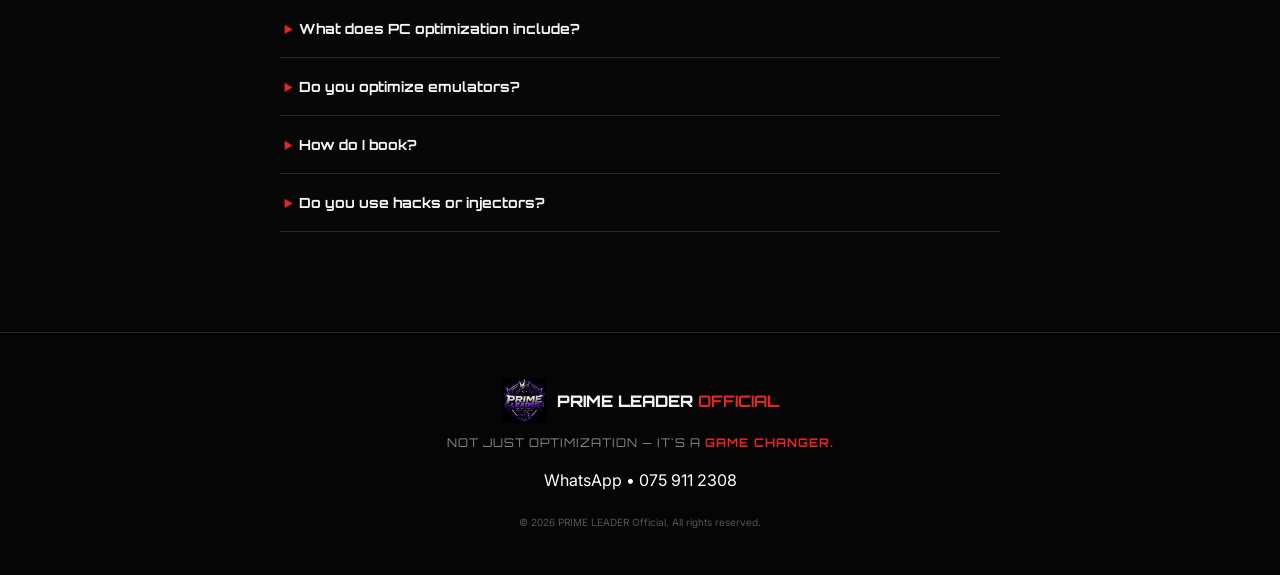
==== commit 5b5aa83a: "Update index.html" ====
--- a/index.html
+++ b/index.html
@@ -8,63 +8,214 @@
 
   <link rel="preconnect" href="https://fonts.googleapis.com">
   <link rel="preconnect" href="https://fonts.gstatic.com" crossorigin>
-  <link href="https://fonts.googleapis.com/css2?family=Orbitron:wght@500;600;700;800;900&family=Inter:wght@400;500;600;700;800&display=swap" rel="stylesheet">
+
+  <link
+    href="https://fonts.googleapis.com/css2?family=Orbitron:wght@500;600;700;800;900&family=Inter:wght@400;500;600;700;800&display=swap"
+    rel="stylesheet"
+  >
 
   <link rel="stylesheet" href="style.css">
+
+  <style>
+    /* ==========================================
+       CUSTOMER REVIEWS TOP BUTTON
+    ========================================== */
+
+    .reviews-top-btn{
+      position:fixed;
+
+      top:20px;
+      right:25px;
+
+      z-index:9999;
+
+      display:flex;
+      align-items:center;
+      justify-content:center;
+
+      padding:10px 16px;
+
+      background:rgba(10,10,10,.92);
+
+      border:1px solid #3a2020;
+
+      border-radius:6px;
+
+      color:#fff;
+
+      text-decoration:none;
+
+      font-family:Inter,Arial,sans-serif;
+
+      font-size:10px;
+      font-weight:800;
+
+      letter-spacing:.7px;
+
+      box-shadow:
+        0 5px 20px rgba(0,0,0,.35);
+
+      backdrop-filter:blur(8px);
+
+      transition:.2s ease;
+    }
+
+    .reviews-top-btn:hover{
+      background:#e60000;
+
+      border-color:#e60000;
+
+      color:#fff;
+
+      transform:translateY(-1px);
+
+      box-shadow:
+        0 8px 25px
+        rgba(230,0,0,.25);
+    }
+
+
+    /* ==========================================
+       MOBILE
+    ========================================== */
+
+    @media(max-width:650px){
+
+      .reviews-top-btn{
+        top:12px;
+        right:12px;
+
+        padding:8px 11px;
+
+        font-size:8px;
+
+        letter-spacing:.4px;
+      }
+
+    }
+  </style>
+
 </head>
 
 <body>
 
   <div class="noise"></div>
 
+
+  <!-- ==========================================
+       CUSTOMER REVIEWS BUTTON
+  ========================================== -->
+
+  <a
+    href="reviews.html"
+    class="reviews-top-btn"
+  >
+    CUSTOMER REVIEWS ↗
+  </a>
+
+
   <!-- NAVIGATION -->
+
   <header class="nav">
 
     <a class="brand" href="#home">
-      <img src="images/logo.png" alt="PRIME LEADER Official logo">
-      <span>PRIME LEADER <b>OFFICIAL</b></span>
+
+      <img
+        src="images/logo.png"
+        alt="PRIME LEADER Official logo"
+      >
+
+      <span>
+        PRIME LEADER <b>OFFICIAL</b>
+      </span>
+
     </a>
 
-    <button class="menu" aria-label="Open menu">☰</button>
+
+    <button
+      class="menu"
+      aria-label="Open menu"
+    >
+      ☰
+    </button>
+
 
     <nav>
-      <a href="#services">Services</a>
-      <a href="#features">Why Us</a>
-      <a href="#pricing">Pricing</a>
-      <a href="#downloads">Downloads</a>
-      <a href="#faq">FAQ</a>
+
+      <a href="#services">
+        Services
+      </a>
+
+      <a href="#features">
+        Why Us
+      </a>
+
+      <a href="#pricing">
+        Pricing
+      </a>
+
+      <a href="downloads.html">
+        Downloads
+      </a>
+
+      <a href="#faq">
+        FAQ
+      </a>
+
 
       <a
         class="nav-cta"
         href="https://wa.me/94759112308?text=Hi%20PRIME%20LEADER%20Official%2C%20I%20want%20PC%20Optimization."
         target="_blank"
-      >WhatsApp</a>
+      >
+        WhatsApp
+      </a>
+
     </nav>
 
   </header>
 
 
+
   <main id="home">
 
-    <!-- HERO -->
+
+    <!-- ==========================================
+         HERO
+    ========================================== -->
+
     <section class="hero">
 
       <div class="hero-copy">
 
         <div class="eyebrow">
-          <span></span> PC OPTIMIZATION SPECIALIST
-        </div>
+
+          <span></span>
+          PC OPTIMIZATION SPECIALIST
+
+        </div>
+
 
         <h1>
+
           UNLEASH THE<br>
-          <strong>TRUE POWER</strong><br>
+
+          <strong>
+            TRUE POWER
+          </strong><br>
+
           OF YOUR PC.
+
         </h1>
 
+
         <p>
+
           Professional optimization built for smoother gameplay,
           better FPS and a cleaner, more responsive system.
+
         </p>
+
 
         <div class="hero-actions">
 
@@ -76,27 +227,55 @@
             OPTIMIZE MY PC ↗
           </a>
 
-          <a class="btn ghost" href="#pricing">
+
+          <a
+            class="btn ghost"
+            href="#pricing"
+          >
             VIEW OFFER
           </a>
 
         </div>
 
+
         <div class="mini-stats">
 
           <div>
-            <b>MAX FPS</b>
-            <span>Performance focused</span>
+
+            <b>
+              MAX FPS
+            </b>
+
+            <span>
+              Performance focused
+            </span>
+
           </div>
 
+
           <div>
-            <b>LOWER LAG</b>
-            <span>Responsive gameplay</span>
+
+            <b>
+              LOWER LAG
+            </b>
+
+            <span>
+              Responsive gameplay
+            </span>
+
           </div>
 
+
           <div>
-            <b>SAFE</b>
-            <span>Clean optimization</span>
+
+            <b>
+              SAFE
+            </b>
+
+            <span>
+              Clean optimization
+            </span>
+
           </div>
 
         </div>
@@ -104,9 +283,11 @@
       </div>
 
 
+
       <div class="hero-art">
 
         <div class="glow"></div>
+
 
         <img
           src="images/logo.png"
@@ -114,17 +295,26 @@
           class="hero-logo"
         >
 
+
         <div class="pc-card">
 
           <div class="speed">
+
             MAX<br>
-            <b>PERFORMANCE</b>
+
+            <b>
+              PERFORMANCE
+            </b>
+
           </div>
 
+
           <div class="pc-tower">
+
             <i></i>
             <i></i>
             <i></i>
+
           </div>
 
         </div>
@@ -134,29 +324,63 @@
     </section>
 
 
-    <!-- TRUST STRIP -->
+
+    <!-- ==========================================
+         TRUST STRIP
+    ========================================== -->
+
     <section class="trust-strip">
 
       <div>
-        <b>PRIME PERFORMANCE</b>
-        <span>Maximum Victory.</span>
-      </div>
+
+        <b>
+          PRIME PERFORMANCE
+        </b>
+
+        <span>
+          Maximum Victory.
+        </span>
+
+      </div>
+
 
       <div>
-        <b>PC + EMULATOR</b>
-        <span>Optimization focused.</span>
-      </div>
+
+        <b>
+          PC + EMULATOR
+        </b>
+
+        <span>
+          Optimization focused.
+        </span>
+
+      </div>
+
 
       <div>
-        <b>FAST SUPPORT</b>
-        <span>Direct WhatsApp contact.</span>
+
+        <b>
+          FAST SUPPORT
+        </b>
+
+        <span>
+          Direct WhatsApp contact.
+        </span>
+
       </div>
 
     </section>
 
 
-    <!-- SERVICES -->
-    <section id="services" class="section">
+
+    <!-- ==========================================
+         SERVICES
+    ========================================== -->
+
+    <section
+      id="services"
+      class="section"
+    >
 
       <div class="section-head">
 
@@ -164,38 +388,69 @@
           WHAT WE DO
         </span>
 
+
         <h2>
-          BUILT FOR <strong>PERFORMANCE.</strong>
+
+          BUILT FOR
+          <strong>
+            PERFORMANCE.
+          </strong>
+
         </h2>
 
+
         <p>
+
           No unnecessary extras — just focused optimization
           for your gaming setup.
+
         </p>
 
       </div>
 
 
+
       <div class="cards">
 
+
         <article class="card">
 
-          <div class="icon">⚙</div>
-
-          <h3>PC OPTIMIZATION</h3>
+          <div class="icon">
+            ⚙
+          </div>
+
+
+          <h3>
+            PC OPTIMIZATION
+          </h3>
+
 
           <p>
+
             System cleanup and performance-focused tuning
             designed to improve responsiveness and gaming performance.
+
           </p>
 
+
           <ul>
-            <li>FPS & performance tuning</li>
-            <li>Lag & stutter reduction</li>
-            <li>Clean optimized system</li>
+
+            <li>
+              FPS & performance tuning
+            </li>
+
+            <li>
+              Lag & stutter reduction
+            </li>
+
+            <li>
+              Clean optimized system
+            </li>
+
           </ul>
 
         </article>
+
 
 
         <article class="card featured">
@@ -204,40 +459,83 @@
             POPULAR
           </div>
 
-          <div class="icon">▣</div>
-
-          <h3>EMULATOR OPTIMIZATION</h3>
+
+          <div class="icon">
+            ▣
+          </div>
+
+
+          <h3>
+            EMULATOR OPTIMIZATION
+          </h3>
+
 
           <p>
+
             Optimize your emulator environment for stable
             performance and a smoother gaming experience.
+
           </p>
 
+
           <ul>
-            <li>Best emulator versions</li>
-            <li>Input-lag reduction</li>
-            <li>Stable FPS performance</li>
-            <li>1x1, 4x4 & Open Map ready</li>
+
+            <li>
+              Best emulator versions
+            </li>
+
+            <li>
+              Input-lag reduction
+            </li>
+
+            <li>
+              Stable FPS performance
+            </li>
+
+            <li>
+              1x1, 4x4 & Open Map ready
+            </li>
+
           </ul>
 
         </article>
 
 
+
         <article class="card">
 
-          <div class="icon">◈</div>
-
-          <h3>PERFORMANCE TUNING</h3>
+          <div class="icon">
+            ◈
+          </div>
+
+
+          <h3>
+            PERFORMANCE TUNING
+          </h3>
+
 
           <p>
+
             Practical adjustments to help your PC run cleaner,
             smoother and more efficiently while gaming.
+
           </p>
 
+
           <ul>
-            <li>Startup & background cleanup</li>
-            <li>Performance checks</li>
-            <li>Ongoing optimization updates</li>
+
+            <li>
+              Startup & background cleanup
+            </li>
+
+            <li>
+              Performance checks
+            </li>
+
+            <li>
+              Ongoing optimization updates
+            </li>
+
           </ul>
 
         </article>
@@ -247,8 +545,15 @@
     </section>
 
 
-    <!-- WHY US -->
-    <section id="features" class="section dark-panel">
+
+    <!-- ==========================================
+         WHY US
+    ========================================== -->
+
+    <section
+      id="features"
+      class="section dark-panel"
+    >
 
       <div class="section-head">
 
@@ -256,61 +561,122 @@
           WHY PRIME LEADER
         </span>
 
+
         <h2>
-          MORE THAN AN <strong>OPTIMIZATION.</strong>
+
+          MORE THAN AN
+          <strong>
+            OPTIMIZATION.
+          </strong>
+
         </h2>
 
       </div>
 
 
+
       <div class="feature-grid">
 
+
         <div>
-          <span>01</span>
-          <h3>MAX FPS</h3>
+
+          <span>
+            01
+          </span>
+
+          <h3>
+            MAX FPS
+          </h3>
+
           <p>
             Performance-first tuning for smoother gameplay.
           </p>
-        </div>
+
+        </div>
+
 
         <div>
-          <span>02</span>
-          <h3>LAG FIX</h3>
+
+          <span>
+            02
+          </span>
+
+          <h3>
+            LAG FIX
+          </h3>
+
           <p>
             Reduce unnecessary system overhead and stutter.
           </p>
-        </div>
+
+        </div>
+
 
         <div>
-          <span>03</span>
-          <h3>SAFE & SECURE</h3>
+
+          <span>
+            03
+          </span>
+
+          <h3>
+            SAFE & SECURE
+          </h3>
+
           <p>
             Optimization without hacks or injectors.
           </p>
-        </div>
+
+        </div>
+
 
         <div>
-          <span>04</span>
-          <h3>CLEAN SYSTEM</h3>
+
+          <span>
+            04
+          </span>
+
+          <h3>
+            CLEAN SYSTEM
+          </h3>
+
           <p>
             Keep your gaming environment lean and responsive.
           </p>
-        </div>
+
+        </div>
+
 
         <div>
-          <span>05</span>
-          <h3>FAST SUPPORT</h3>
+
+          <span>
+            05
+          </span>
+
+          <h3>
+            FAST SUPPORT
+          </h3>
+
           <p>
             Direct support through WhatsApp.
           </p>
-        </div>
+
+        </div>
+
 
         <div>
-          <span>06</span>
-          <h3>LIFETIME UPDATES</h3>
+
+          <span>
+            06
+          </span>
+
+          <h3>
+            LIFETIME UPDATES
+          </h3>
+
           <p>
             Stay updated as optimization methods evolve.
           </p>
+
         </div>
 
       </div>
@@ -318,8 +684,13 @@
     </section>
 
 
-    <!-- POSTER -->
+
+    <!-- ==========================================
+         POSTER
+    ========================================== -->
+
     <section class="poster-section">
+
 
       <div class="poster-wrap">
 
@@ -337,15 +708,25 @@
           PROOF OF THE BRAND
         </span>
 
+
         <h2>
+
           OPTIMIZE TODAY.<br>
-          <strong>DOMINATE TOMORROW.</strong>
+
+          <strong>
+            DOMINATE TOMORROW.
+          </strong>
+
         </h2>
 
+
         <p>
+
           Professional PC and emulator optimization
           with a clean, performance-driven approach.
+
         </p>
+
 
         <a
           class="btn primary"
@@ -360,8 +741,15 @@
     </section>
 
 
-    <!-- PRICING -->
-    <section id="pricing" class="section pricing-section">
+
+    <!-- ==========================================
+         PRICING
+    ========================================== -->
+
+    <section
+      id="pricing"
+      class="section pricing-section"
+    >
 
       <div class="section-head">
 
@@ -369,36 +757,55 @@
           SPECIAL OFFER
         </span>
 
+
         <h2>
-          READY TO <strong>UPGRADE?</strong>
+
+          READY TO
+          <strong>
+            UPGRADE?
+          </strong>
+
         </h2>
 
       </div>
 
 
+
       <div class="price-card">
 
         <div>
+
           <span class="small">
             NORMAL PRICE
           </span>
 
+
           <del>
             RS. 3500
           </del>
-        </div>
+
+        </div>
+
 
         <div class="discount">
           SPECIAL OFFER
         </div>
 
+
         <div class="price">
-          RS. <b>2500</b>
-        </div>
+
+          RS.
+          <b>
+            2500
+          </b>
+
+        </div>
+
 
         <p>
           PC / Emulator Optimization Package
         </p>
+
 
         <a
           class="btn primary wide"
@@ -408,6 +815,7 @@
           BOOK NOW ON WHATSAPP
         </a>
 
+
         <small>
           075 911 2308 • Sri Lanka
         </small>
@@ -417,27 +825,59 @@
     </section>
 
 
-    <!-- DOWNLOADS PAGE BUTTON -->
-<section class="section">
-    <div class="section-head">
-        <span class="eyebrow">PRIME LEADER DOWNLOADS</span>
+
+    <!-- ==========================================
+         DOWNLOADS PAGE
+    ========================================== -->
+
+    <section class="section">
+
+      <div class="section-head">
+
+        <span class="eyebrow">
+          PRIME LEADER DOWNLOADS
+        </span>
+
 
         <h2>
-            DOWNLOAD <strong>TOOLS.</strong>
+
+          DOWNLOAD
+          <strong>
+            TOOLS.
+          </strong>
+
         </h2>
 
+
         <p>
-            Access all PRIME LEADER software, emulators,
-            MSI versions and tools from our official downloads page.
+
+          Access all PRIME LEADER software, emulators,
+          MSI versions and tools from our official downloads page.
+
         </p>
 
-        <a href="downloads.html" class="download-btn">
-            OPEN DOWNLOADS ↗
+
+        <a
+          href="downloads.html"
+          class="download-btn"
+        >
+          OPEN DOWNLOADS ↗
         </a>
-    </div>
-</section>
-    <!-- FAQ -->
-    <section id="faq" class="section faq">
+
+      </div>
+
+    </section>
+
+
+
+    <!-- ==========================================
+         FAQ
+    ========================================== -->
+
+    <section
+      id="faq"
+      class="section faq"
+    >
 
       <div class="section-head">
 
@@ -445,11 +885,18 @@
           FAQ
         </span>
 
+
         <h2>
-          QUICK <strong>ANSWERS.</strong>
+
+          QUICK
+          <strong>
+            ANSWERS.
+          </strong>
+
         </h2>
 
       </div>
+
 
 
       <details>
@@ -458,12 +905,16 @@
           What does PC optimization include?
         </summary>
 
+
         <p>
+
           Performance-focused system tuning, cleanup and
           gaming-related optimization based on your setup.
+
         </p>
 
       </details>
+
 
 
       <details>
@@ -472,12 +923,16 @@
           Do you optimize emulators?
         </summary>
 
+
         <p>
+
           Yes. Emulator optimization is available with
           performance, input-lag and stability focused tuning.
+
         </p>
 
       </details>
+
 
 
       <details>
@@ -486,12 +941,16 @@
           How do I book?
         </summary>
 
+
         <p>
+
           Tap any WhatsApp button on this website and send
           your request to 075 911 2308.
+
         </p>
 
       </details>
+
 
 
       <details>
@@ -500,9 +959,12 @@
           Do you use hacks or injectors?
         </summary>
 
+
         <p>
+
           No. The service is positioned around system and
           emulator optimization, not hacks or injectors.
+
         </p>
 
       </details>
@@ -512,9 +974,13 @@
   </main>
 
 
-  <!-- FOOTER -->
+
+  <!-- ==========================================
+       FOOTER
+  ========================================== -->
 
   <footer>
+
 
     <div class="footer-brand">
 
@@ -523,16 +989,28 @@
         alt=""
       >
 
+
       <span>
-        PRIME LEADER <b>OFFICIAL</b>
+
+        PRIME LEADER
+        <b>
+          OFFICIAL
+        </b>
+
       </span>
 
     </div>
 
+
     <p>
+
       NOT JUST OPTIMIZATION — IT'S A
-      <strong>GAME CHANGER.</strong>
+      <strong>
+        GAME CHANGER.
+      </strong>
+
     </p>
+
 
     <a
       href="https://wa.me/94759112308"
@@ -541,19 +1019,29 @@
       WhatsApp • 075 911 2308
     </a>
 
+
     <small>
-      © 2026 PRIME LEADER Official. All rights reserved.
+
+      © 2026 PRIME LEADER Official.
+      All rights reserved.
+
     </small>
 
   </footer>
 
 
-  <!-- EXISTING JAVASCRIPT -->
+
+  <!-- ==========================================
+       EXISTING JAVASCRIPT
+  ========================================== -->
 
   <script src="script.js"></script>
 
 
-  <!-- DOWNLOAD TAB JAVASCRIPT -->
+
+  <!-- ==========================================
+       DOWNLOAD TAB JAVASCRIPT
+  ========================================== -->
 
   <script>
 
@@ -588,5 +1076,6 @@
 
   </script>
 
+
 </body>
 </html>
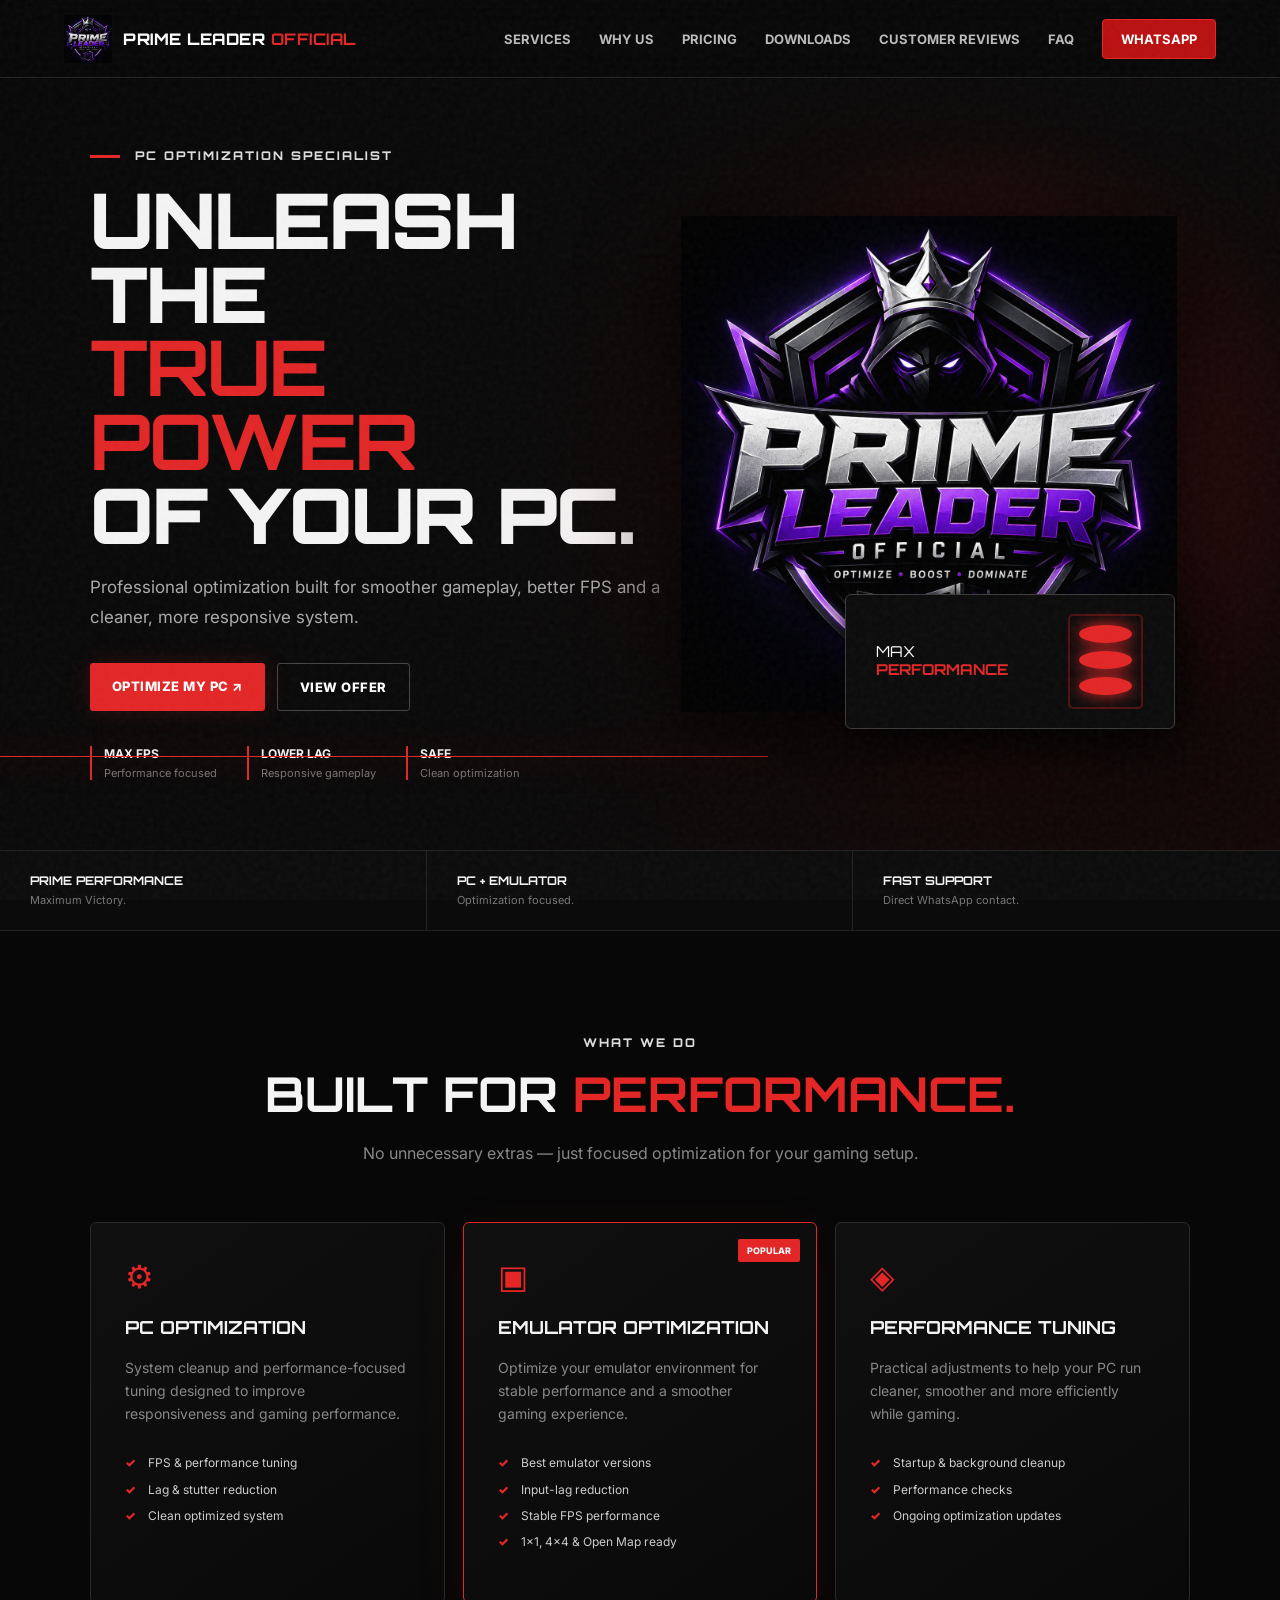
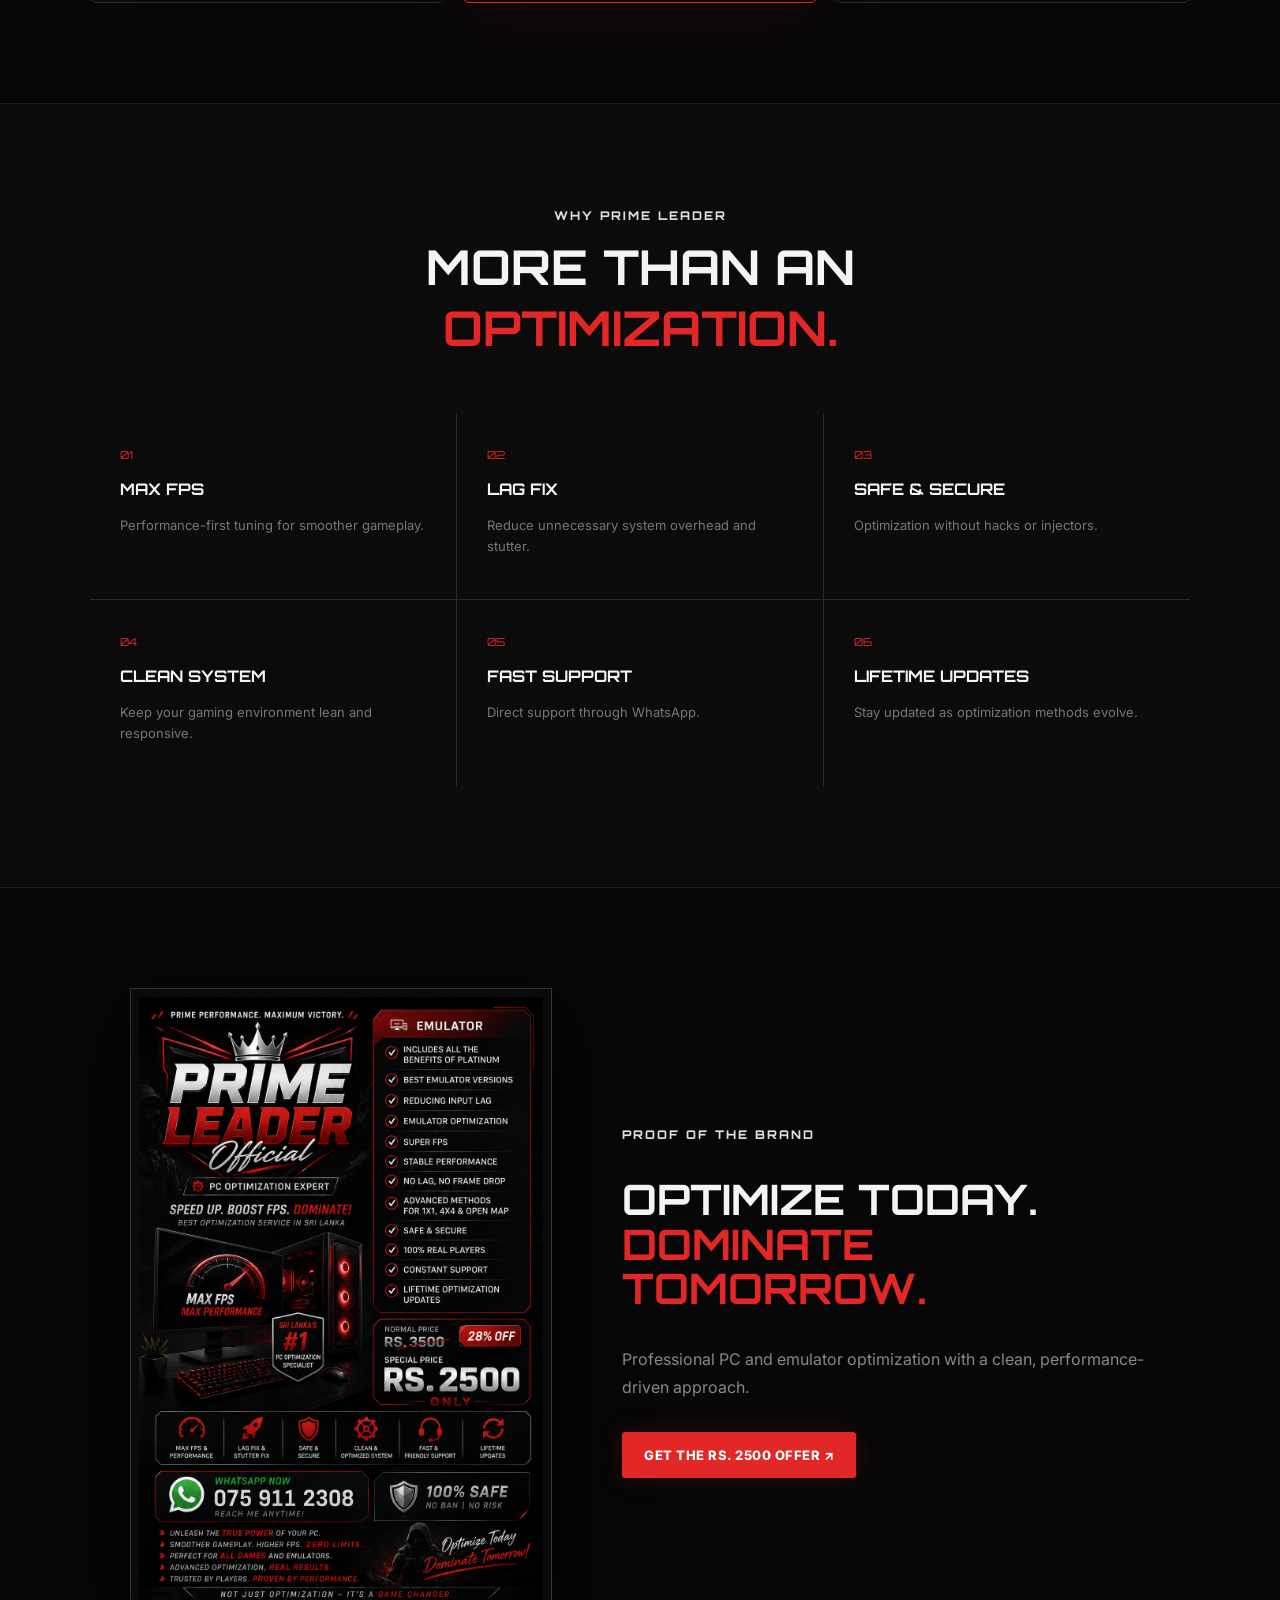
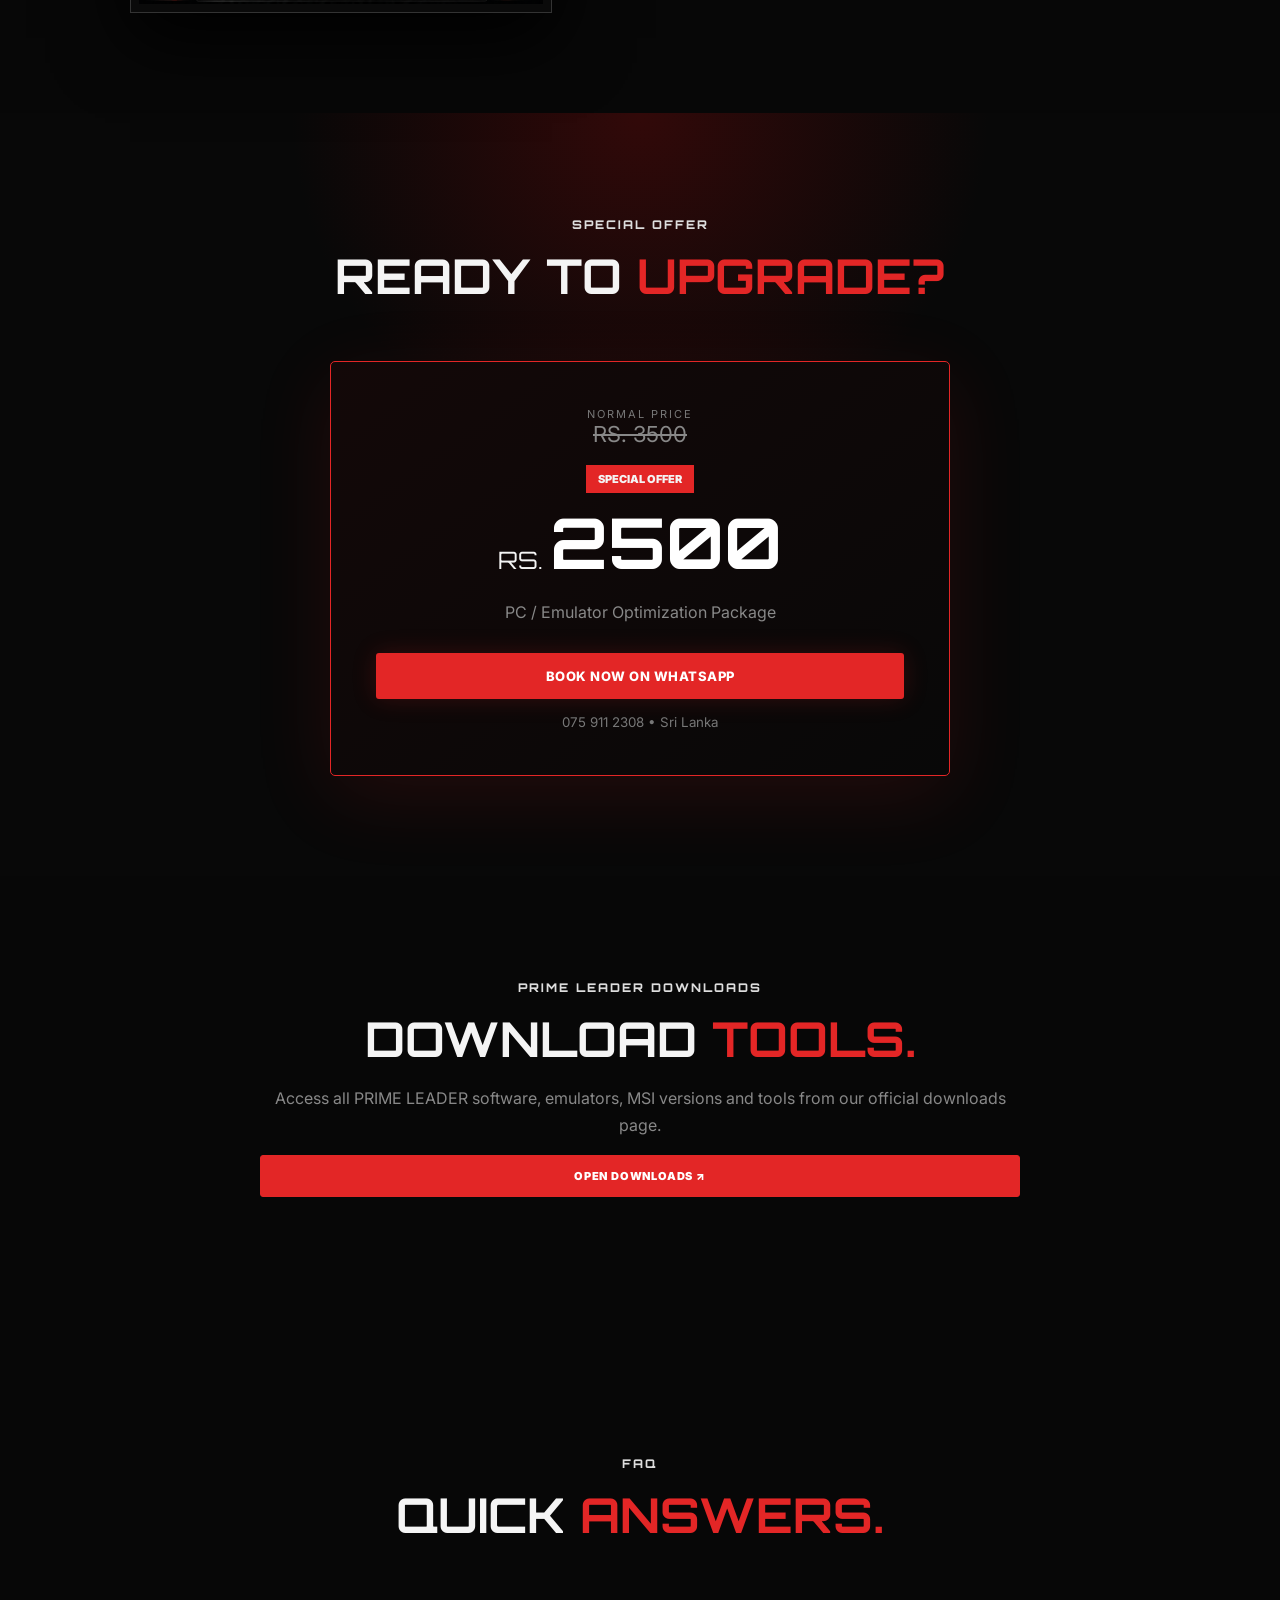
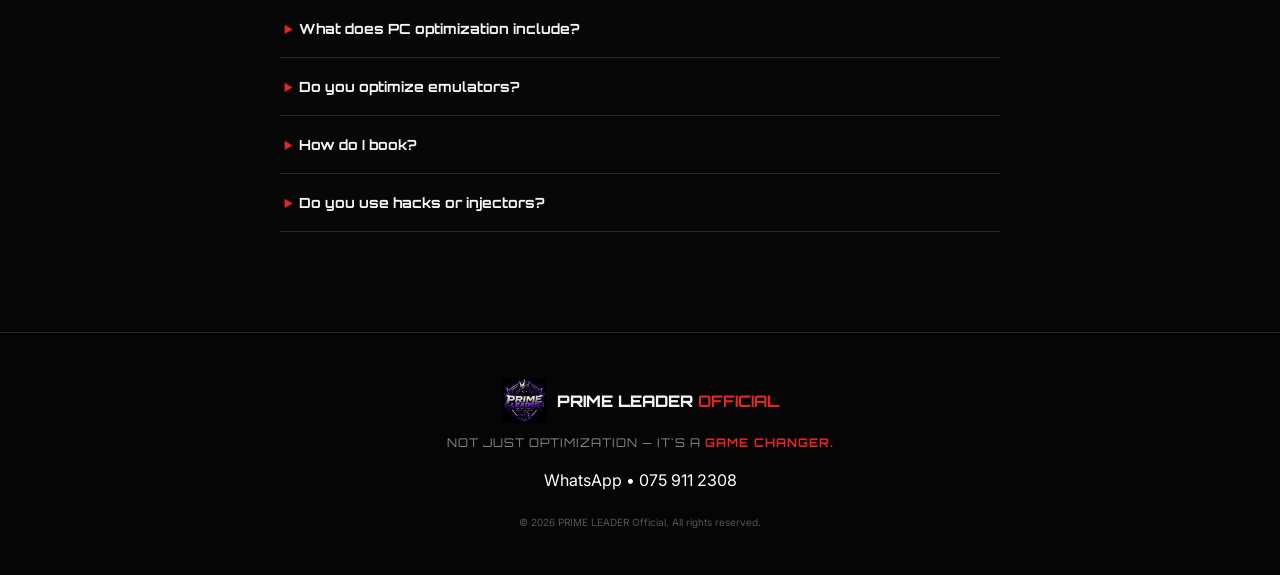
==== commit 455c8178: "Update index.html" ====
--- a/index.html
+++ b/index.html
@@ -1,124 +1,68 @@
 <!DOCTYPE html>
 <html lang="en">
 <head>
+
   <meta charset="UTF-8">
-  <meta name="viewport" content="width=device-width, initial-scale=1.0">
-  <meta name="description" content="PRIME LEADER Official — Professional PC & Emulator Optimization in Sri Lanka.">
-  <title>PRIME LEADER Official | PC Optimization</title>
-
-  <link rel="preconnect" href="https://fonts.googleapis.com">
-  <link rel="preconnect" href="https://fonts.gstatic.com" crossorigin>
+
+  <meta
+    name="viewport"
+    content="width=device-width, initial-scale=1.0"
+  >
+
+  <meta
+    name="description"
+    content="PRIME LEADER Official — Professional PC & Emulator Optimization in Sri Lanka."
+  >
+
+  <title>
+    PRIME LEADER Official | PC Optimization
+  </title>
+
+
+  <link
+    rel="preconnect"
+    href="https://fonts.googleapis.com"
+  >
+
+  <link
+    rel="preconnect"
+    href="https://fonts.gstatic.com"
+    crossorigin
+  >
+
 
   <link
     href="https://fonts.googleapis.com/css2?family=Orbitron:wght@500;600;700;800;900&family=Inter:wght@400;500;600;700;800&display=swap"
     rel="stylesheet"
   >
 
-  <link rel="stylesheet" href="style.css">
-
-  <style>
-    /* ==========================================
-       CUSTOMER REVIEWS TOP BUTTON
-    ========================================== */
-
-    .reviews-top-btn{
-      position:fixed;
-
-      top:20px;
-      right:25px;
-
-      z-index:9999;
-
-      display:flex;
-      align-items:center;
-      justify-content:center;
-
-      padding:10px 16px;
-
-      background:rgba(10,10,10,.92);
-
-      border:1px solid #3a2020;
-
-      border-radius:6px;
-
-      color:#fff;
-
-      text-decoration:none;
-
-      font-family:Inter,Arial,sans-serif;
-
-      font-size:10px;
-      font-weight:800;
-
-      letter-spacing:.7px;
-
-      box-shadow:
-        0 5px 20px rgba(0,0,0,.35);
-
-      backdrop-filter:blur(8px);
-
-      transition:.2s ease;
-    }
-
-    .reviews-top-btn:hover{
-      background:#e60000;
-
-      border-color:#e60000;
-
-      color:#fff;
-
-      transform:translateY(-1px);
-
-      box-shadow:
-        0 8px 25px
-        rgba(230,0,0,.25);
-    }
-
-
-    /* ==========================================
-       MOBILE
-    ========================================== */
-
-    @media(max-width:650px){
-
-      .reviews-top-btn{
-        top:12px;
-        right:12px;
-
-        padding:8px 11px;
-
-        font-size:8px;
-
-        letter-spacing:.4px;
-      }
-
-    }
-  </style>
+
+  <link
+    rel="stylesheet"
+    href="style.css"
+  >
 
 </head>
 
+
 <body>
 
+
   <div class="noise"></div>
 
 
+
   <!-- ==========================================
-       CUSTOMER REVIEWS BUTTON
+       NAVIGATION
   ========================================== -->
 
-  <a
-    href="reviews.html"
-    class="reviews-top-btn"
-  >
-    CUSTOMER REVIEWS ↗
-  </a>
-
-
-  <!-- NAVIGATION -->
-
   <header class="nav">
 
-    <a class="brand" href="#home">
+
+    <a
+      class="brand"
+      href="#home"
+    >
 
       <img
         src="images/logo.png"
@@ -130,6 +74,7 @@
       </span>
 
     </a>
+
 
 
     <button
@@ -140,23 +85,35 @@
     </button>
 
 
+
     <nav>
 
       <a href="#services">
         Services
       </a>
 
+
       <a href="#features">
         Why Us
       </a>
 
+
       <a href="#pricing">
         Pricing
       </a>
 
+
       <a href="downloads.html">
         Downloads
       </a>
+
+
+      <!-- CUSTOMER REVIEWS -->
+
+      <a href="reviews.html">
+        Customer Reviews
+      </a>
+
 
       <a href="#faq">
         FAQ
@@ -180,20 +137,25 @@
   <main id="home">
 
 
+
     <!-- ==========================================
          HERO
     ========================================== -->
 
     <section class="hero">
 
+
       <div class="hero-copy">
 
+
         <div class="eyebrow">
 
           <span></span>
+
           PC OPTIMIZATION SPECIALIST
 
         </div>
+
 
 
         <h1>
@@ -209,6 +171,7 @@
         </h1>
 
 
+
         <p>
 
           Professional optimization built for smoother gameplay,
@@ -217,28 +180,38 @@
         </p>
 
 
+
         <div class="hero-actions">
+
 
           <a
             class="btn primary"
             href="https://wa.me/94759112308?text=Hi%20PRIME%20LEADER%20Official%2C%20I%20want%20PC%20Optimization."
             target="_blank"
           >
+
             OPTIMIZE MY PC ↗
+
           </a>
+
 
 
           <a
             class="btn ghost"
             href="#pricing"
           >
+
             VIEW OFFER
+
           </a>
 
-        </div>
+
+        </div>
+
 
 
         <div class="mini-stats">
+
 
           <div>
 
@@ -253,6 +226,7 @@
           </div>
 
 
+
           <div>
 
             <b>
@@ -266,6 +240,7 @@
           </div>
 
 
+
           <div>
 
             <b>
@@ -278,13 +253,16 @@
 
           </div>
 
-        </div>
+
+        </div>
+
 
       </div>
 
 
 
       <div class="hero-art">
+
 
         <div class="glow"></div>
 
@@ -298,6 +276,7 @@
 
         <div class="pc-card">
 
+
           <div class="speed">
 
             MAX<br>
@@ -317,9 +296,12 @@
 
           </div>
 
-        </div>
-
-      </div>
+
+        </div>
+
+
+      </div>
+
 
     </section>
 
@@ -331,6 +313,7 @@
 
     <section class="trust-strip">
 
+
       <div>
 
         <b>
@@ -344,6 +327,7 @@
       </div>
 
 
+
       <div>
 
         <b>
@@ -357,6 +341,7 @@
       </div>
 
 
+
       <div>
 
         <b>
@@ -368,6 +353,7 @@
         </span>
 
       </div>
+
 
     </section>
 
@@ -382,10 +368,14 @@
       class="section"
     >
 
+
       <div class="section-head">
 
+
         <span class="eyebrow">
+
           WHAT WE DO
+
         </span>
 
 
@@ -406,6 +396,7 @@
 
         </p>
 
+
       </div>
 
 
@@ -414,6 +405,7 @@
 
 
         <article class="card">
+
 
           <div class="icon">
             ⚙
@@ -449,11 +441,13 @@
 
           </ul>
 
+
         </article>
 
 
 
         <article class="card featured">
+
 
           <div class="tag">
             POPULAR
@@ -498,11 +492,13 @@
 
           </ul>
 
+
         </article>
 
 
 
         <article class="card">
+
 
           <div class="icon">
             ◈
@@ -538,9 +534,12 @@
 
           </ul>
 
+
         </article>
 
-      </div>
+
+      </div>
+
 
     </section>
 
@@ -555,10 +554,14 @@
       class="section dark-panel"
     >
 
+
       <div class="section-head">
 
+
         <span class="eyebrow">
+
           WHY PRIME LEADER
+
         </span>
 
 
@@ -571,6 +574,7 @@
 
         </h2>
 
+
       </div>
 
 
@@ -595,6 +599,7 @@
         </div>
 
 
+
         <div>
 
           <span>
@@ -612,6 +617,7 @@
         </div>
 
 
+
         <div>
 
           <span>
@@ -629,6 +635,7 @@
         </div>
 
 
+
         <div>
 
           <span>
@@ -646,6 +653,7 @@
         </div>
 
 
+
         <div>
 
           <span>
@@ -663,6 +671,7 @@
         </div>
 
 
+
         <div>
 
           <span>
@@ -679,7 +688,9 @@
 
         </div>
 
-      </div>
+
+      </div>
+
 
     </section>
 
@@ -693,19 +704,25 @@
 
 
       <div class="poster-wrap">
+
 
         <img
           src="images/poster.png"
           alt="PRIME LEADER Official PC Optimization promotional poster"
         >
 
-      </div>
+
+      </div>
+
 
 
       <div class="poster-copy">
 
+
         <span class="eyebrow">
+
           PROOF OF THE BRAND
+
         </span>
 
 
@@ -733,10 +750,14 @@
           href="https://wa.me/94759112308?text=Hi%20PRIME%20LEADER%20Official%2C%20I%20want%20the%20Rs.%202500%20optimization%20offer."
           target="_blank"
         >
+
           GET THE RS. 2500 OFFER ↗
+
         </a>
 
-      </div>
+
+      </div>
+
 
     </section>
 
@@ -751,10 +772,14 @@
       class="section pricing-section"
     >
 
+
       <div class="section-head">
 
+
         <span class="eyebrow">
+
           SPECIAL OFFER
+
         </span>
 
 
@@ -767,11 +792,13 @@
 
         </h2>
 
+
       </div>
 
 
 
       <div class="price-card">
+
 
         <div>
 
@@ -812,7 +839,9 @@
           href="https://wa.me/94759112308?text=Hi%20PRIME%20LEADER%20Official%2C%20I%20want%20to%20book%20the%20special%20optimization%20offer."
           target="_blank"
         >
+
           BOOK NOW ON WHATSAPP
+
         </a>
 
 
@@ -820,22 +849,28 @@
           075 911 2308 • Sri Lanka
         </small>
 
-      </div>
+
+      </div>
+
 
     </section>
 
 
 
     <!-- ==========================================
-         DOWNLOADS PAGE
+         DOWNLOADS
     ========================================== -->
 
     <section class="section">
 
+
       <div class="section-head">
 
+
         <span class="eyebrow">
+
           PRIME LEADER DOWNLOADS
+
         </span>
 
 
@@ -861,10 +896,14 @@
           href="downloads.html"
           class="download-btn"
         >
+
           OPEN DOWNLOADS ↗
+
         </a>
 
-      </div>
+
+      </div>
+
 
     </section>
 
@@ -879,10 +918,14 @@
       class="section faq"
     >
 
+
       <div class="section-head">
 
+
         <span class="eyebrow">
+
           FAQ
+
         </span>
 
 
@@ -895,14 +938,18 @@
 
         </h2>
 
+
       </div>
 
 
 
       <details>
 
+
         <summary>
+
           What does PC optimization include?
+
         </summary>
 
 
@@ -913,14 +960,18 @@
 
         </p>
 
+
       </details>
 
 
 
       <details>
 
+
         <summary>
+
           Do you optimize emulators?
+
         </summary>
 
 
@@ -931,14 +982,18 @@
 
         </p>
 
+
       </details>
 
 
 
       <details>
 
+
         <summary>
+
           How do I book?
+
         </summary>
 
 
@@ -949,14 +1004,18 @@
 
         </p>
 
+
       </details>
 
 
 
       <details>
 
+
         <summary>
+
           Do you use hacks or injectors?
+
         </summary>
 
 
@@ -967,9 +1026,12 @@
 
         </p>
 
+
       </details>
 
+
     </section>
+
 
   </main>
 
@@ -983,6 +1045,7 @@
 
 
     <div class="footer-brand">
+
 
       <img
         src="images/logo.png"
@@ -999,6 +1062,7 @@
 
       </span>
 
+
     </div>
 
 
@@ -1016,7 +1080,9 @@
       href="https://wa.me/94759112308"
       target="_blank"
     >
+
       WhatsApp • 075 911 2308
+
     </a>
 
 
@@ -1026,6 +1092,7 @@
       All rights reserved.
 
     </small>
+
 
   </footer>
 
